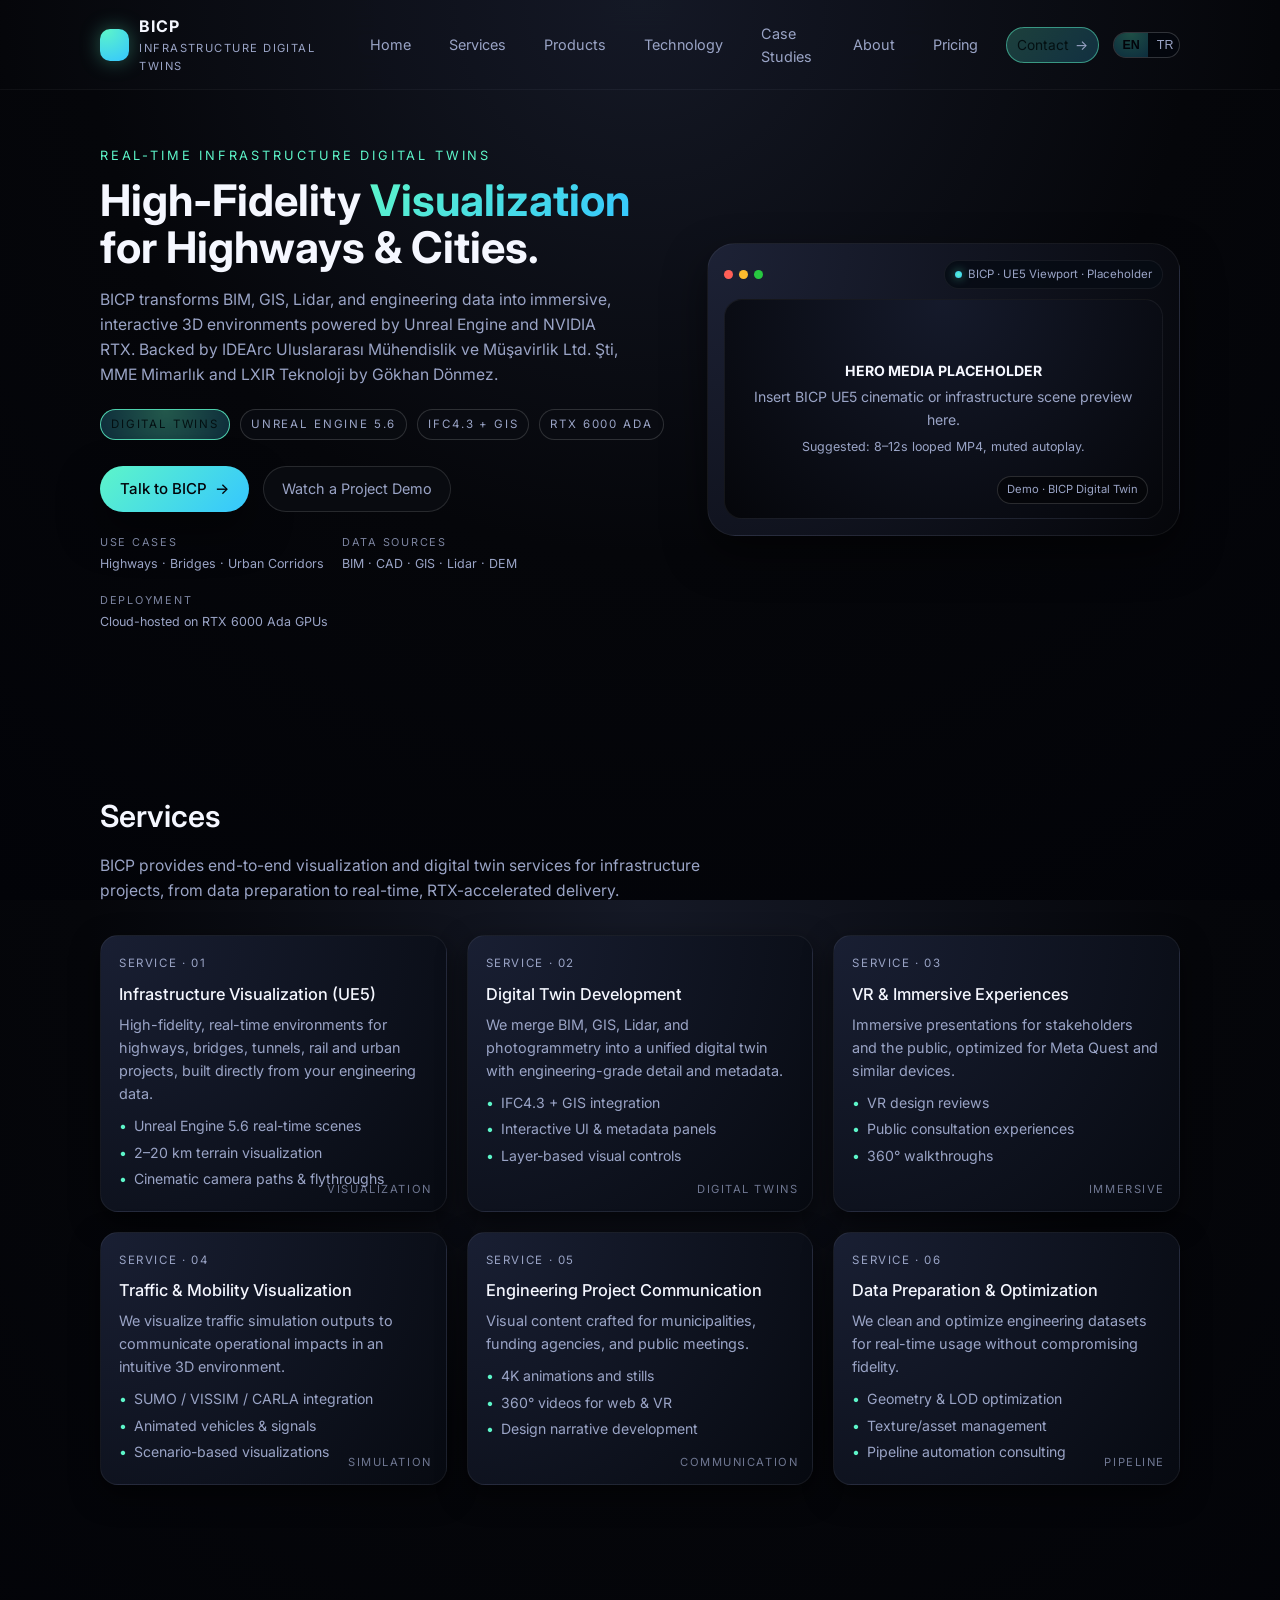
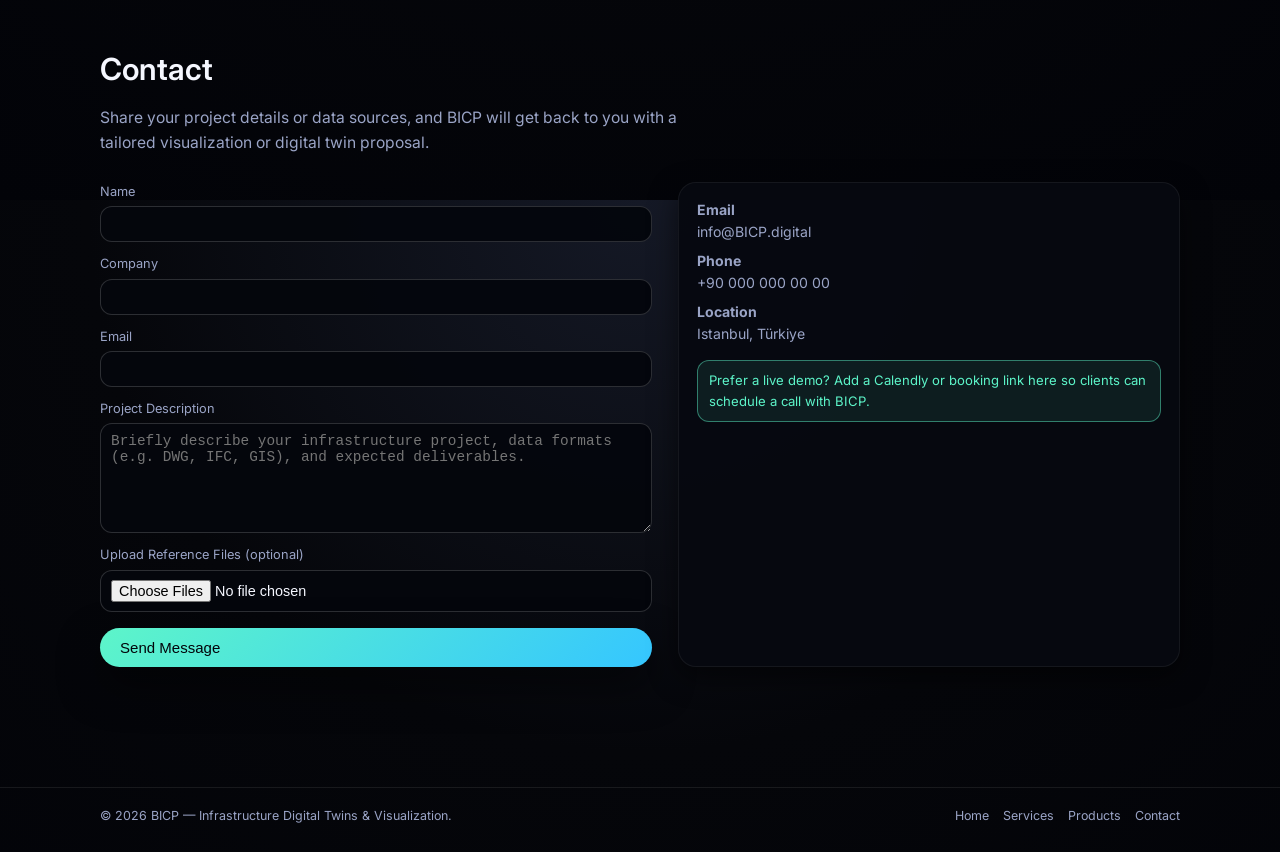
==== index.html @ 0d870f8d "first commit" ====
<!DOCTYPE html>
<html lang="en">
<head>
  <meta charset="UTF-8" />
  <title>BICP – Infrastructure Digital Twins & Visualization</title>
  <meta name="viewport" content="width=device-width, initial-scale=1" />
  <meta
    name="description"
    content="BICP builds real-time digital twins and high-fidelity visualization for infrastructure projects, powered by Unreal Engine and NVIDIA RTX."
  />

  <!-- Fonts (optional) -->
  <link rel="preconnect" href="https://fonts.googleapis.com" />
  <link rel="preconnect" href="https://fonts.gstatic.com" crossorigin />
  <link
    href="https://fonts.googleapis.com/css2?family=Inter:wght@300;400;500;600;700&display=swap"
    rel="stylesheet"
  />

  <link rel="stylesheet" href="assets/css/style.css" />
</head>
<body>
  <!-- HEADER -->
  <header>
    <div class="container">
      <nav class="nav">
        <div class="logo">
          <div class="logo-mark"></div>
          <div>
            <div class="logo-text-main">BICP</div>
            <div class="logo-text-sub" data-i18n="logo-sub">
              Infrastructure Digital Twins
            </div>
          </div>
        </div>

        <button class="nav-toggle" aria-label="Toggle navigation">
          <span></span>
        </button>

        <div class="nav-right">
          <div class="nav-links">
            <a href="#home" data-i18n="nav-home">Home</a>
            <a href="#services" data-i18n="nav-services">Services</a>
            <a href="#products" data-i18n="nav-products">Products</a>
            <a href="#technology" data-i18n="nav-tech">Technology</a>
            <a href="#case-studies" data-i18n="nav-cases">Case Studies</a>
            <a href="#about" data-i18n="nav-about">About</a>
            <a href="pricing.html" data-i18n="nav-pricing">Pricing</a>
            <a href="#contact" class="nav-cta">
              <span data-i18n="nav-cta">Contact</span> →
            </a>
          </div>

          <div class="lang-switch">
            <button class="lang-btn active" data-lang="en">EN</button>
            <button class="lang-btn" data-lang="tr">TR</button>
          </div>
        </div>
      </nav>
    </div>
  </header>

  <main>
    <!-- HERO -->
    <section id="home" class="hero">
      <div class="container hero-grid">
        <div>
          <div class="hero-eyebrow" data-i18n="hero-eyebrow">
            Real-Time Infrastructure Digital Twins
          </div>
          <h1 class="hero-title" data-i18n="hero-title">
            High-Fidelity <span>Visualization</span> for Highways & Cities.
          </h1>
          <p class="hero-text" data-i18n="hero-text">
            BICP transforms BIM, GIS, Lidar, and engineering data into immersive,
            interactive 3D environments powered by Unreal Engine and NVIDIA RTX.
            Backed by IDEArc Uluslararası Mühendislik ve Müşavirlik Ltd. Şti,
            MME Mimarlık and LXIR Teknoloji by Gökhan Dönmez.
          </p>

          <div class="hero-badges">
            <div class="badge badge-accent" data-i18n="badge-dt">Digital Twins</div>
            <div class="badge">Unreal Engine 5.6</div>
            <div class="badge">IFC4.3 + GIS</div>
            <div class="badge">RTX 6000 Ada</div>
          </div>

          <div class="hero-cta-row">
            <a href="#contact" class="btn-primary" data-i18n="hero-cta-primary">
              Talk to BICP <span>→</span>
            </a>
            <a href="#case-studies" class="btn-secondary" data-i18n="hero-cta-secondary">
              Watch a Project Demo
            </a>
          </div>

          <div class="hero-meta">
            <div class="hero-meta-item">
              <span class="hero-meta-label" data-i18n="hero-usecases-label">Use Cases</span>
              <span class="hero-meta-value" data-i18n="hero-usecases-value">
                Highways · Bridges · Urban Corridors
              </span>
            </div>
            <div class="hero-meta-item">
              <span class="hero-meta-label" data-i18n="hero-datasources-label">Data Sources</span>
              <span class="hero-meta-value" data-i18n="hero-datasources-value">
                BIM · CAD · GIS · Lidar · DEM
              </span>
            </div>
            <div class="hero-meta-item">
              <span class="hero-meta-label" data-i18n="hero-deploy-label">Deployment</span>
              <span class="hero-meta-value" data-i18n="hero-deploy-value">
                Cloud-hosted on RTX 6000 Ada GPUs
              </span>
            </div>
          </div>
        </div>

        <div class="hero-media">
          <div class="hero-media-header">
            <div class="hero-media-dots">
              <span class="hero-media-dot"></span>
              <span class="hero-media-dot"></span>
              <span class="hero-media-dot"></span>
            </div>
            <div class="hero-media-chip">
              <span class="hero-media-chip-dot"></span>
              <span data-i18n="hero-chip-text">BICP · UE5 Viewport · Placeholder</span>
            </div>
          </div>
          <div class="hero-media-body">
            <div class="hero-media-placeholder">
              <div>
                <strong data-i18n="hero-media-ph-title">HERO MEDIA PLACEHOLDER</strong>
                <div data-i18n="hero-media-ph-body">
                  Insert BICP UE5 cinematic or infrastructure scene preview here.
                </div>
                <div style="margin-top: 6px; font-size: 0.78rem;" data-i18n="hero-media-ph-note">
                  Suggested: 8–12s looped MP4, muted autoplay.
                </div>
              </div>
            </div>
            <div class="hero-media-tag" data-i18n="hero-media-tag">Demo · BICP Digital Twin</div>
          </div>
        </div>
      </div>
    </section>

    <!-- SERVICES -->
    <section id="services">
      <div class="container">
        <h2 class="section-title" data-i18n="services-title">Services</h2>
        <p class="section-subtitle" data-i18n="services-subtitle">
          BICP provides end-to-end visualization and digital twin services for
          infrastructure projects, from data preparation to real-time, RTX-accelerated
          delivery.
        </p>

        <div class="card-grid">
          <!-- 6 service cards – same content as before -->
          <!-- Service 01 -->
          <article class="card">
            <div class="card-label">Service · 01</div>
            <h3 class="card-title" data-i18n="service1-title">
              Infrastructure Visualization (UE5)
            </h3>
            <p class="card-text" data-i18n="service1-text">
              High-fidelity, real-time environments for highways, bridges, tunnels,
              rail and urban projects, built directly from your engineering data.
            </p>
            <ul class="card-list">
              <li data-i18n="service1-li1">Unreal Engine 5.6 real-time scenes</li>
              <li data-i18n="service1-li2">2–20 km terrain visualization</li>
              <li data-i18n="service1-li3">Cinematic camera paths & flythroughs</li>
            </ul>
            <div class="card-tag" data-i18n="service1-tag">Visualization</div>
          </article>

          <!-- Service 02 -->
          <article class="card">
            <div class="card-label">Service · 02</div>
            <h3 class="card-title" data-i18n="service2-title">
              Digital Twin Development
            </h3>
            <p class="card-text" data-i18n="service2-text">
              We merge BIM, GIS, Lidar, and photogrammetry into a unified digital twin
              with engineering-grade detail and metadata.
            </p>
            <ul class="card-list">
              <li data-i18n="service2-li1">IFC4.3 + GIS integration</li>
              <li data-i18n="service2-li2">Interactive UI & metadata panels</li>
              <li data-i18n="service2-li3">Layer-based visual controls</li>
            </ul>
            <div class="card-tag" data-i18n="service2-tag">Digital Twins</div>
          </article>

          <!-- Service 03 -->
          <article class="card">
            <div class="card-label">Service · 03</div>
            <h3 class="card-title" data-i18n="service3-title">
              VR & Immersive Experiences
            </h3>
            <p class="card-text" data-i18n="service3-text">
              Immersive presentations for stakeholders and the public, optimized for
              Meta Quest and similar devices.
            </p>
            <ul class="card-list">
              <li data-i18n="service3-li1">VR design reviews</li>
              <li data-i18n="service3-li2">Public consultation experiences</li>
              <li data-i18n="service3-li3">360° walkthroughs</li>
            </ul>
            <div class="card-tag" data-i18n="service3-tag">Immersive</div>
          </article>

          <!-- Service 04 -->
          <article class="card">
            <div class="card-label">Service · 04</div>
            <h3 class="card-title" data-i18n="service4-title">
              Traffic & Mobility Visualization
            </h3>
            <p class="card-text" data-i18n="service4-text">
              We visualize traffic simulation outputs to communicate operational
              impacts in an intuitive 3D environment.
            </p>
            <ul class="card-list">
              <li data-i18n="service4-li1">SUMO / VISSIM / CARLA integration</li>
              <li data-i18n="service4-li2">Animated vehicles & signals</li>
              <li data-i18n="service4-li3">Scenario-based visualizations</li>
            </ul>
            <div class="card-tag" data-i18n="service4-tag">Simulation</div>
          </article>

          <!-- Service 05 -->
          <article class="card">
            <div class="card-label">Service · 05</div>
            <h3 class="card-title" data-i18n="service5-title">
              Engineering Project Communication
            </h3>
            <p class="card-text" data-i18n="service5-text">
              Visual content crafted for municipalities, funding agencies, and public
              meetings.
            </p>
            <ul class="card-list">
              <li data-i18n="service5-li1">4K animations and stills</li>
              <li data-i18n="service5-li2">360° videos for web & VR</li>
              <li data-i18n="service5-li3">Design narrative development</li>
            </ul>
            <div class="card-tag" data-i18n="service5-tag">Communication</div>
          </article>

          <!-- Service 06 -->
          <article class="card">
            <div class="card-label">Service · 06</div>
            <h3 class="card-title" data-i18n="service6-title">
              Data Preparation & Optimization
            </h3>
            <p class="card-text" data-i18n="service6-text">
              We clean and optimize engineering datasets for real-time usage without
              compromising fidelity.
            </p>
            <ul class="card-list">
              <li data-i18n="service6-li1">Geometry & LOD optimization</li>
              <li data-i18n="service6-li2">Texture/asset management</li>
              <li data-i18n="service6-li3">Pipeline automation consulting</li>
            </ul>
            <div class="card-tag" data-i18n="service6-tag">Pipeline</div>
          </article>
        </div>
      </div>
    </section>

    <!-- PRODUCTS, TECHNOLOGY, CASES, ABOUT, CONTACT -->
    <!-- (unchanged structure, just like previous version, using same data-i18n keys) -->

    <!-- CONTACT (shortened here for brevity) -->
    <section id="contact">
      <div class="container">
        <h2 class="section-title" data-i18n="contact-title">Contact</h2>
        <p class="section-subtitle" data-i18n="contact-subtitle">
          Share your project details or data sources, and BICP will get back to you with
          a tailored visualization or digital twin proposal.
        </p>

        <div class="contact-grid">
          <form onsubmit="handleContactSubmit(event)">
            <div class="field">
              <label for="name" data-i18n="contact-name-label">Name</label>
              <input id="name" name="name" type="text" required />
            </div>

            <div class="field">
              <label for="company" data-i18n="contact-company-label">Company</label>
              <input id="company" name="company" type="text" />
            </div>

            <div class="field">
              <label for="email" data-i18n="contact-email-label">Email</label>
              <input id="email" name="email" type="email" required />
            </div>

            <div class="field">
              <label for="project" data-i18n="contact-project-label">Project Description</label>
              <textarea
                id="project"
                name="project"
                data-i18n-placeholder="contact-project-ph"
                placeholder="Briefly describe your infrastructure project, data formats (e.g. DWG, IFC, GIS), and expected deliverables."
              ></textarea>
            </div>

            <div class="field">
              <label for="files" data-i18n="contact-files-label">
                Upload Reference Files (optional)
              </label>
              <input id="files" name="files" type="file" multiple />
            </div>

            <button type="submit" class="btn-primary" style="margin-top: 4px;" data-i18n="contact-submit">
              Send Message
            </button>
          </form>

          <div class="contact-info">
            <p>
              <strong data-i18n="contact-email-title">Email</strong><br />
              <a href="mailto:info@BICP.digital">info@BICP.digital</a>
            </p>

            <p>
              <strong data-i18n="contact-phone-title">Phone</strong><br />
              +90 000 000 00 00
            </p>

            <p>
              <strong data-i18n="contact-location-title">Location</strong><br />
              Istanbul, Türkiye
            </p>

            <div class="contact-highlight" data-i18n="contact-highlight">
              Prefer a live demo? Add a Calendly or booking link here so clients can
              schedule a call with BICP.
            </div>
          </div>
        </div>
      </div>
    </section>
  </main>

  <!-- FOOTER -->
  <footer>
    <div class="container footer-row">
      <div data-i18n="footer-text">
        © <span id="year"></span> BICP — Infrastructure Digital Twins & Visualization.
      </div>
      <div class="footer-links">
        <a href="#home" data-i18n="nav-home">Home</a>
        <a href="#services" data-i18n="nav-services">Services</a>
        <a href="#products" data-i18n="nav-products">Products</a>
        <a href="#contact" data-i18n="nav-contact-foot">Contact</a>
      </div>
    </div>
  </footer>

  <script src="assets/js/main.js"></script>
</body>
</html>
---- assets/css/style.css ----
:root {
  --bg-main: #05060a;
  --bg-elevated: #0e1118;
  --bg-soft: #151926;
  --accent: #35c6ff;
  --accent-soft: rgba(53, 198, 255, 0.16);
  --accent-strong: #5df5c9;
  --text-main: #f5f7ff;
  --text-muted: #9aa4c6;
  --border-subtle: rgba(255, 255, 255, 0.06);
  --shadow-soft: 0 18px 40px rgba(0, 0, 0, 0.5);
  --radius-lg: 18px;
  --radius-xl: 28px;
  --transition-fast: 0.18s ease-out;
  --container-width: 1120px;
}

* {
  box-sizing: border-box;
  margin: 0;
  padding: 0;
}

html,
body {
  height: 100%;
  scroll-behavior: smooth;
}

body {
  font-family: "Inter", system-ui, -apple-system, BlinkMacSystemFont,
    "Segoe UI", sans-serif;
  background: radial-gradient(circle at top, #151926 0, #05060a 50%, #020308 100%);
  color: var(--text-main);
  line-height: 1.6;
}

a {
  color: inherit;
  text-decoration: none;
}

img,
video {
  max-width: 100%;
  display: block;
}

.container {
  width: 100%;
  max-width: var(--container-width);
  margin: 0 auto;
  padding: 0 20px;
}

section {
  padding: 80px 0;
}

@media (max-width: 768px) {
  section {
    padding: 56px 0;
  }
}

.section-title {
  font-size: clamp(1.9rem, 2.3vw, 2.4rem);
  font-weight: 600;
  margin-bottom: 12px;
}

.section-subtitle {
  color: var(--text-muted);
  max-width: 620px;
  font-size: 0.98rem;
}

/* HEADER / NAV */

header {
  position: sticky;
  top: 0;
  z-index: 40;
  backdrop-filter: blur(18px);
  background: radial-gradient(circle at top, rgba(21, 25, 38, 0.96), rgba(5, 6, 10, 0.96));
  border-bottom: 1px solid rgba(255, 255, 255, 0.04);
}

.nav {
  display: flex;
  align-items: center;
  justify-content: space-between;
  padding: 14px 0;
  gap: 16px;
}

.logo {
  display: flex;
  align-items: center;
  gap: 10px;
}

.logo-mark {
  width: 32px;
  height: 32px;
  border-radius: 10px;
  background: radial-gradient(circle at 20% 0%, var(--accent-strong), var(--accent));
  box-shadow: 0 0 20px rgba(93, 245, 201, 0.35);
}

.logo-text-main {
  font-weight: 700;
  letter-spacing: 0.06em;
  font-size: 1rem;
  text-transform: uppercase;
}

.logo-text-sub {
  font-size: 0.7rem;
  color: var(--text-muted);
  text-transform: uppercase;
  letter-spacing: 0.13em;
}

.nav-right {
  display: flex;
  align-items: center;
  gap: 14px;
}

.nav-links {
  display: flex;
  gap: 18px;
  align-items: center;
  font-size: 0.9rem;
}

.nav-links a {
  color: var(--text-muted);
  padding: 6px 10px;
  border-radius: 999px;
  transition: color var(--transition-fast), background var(--transition-fast);
}

.nav-links a:hover {
  color: var(--text-main);
  background: rgba(255, 255, 255, 0.04);
}

.nav-cta {
  padding: 7px 16px;
  border-radius: 999px;
  border: 1px solid rgba(93, 245, 201, 0.5);
  background: linear-gradient(135deg, rgba(93, 245, 201, 0.22), rgba(53, 198, 255, 0.2));
  font-size: 0.86rem;
  display: inline-flex;
  align-items: center;
  gap: 6px;
  color: #041012;
  white-space: nowrap;
}

.nav-cta span {
  color: #041012;
}

.nav-cta:hover {
  border-color: rgba(93, 245, 201, 0.85);
  transform: translateY(-1px);
  box-shadow: 0 8px 20px rgba(0, 0, 0, 0.6);
}

/* Language switch */

.lang-switch {
  display: flex;
  border-radius: 999px;
  border: 1px solid rgba(255, 255, 255, 0.18);
  overflow: hidden;
  background: rgba(4, 7, 14, 0.9);
}

.lang-btn {
  border: none;
  background: transparent;
  color: var(--text-muted);
  font-size: 0.78rem;
  padding: 5px 8px;
  cursor: pointer;
  min-width: 34px;
  text-align: center;
  transition: background var(--transition-fast), color var(--transition-fast);
}

.lang-btn.active {
  background: radial-gradient(circle at top, rgba(93, 245, 201, 0.3), rgba(53, 198, 255, 0.2));
  color: #02040a;
  font-weight: 600;
}

/* Mobile nav toggle */

.nav-toggle {
  display: none;
  width: 34px;
  height: 34px;
  border-radius: 999px;
  border: 1px solid rgba(255, 255, 255, 0.2);
  align-items: center;
  justify-content: center;
  background-color: rgba(4, 7, 14, 0.9);
  cursor: pointer;
}

.nav-toggle span,
.nav-toggle span::before,
.nav-toggle span::after {
  display: block;
  width: 18px;
  height: 2px;
  border-radius: 999px;
  background-color: var(--text-main);
  position: relative;
  transition: all var(--transition-fast);
}

.nav-toggle span::before,
.nav-toggle span::after {
  content: "";
  position: absolute;
  left: 0;
}

.nav-toggle span::before {
  top: -6px;
}

.nav-toggle span::after {
  top: 6px;
}

.nav-toggle.active span {
  background-color: transparent;
}

.nav-toggle.active span::before {
  top: 0;
  transform: rotate(45deg);
}

.nav-toggle.active span::after {
  top: 0;
  transform: rotate(-45deg);
}

@media (max-width: 900px) {
  .nav {
    padding: 10px 0;
  }

  .nav-right {
    gap: 10px;
  }

  .nav-links {
    position: absolute;
    inset: 54px 16px auto 16px;
    background: rgba(6, 8, 14, 0.98);
    border-radius: 16px;
    padding: 12px;
    flex-direction: column;
    align-items: stretch;
    border: 1px solid rgba(255, 255, 255, 0.06);
    transform-origin: top;
    transform: scaleY(0.8);
    opacity: 0;
    visibility: hidden;
    pointer-events: none;
    transition: opacity var(--transition-fast),
      transform var(--transition-fast),
      visibility var(--transition-fast);
  }

  .nav-links.open {
    opacity: 1;
    transform: scaleY(1);
    visibility: visible;
    pointer-events: auto;
  }

  .nav-links a {
    padding: 8px 12px;
  }

  .nav-links .nav-cta {
    justify-content: center;
    margin-top: 4px;
  }

  .nav-toggle {
    display: inline-flex;
  }
}

/* HERO */

.hero {
  padding: 56px 0 80px 0;
}

.hero-grid {
  display: grid;
  grid-template-columns: minmax(0, 1.2fr) minmax(0, 1fr);
  gap: 40px;
  align-items: center;
}

@media (max-width: 900px) {
  .hero-grid {
    grid-template-columns: minmax(0, 1fr);
    gap: 28px;
  }
}

.hero-eyebrow {
  font-size: 0.8rem;
  text-transform: uppercase;
  letter-spacing: 0.22em;
  color: var(--accent-strong);
  margin-bottom: 10px;
}

.hero-title {
  font-size: clamp(2.3rem, 3.4vw, 3.4rem);
  font-weight: 700;
  line-height: 1.08;
  margin-bottom: 16px;
}

.hero-title span {
  background: linear-gradient(135deg, var(--accent-strong), var(--accent));
  -webkit-background-clip: text;
  background-clip: text;
  color: transparent;
}

.hero-text {
  color: var(--text-muted);
  font-size: 0.98rem;
  max-width: 520px;
  margin-bottom: 22px;
}

.hero-badges {
  display: flex;
  flex-wrap: wrap;
  gap: 10px;
  margin-bottom: 26px;
}

.badge {
  font-size: 0.72rem;
  text-transform: uppercase;
  letter-spacing: 0.16em;
  padding: 5px 10px;
  border-radius: 999px;
  border: 1px solid rgba(255, 255, 255, 0.15);
  color: var(--text-muted);
  background: rgba(10, 12, 18, 0.85);
}

.badge-accent {
  border-color: rgba(93, 245, 201, 0.8);
  background: radial-gradient(circle at top, rgba(93, 245, 201, 0.35), rgba(53, 198, 255, 0.2));
  color: #041012;
}

.hero-cta-row {
  display: flex;
  flex-wrap: wrap;
  gap: 14px;
  margin-bottom: 22px;
}

.btn-primary {
  padding: 11px 20px;
  border-radius: 999px;
  border: none;
  outline: none;
  cursor: pointer;
  font-size: 0.94rem;
  font-weight: 500;
  background: linear-gradient(135deg, var(--accent-strong), var(--accent));
  color: #02040a;
  display: inline-flex;
  align-items: center;
  gap: 8px;
  box-shadow: var(--shadow-soft);
  transition: transform var(--transition-fast),
    box-shadow var(--transition-fast),
    filter var(--transition-fast);
}

.btn-primary:hover {
  transform: translateY(-1px);
  filter: brightness(1.05);
  box-shadow: 0 18px 40px rgba(0, 0, 0, 0.8);
}

.btn-secondary {
  padding: 10px 18px;
  border-radius: 999px;
  border: 1px solid rgba(255, 255, 255, 0.12);
  background: rgba(10, 12, 18, 0.92);
  color: var(--text-muted);
  font-size: 0.9rem;
  display: inline-flex;
  align-items: center;
  gap: 8px;
  cursor: pointer;
  transition: background var(--transition-fast), border-color var(--transition-fast),
    color var(--transition-fast), transform var(--transition-fast);
}

.btn-secondary:hover {
  background: rgba(255, 255, 255, 0.04);
  border-color: rgba(255, 255, 255, 0.2);
  color: var(--text-main);
  transform: translateY(-1px);
}

.hero-meta {
  display: flex;
  flex-wrap: wrap;
  gap: 18px;
  font-size: 0.78rem;
  color: var(--text-muted);
}

.hero-meta-item span {
  display: block;
}

.hero-meta-label {
  text-transform: uppercase;
  letter-spacing: 0.16em;
  font-size: 0.68rem;
  color: rgba(154, 164, 198, 0.8);
}

.hero-meta-value {
  margin-top: 3px;
}

/* Hero Media */

.hero-media {
  position: relative;
  border-radius: var(--radius-xl);
  background: radial-gradient(circle at top left, #1d2236, #05060a);
  padding: 16px;
  border: 1px solid var(--border-subtle);
  box-shadow: var(--shadow-soft);
  overflow: hidden;
}

.hero-media-header {
  display: flex;
  justify-content: space-between;
  align-items: center;
  margin-bottom: 10px;
  font-size: 0.78rem;
  color: var(--text-muted);
}

.hero-media-dots {
  display: flex;
  gap: 6px;
}

.hero-media-dot {
  width: 9px;
  height: 9px;
  border-radius: 999px;
  background-color: rgba(255, 255, 255, 0.16);
}

.hero-media-dot:nth-child(1) {
  background-color: #ff5f57;
}

.hero-media-dot:nth-child(2) {
  background-color: #febc2e;
}

.hero-media-dot:nth-child(3) {
  background-color: #27c840;
}

.hero-media-chip {
  padding: 4px 10px;
  border-radius: 999px;
  background: rgba(7, 11, 20, 0.82);
  border: 1px solid rgba(255, 255, 255, 0.06);
  display: inline-flex;
  align-items: center;
  gap: 6px;
  font-size: 0.72rem;
}

.hero-media-chip-dot {
  width: 7px;
  height: 7px;
  border-radius: 999px;
  background: radial-gradient(circle, var(--accent-strong), var(--accent));
  box-shadow: 0 0 10px rgba(93, 245, 201, 0.6);
}

.hero-media-body {
  border-radius: 18px;
  overflow: hidden;
  position: relative;
  background: radial-gradient(circle at top, #151a2b, #05060a);
  border: 1px solid rgba(255, 255, 255, 0.06);
  min-height: 220px;
}

.hero-media-placeholder {
  display: flex;
  align-items: center;
  justify-content: center;
  padding: 60px 14px;
  font-size: 0.88rem;
  color: var(--text-muted);
  text-align: center;
}

.hero-media-placeholder strong {
  display: block;
  margin-bottom: 4px;
  color: var(--text-main);
}

.hero-media-tag {
  position: absolute;
  bottom: 14px;
  right: 14px;
  font-size: 0.7rem;
  padding: 4px 9px;
  border-radius: 999px;
  background: rgba(5, 6, 10, 0.86);
  border: 1px solid rgba(255, 255, 255, 0.15);
  color: var(--text-muted);
}

/* CARDS / GRID */

.card-grid {
  margin-top: 32px;
  display: grid;
  grid-template-columns: repeat(3, minmax(0, 1fr));
  gap: 20px;
}

@media (max-width: 1000px) {
  .card-grid {
    grid-template-columns: repeat(2, minmax(0, 1fr));
  }
}

@media (max-width: 700px) {
  .card-grid {
    grid-template-columns: minmax(0, 1fr);
  }
}

.card {
  border-radius: var(--radius-lg);
  background: radial-gradient(circle at top left, #191f33, #070a11);
  border: 1px solid var(--border-subtle);
  padding: 18px 18px 16px 18px;
  box-shadow: 0 10px 28px rgba(0, 0, 0, 0.55);
  position: relative;
  overflow: hidden;
  transition: transform var(--transition-fast), box-shadow var(--transition-fast),
    border-color var(--transition-fast), background var(--transition-fast);
}

.card::before {
  content: "";
  position: absolute;
  inset: 0;
  background: radial-gradient(
    circle at top left,
    rgba(93, 245, 201, 0.16),
    transparent 60%
  );
  opacity: 0;
  transition: opacity var(--transition-fast);
  pointer-events: none;
}

.card:hover {
  transform: translateY(-3px);
  border-color: rgba(93, 245, 201, 0.6);
  box-shadow: 0 16px 36px rgba(0, 0, 0, 0.8);
}

.card:hover::before {
  opacity: 1;
}

.card-label {
  font-size: 0.72rem;
  text-transform: uppercase;
  letter-spacing: 0.14em;
  color: var(--text-muted);
  margin-bottom: 8px;
}

.card-title {
  font-size: 1.02rem;
  font-weight: 500;
  margin-bottom: 6px;
}

.card-text {
  font-size: 0.9rem;
  color: var(--text-muted);
}

.card-list {
  margin-top: 10px;
  list-style: none;
  padding-left: 0;
  font-size: 0.88rem;
  color: var(--text-muted);
}

.card-list li {
  padding-left: 15px;
  position: relative;
  margin-bottom: 4px;
}

.card-list li::before {
  content: "•";
  position: absolute;
  left: 0;
  top: 0;
  color: var(--accent-strong);
}

.card-tag {
  position: absolute;
  right: 14px;
  bottom: 12px;
  font-size: 0.7rem;
  text-transform: uppercase;
  letter-spacing: 0.14em;
  color: rgba(154, 164, 198, 0.7);
}

/* Shared layouts */

.two-col {
  margin-top: 30px;
  display: grid;
  grid-template-columns: minmax(0, 1.2fr) minmax(0, 1fr);
  gap: 22px;
}

@media (max-width: 900px) {
  .two-col {
    grid-template-columns: minmax(0, 1fr);
  }
}

.pill-list {
  display: flex;
  flex-wrap: wrap;
  gap: 10px;
  margin-top: 14px;
}

.pill {
  font-size: 0.78rem;
  padding: 5px 10px;
  border-radius: 999px;
  border: 1px solid rgba(255, 255, 255, 0.14);
  color: var(--text-muted);
  background: rgba(7, 10, 18, 0.92);
}

.media-block {
  border-radius: var(--radius-lg);
  border: 1px dashed rgba(255, 255, 255, 0.18);
  padding: 18px;
  min-height: 160px;
  display: flex;
  align-items: center;
  justify-content: center;
  text-align: center;
  font-size: 0.86rem;
  color: var(--text-muted);
  background: rgba(6, 8, 14, 0.9);
}

.media-block strong {
  display: block;
  margin-bottom: 4px;
  color: var(--text-main);
}

/* Case studies */

.case-grid {
  margin-top: 26px;
  display: grid;
  grid-template-columns: repeat(2, minmax(0, 1fr));
  gap: 20px;
}

@media (max-width: 800px) {
  .case-grid {
    grid-template-columns: minmax(0, 1fr);
}

}

.case-card {
  border-radius: var(--radius-lg);
  border: 1px solid var(--border-subtle);
  background: radial-gradient(circle at top left, #191f33, #070a11);
  padding: 16px;
  box-shadow: 0 10px 28px rgba(0, 0, 0, 0.55);
}

.case-header {
  display: flex;
  justify-content: space-between;
  align-items: baseline;
  margin-bottom: 10px;
}

.case-title {
  font-size: 1rem;
  font-weight: 500;
}

.case-tag {
  font-size: 0.72rem;
  text-transform: uppercase;
  letter-spacing: 0.16em;
  color: var(--text-muted);
}

.case-meta {
  font-size: 0.8rem;
  color: var(--text-muted);
  margin-bottom: 8px;
}

.case-media-placeholder {
  margin-top: 10px;
  border-radius: 12px;
  border: 1px dashed rgba(255, 255, 255, 0.18);
  padding: 12px;
  text-align: center;
  font-size: 0.8rem;
  color: var(--text-muted);
  background: rgba(3, 5, 10, 0.9);
}

/* About */

.about-grid {
  margin-top: 30px;
  display: grid;
  grid-template-columns: minmax(0, 1.1fr) minmax(0, 1fr);
  gap: 30px;
}

@media (max-width: 900px) {
  .about-grid {
    grid-template-columns: minmax(0, 1fr);
  }
}

.about-card {
  border-radius: var(--radius-lg);
  border: 1px solid var(--border-subtle);
  padding: 18px 18px 16px 18px;
  background: rgba(7, 9, 16, 0.96);
  box-shadow: 0 10px 28px rgba(0, 0, 0, 0.55);
}

.value-list {
  list-style: none;
  margin-top: 10px;
  padding-left: 0;
  font-size: 0.88rem;
  color: var(--text-muted);
}

.value-list li {
  margin-bottom: 4px;
  padding-left: 15px;
  position: relative;
}

.value-list li::before {
  content: "◆";
  position: absolute;
  left: 0;
  top: 0;
  color: var(--accent-strong);
  font-size: 0.7rem;
}

/* Contact */

.contact-grid {
  margin-top: 26px;
  display: grid;
  grid-template-columns: minmax(0, 1.1fr) minmax(0, 1fr);
  gap: 26px;
}

@media (max-width: 900px) {
  .contact-grid {
    grid-template-columns: minmax(0, 1fr);
  }
}

form {
  display: grid;
  gap: 12px;
}

.field {
  display: flex;
  flex-direction: column;
  gap: 4px;
}

.field label {
  font-size: 0.8rem;
  color: var(--text-muted);
}

.field input,
.field textarea {
  border-radius: 12px;
  border: 1px solid rgba(255, 255, 255, 0.16);
  background-color: rgba(5, 7, 13, 0.96);
  padding: 9px 10px;
  color: var(--text-main);
  font-size: 0.9rem;
  outline: none;
  transition: border-color var(--transition-fast),
    box-shadow var(--transition-fast),
    background-color var(--transition-fast);
}

.field textarea {
  min-height: 110px;
  resize: vertical;
}

.field input:focus,
.field textarea:focus {
  border-color: rgba(93, 245, 201, 0.7);
  box-shadow: 0 0 0 1px rgba(93, 245, 201, 0.4);
  background-color: rgba(4, 7, 12, 1);
}

.contact-info {
  border-radius: var(--radius-lg);
  border: 1px solid var(--border-subtle);
  padding: 16px 18px;
  background: rgba(7, 9, 16, 0.96);
  box-shadow: 0 10px 28px rgba(0, 0, 0, 0.55);
  font-size: 0.88rem;
  color: var(--text-muted);
}

.contact-info p + p {
  margin-top: 6px;
}

.contact-highlight {
  margin-top: 14px;
  padding: 9px 11px;
  border-radius: 12px;
  background: rgba(93, 245, 201, 0.09);
  border: 1px solid rgba(93, 245, 201, 0.45);
  font-size: 0.82rem;
  color: var(--accent-strong);
}

/* Footer */

footer {
  border-top: 1px solid rgba(255, 255, 255, 0.08);
  margin-top: 40px;
  padding: 18px 0 26px 0;
  font-size: 0.78rem;
  color: var(--text-muted);
}

.footer-row {
  display: flex;
  flex-wrap: wrap;
  align-items: center;
  justify-content: space-between;
  gap: 10px;
}

.footer-links {
  display: flex;
  gap: 14px;
  flex-wrap: wrap;
}

.footer-links a {
  color: var(--text-muted);
}

.footer-links a:hover {
  color: var(--text-main);
}

/* PRICING PAGE EXTRA STYLES */

#pricing-page section {
  padding: 64px 0;
}

.page-header {
  text-align: left;
  margin-bottom: 26px;
}

.page-eyebrow {
  font-size: 0.76rem;
  text-transform: uppercase;
  letter-spacing: 0.2em;
  color: var(--accent-strong);
  margin-bottom: 8px;
}

.page-title {
  font-size: 1.9rem;
  font-weight: 600;
  margin-bottom: 6px;
}

.page-subtitle {
  font-size: 0.96rem;
  color: var(--text-muted);
}

#pricing-page .card {
  margin-top: 18px;
}

.form-grid {
  display: grid;
  grid-template-columns: minmax(0, 1.2fr) minmax(0, 1fr);
  gap: 22px;
}

@media (max-width: 780px) {
  .form-grid {
    grid-template-columns: minmax(0, 1fr);
  }
}

.field small {
  display: block;
  font-size: 0.75rem;
  color: #6f789d;
  margin-top: 2px;
}

.field-row {
  display: flex;
  gap: 10px;
}

input[type="number"],
select {
  width: 100%;
  border-radius: 12px;
  border: 1px solid rgba(255, 255, 255, 0.18);
  background-color: rgba(5, 7, 13, 0.96);
  padding: 8px 10px;
  color: var(--text-main);
  font-size: 0.9rem;
  outline: none;
  transition: border-color var(--transition-fast),
    box-shadow var(--transition-fast),
    background-color var(--transition-fast);
  -moz-appearance: textfield;
}

input[type="number"]::-webkit-outer-spin-button,
input[type="number"]::-webkit-inner-spin-button {
  -webkit-appearance: none;
  margin: 0;
}

input[type="number"]:focus,
select:focus {
  border-color: rgba(93, 245, 201, 0.7);
  box-shadow: 0 0 0 1px rgba(93, 245, 201, 0.4);
  background-color: #050712;
}

.radio-group {
  display: flex;
  flex-wrap: wrap;
  gap: 8px;
}

.radio-pill {
  position: relative;
}

.radio-pill input {
  position: absolute;
  opacity: 0;
  pointer-events: none;
}

.radio-pill span {
  display: inline-flex;
  align-items: center;
  justify-content: center;
  padding: 6px 12px;
  font-size: 0.82rem;
  border-radius: 999px;
  border: 1px solid rgba(255, 255, 255, 0.18);
  color: var(--text-muted);
  background: rgba(4, 6, 13, 0.9);
  cursor: pointer;
  transition: background var(--transition-fast), border-color var(--transition-fast),
    color var(--transition-fast), transform var(--transition-fast);
}

.radio-pill input:checked + span {
  border-color: rgba(93, 245, 201, 0.8);
  background: radial-gradient(circle at top, rgba(93, 245, 201, 0.25), rgba(53, 198, 255, 0.2));
  color: #020408;
  transform: translateY(-1px);
}

.toggle-row {
  display: flex;
  justify-content: space-between;
  align-items: center;
  padding: 6px 0;
  font-size: 0.9rem;
}

.toggle-label {
  color: var(--text-main);
}

.toggle-description {
  font-size: 0.8rem;
  color: var(--text-muted);
}

.toggle {
  position: relative;
  width: 44px;
  height: 22px;
}

.toggle input {
  opacity: 0;
  width: 0;
  height: 0;
}

.slider {
  position: absolute;
  cursor: pointer;
  inset: 0;
  background-color: rgba(255, 255, 255, 0.12);
  transition: 0.2s;
  border-radius: 999px;
}

.slider:before {
  position: absolute;
  content: "";
  height: 18px;
  width: 18px;
  left: 2px;
  top: 2px;
  background-color: #05060a;
  transition: 0.2s;
  border-radius: 50%;
  box-shadow: 0 0 0 1px rgba(0, 0, 0, 0.3);
}

.toggle input:checked + .slider {
  background: radial-gradient(circle at top, var(--accent-strong), var(--accent));
  box-shadow: 0 0 12px rgba(93, 245, 201, 0.5);
}

.toggle input:checked + .slider:before {
  transform: translateX(22px);
}

.pricing-divider {
  border: none;
  border-top: 1px solid rgba(255, 255, 255, 0.08);
  margin: 14px 0;
}

.estimate-panel {
  border-radius: var(--radius-lg);
  background: rgba(6, 8, 15, 0.98);
  border: 1px solid rgba(255, 255, 255, 0.12);
  padding: 14px 14px 12px 14px;
  font-size: 0.9rem;
}

.estimate-label {
  font-size: 0.78rem;
  text-transform: uppercase;
  letter-spacing: 0.16em;
  color: var(--text-muted);
  margin-bottom: 4px;
}

.estimate-value {
  font-size: 1.2rem;
  font-weight: 600;
}

.estimate-note {
  font-size: 0.78rem;
  color: var(--text-muted);
  margin-top: 4px;
}

.contact-sales {
  display: inline-flex;
  align-items: center;
  gap: 6px;
  font-size: 0.86rem;
  margin-top: 12px;
  padding: 8px 12px;
  border-radius: 999px;
  border: 1px solid rgba(255, 255, 255, 0.16);
  background: rgba(5, 7, 13, 0.96);
  color: var(--text-muted);
  cursor: pointer;
  transition: background var(--transition-fast), border-color var(--transition-fast),
    color var(--transition-fast), transform var(--transition-fast);
  text-decoration: none;
}

.contact-sales:hover {
  background: rgba(255, 255, 255, 0.05);
  border-color: rgba(93, 245, 201, 0.7);
  color: var(--text-main);
  transform: translateY(-1px);
}

.summary-list {
  margin-top: 8px;
  font-size: 0.8rem;
  color: var(--text-muted);
  list-style: none;
  padding-left: 0;
}

.summary-list li::before {
  content: "• ";
  color: var(--accent-strong);
}

.pricing-disclaimer {
  font-size: 0.78rem;
  color: #6f789d;
  margin-top: 10px;
}
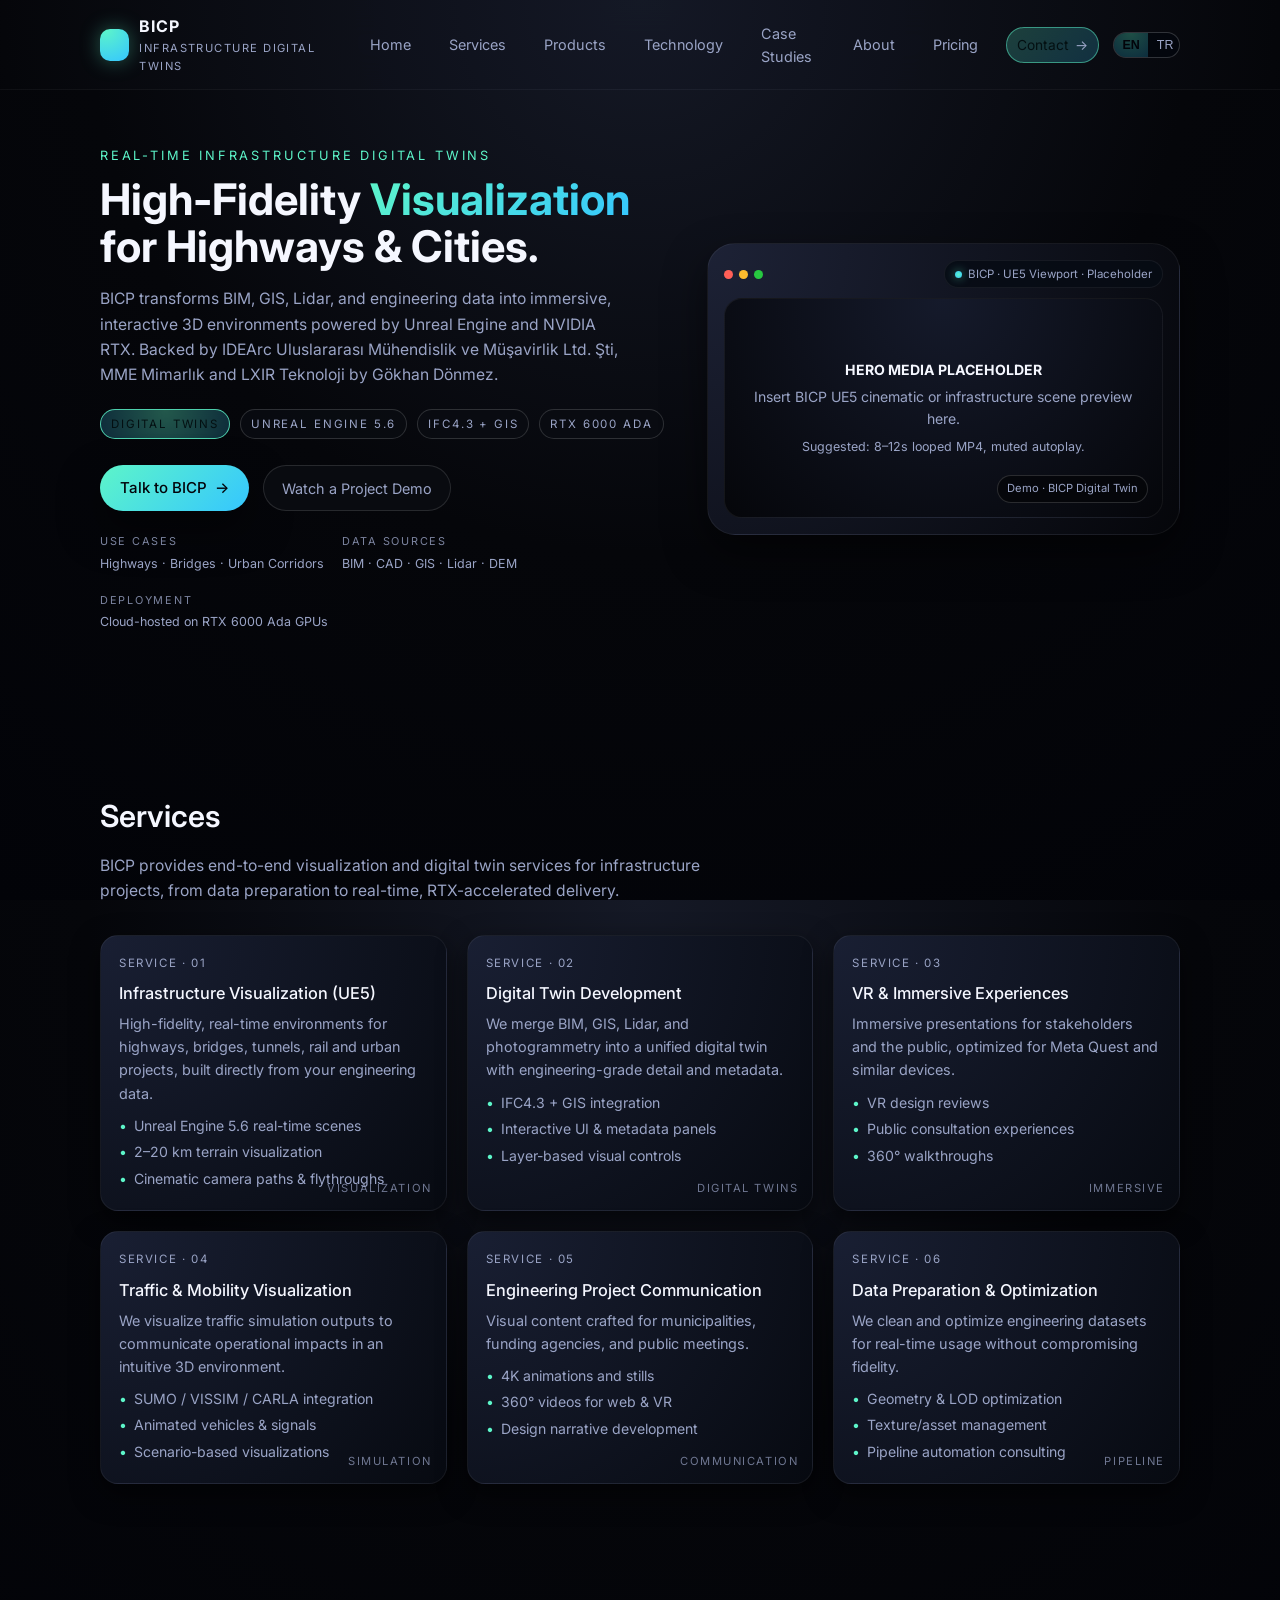
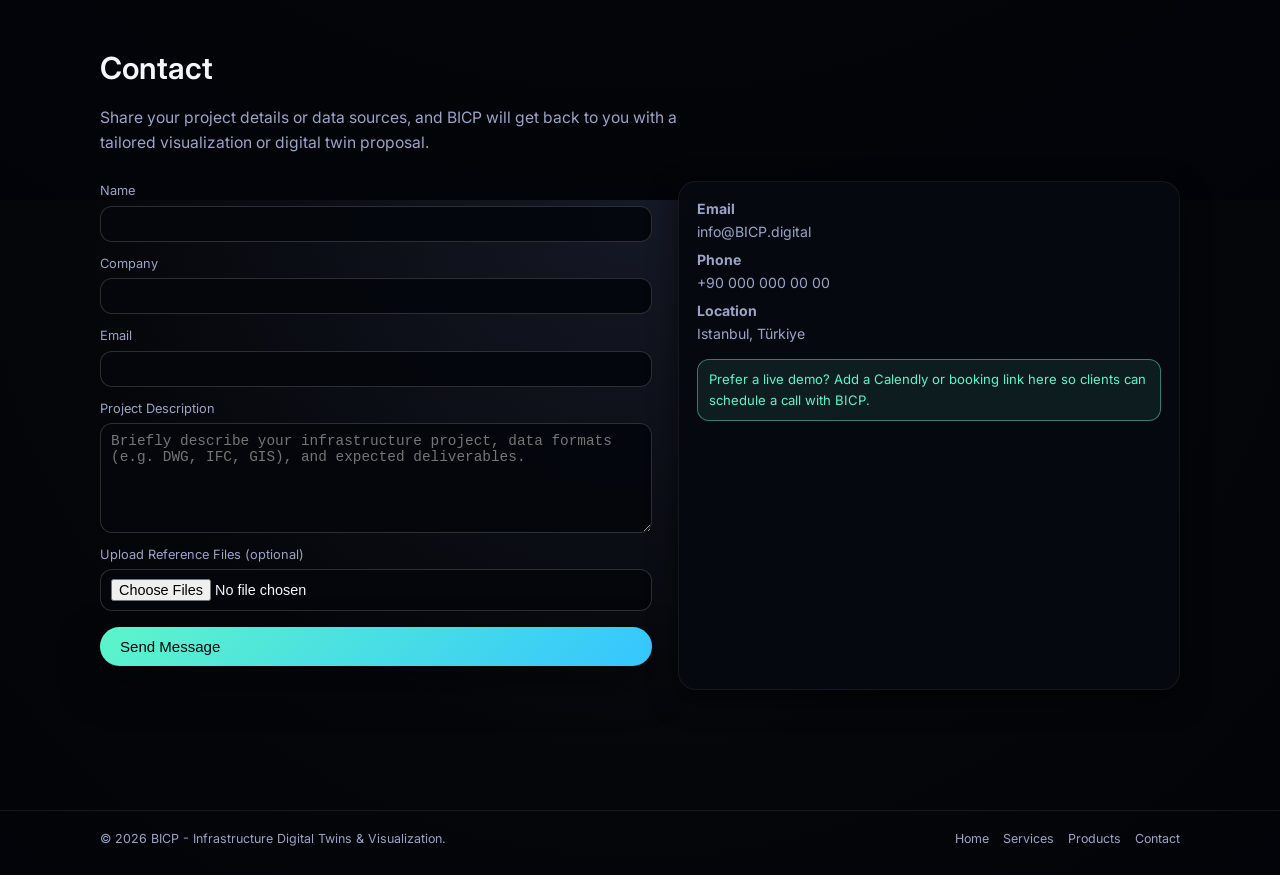
==== commit b7c13c02: "251115" ====
--- a/index.html
+++ b/index.html
@@ -42,10 +42,10 @@
           <div class="nav-links">
             <a href="#home" data-i18n="nav-home">Home</a>
             <a href="#services" data-i18n="nav-services">Services</a>
-            <a href="#products" data-i18n="nav-products">Products</a>
-            <a href="#technology" data-i18n="nav-tech">Technology</a>
-            <a href="#case-studies" data-i18n="nav-cases">Case Studies</a>
-            <a href="#about" data-i18n="nav-about">About</a>
+            <a href="products.html" data-i18n="nav-products">Products</a>
+            <a href="technology.html" data-i18n="nav-tech">Technology</a>
+            <a href="case-studies.html" data-i18n="nav-cases">Case Studies</a>
+            <a href="about.html" data-i18n="nav-about">About</a>
             <a href="pricing.html" data-i18n="nav-pricing">Pricing</a>
             <a href="#contact" class="nav-cta">
               <span data-i18n="nav-cta">Contact</span> →
@@ -90,7 +90,7 @@
             <a href="#contact" class="btn-primary" data-i18n="hero-cta-primary">
               Talk to BICP <span>→</span>
             </a>
-            <a href="#case-studies" class="btn-secondary" data-i18n="hero-cta-secondary">
+            <a href="case-studies.html" class="btn-secondary" data-i18n="hero-cta-secondary">
               Watch a Project Demo
             </a>
           </div>
@@ -319,6 +319,7 @@
             <button type="submit" class="btn-primary" style="margin-top: 4px;" data-i18n="contact-submit">
               Send Message
             </button>
+            <p class="form-status" id="contactStatus" aria-live="polite"></p>
           </form>
 
           <div class="contact-info">
@@ -356,7 +357,7 @@
       <div class="footer-links">
         <a href="#home" data-i18n="nav-home">Home</a>
         <a href="#services" data-i18n="nav-services">Services</a>
-        <a href="#products" data-i18n="nav-products">Products</a>
+        <a href="products.html" data-i18n="nav-products">Products</a>
         <a href="#contact" data-i18n="nav-contact-foot">Contact</a>
       </div>
     </div>
--- a/assets/css/style.css
+++ b/assets/css/style.css
@@ -33,6 +33,7 @@
   background: radial-gradient(circle at top, #151926 0, #05060a 50%, #020308 100%);
   color: var(--text-main);
   line-height: 1.6;
+  padding-top: 90px;
 }
 
 a {
@@ -78,8 +79,10 @@
 /* HEADER / NAV */
 
 header {
-  position: sticky;
+  position: fixed;
   top: 0;
+  left: 0;
+  width: 100%;
   z-index: 40;
   backdrop-filter: blur(18px);
   background: radial-gradient(circle at top, rgba(21, 25, 38, 0.96), rgba(5, 6, 10, 0.96));
@@ -868,6 +871,17 @@
   resize: vertical;
 }
 
+.form-status {
+  font-size: 0.85rem;
+  color: var(--accent-strong);
+  min-height: 1em;
+  margin-top: -2px;
+}
+
+.form-status.error {
+  color: #ff9b9b;
+}
+
 .field input:focus,
 .field textarea:focus {
   border-color: rgba(93, 245, 201, 0.7);
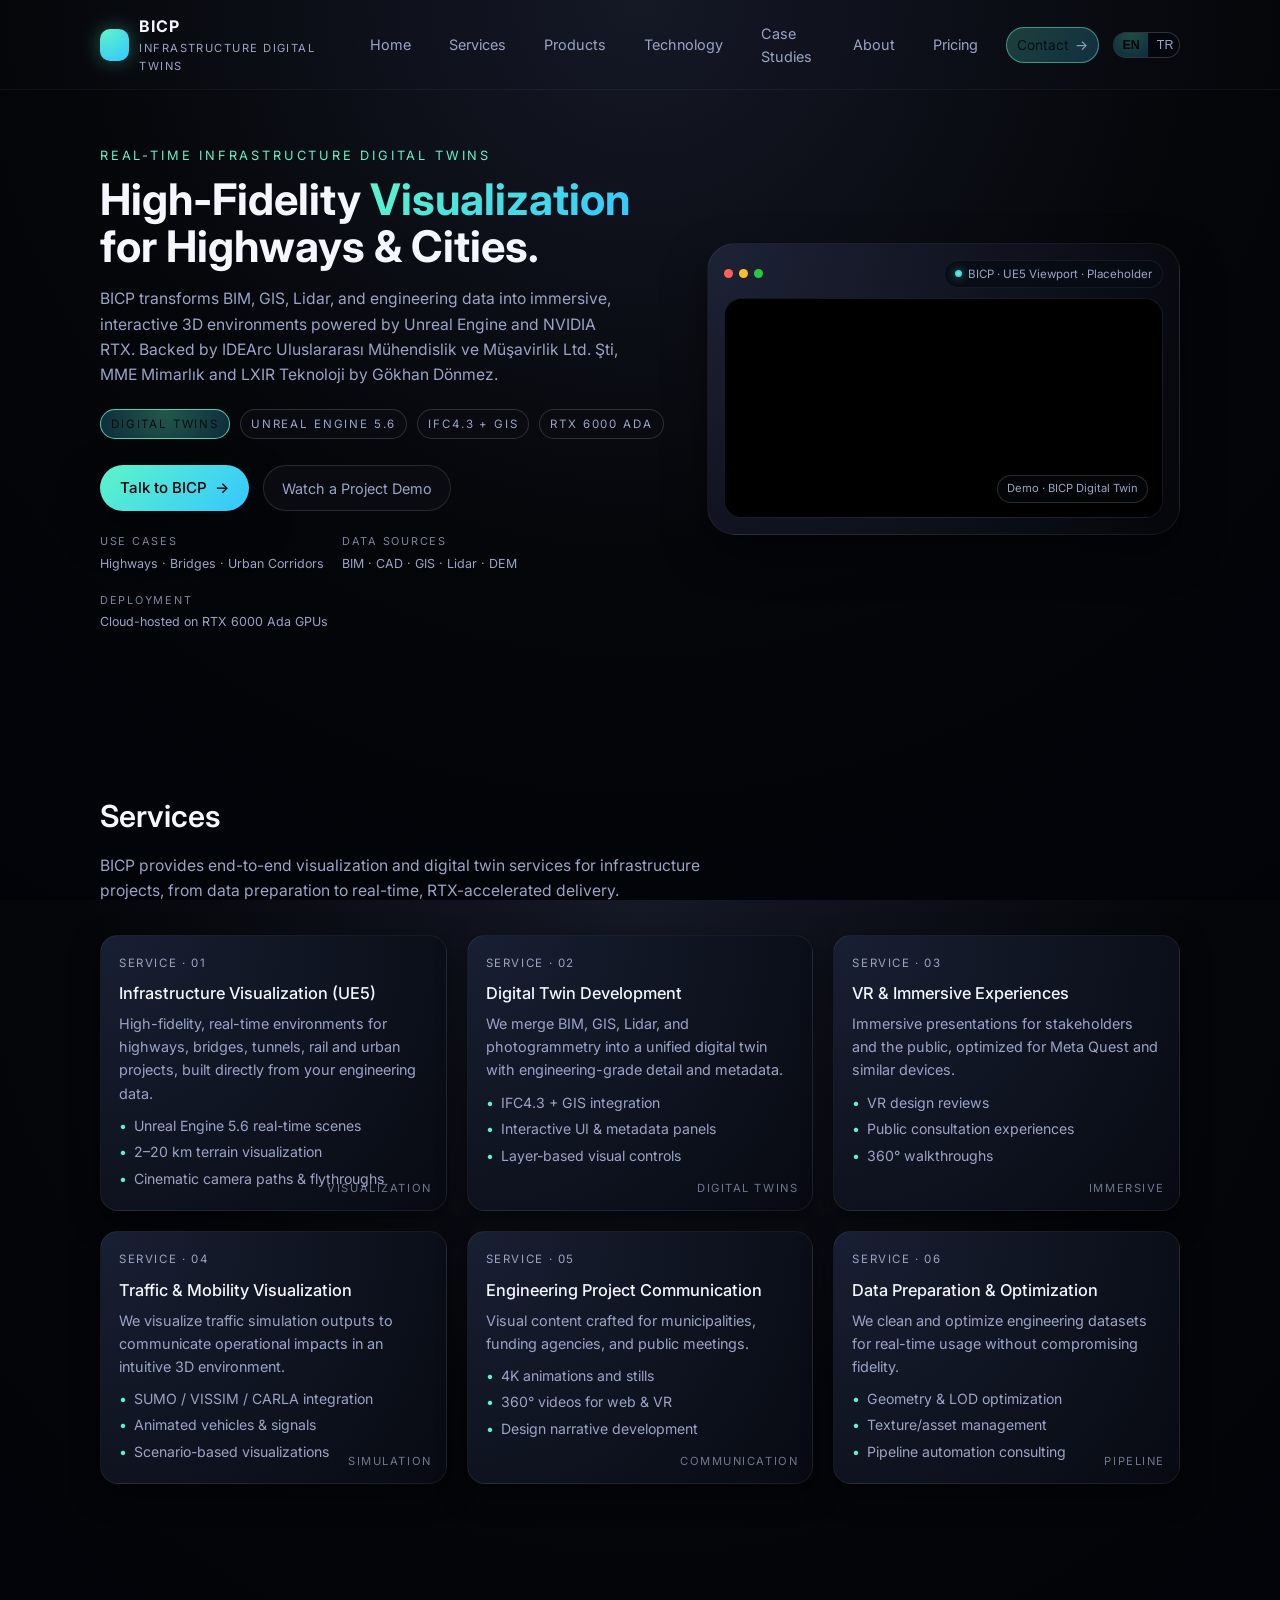
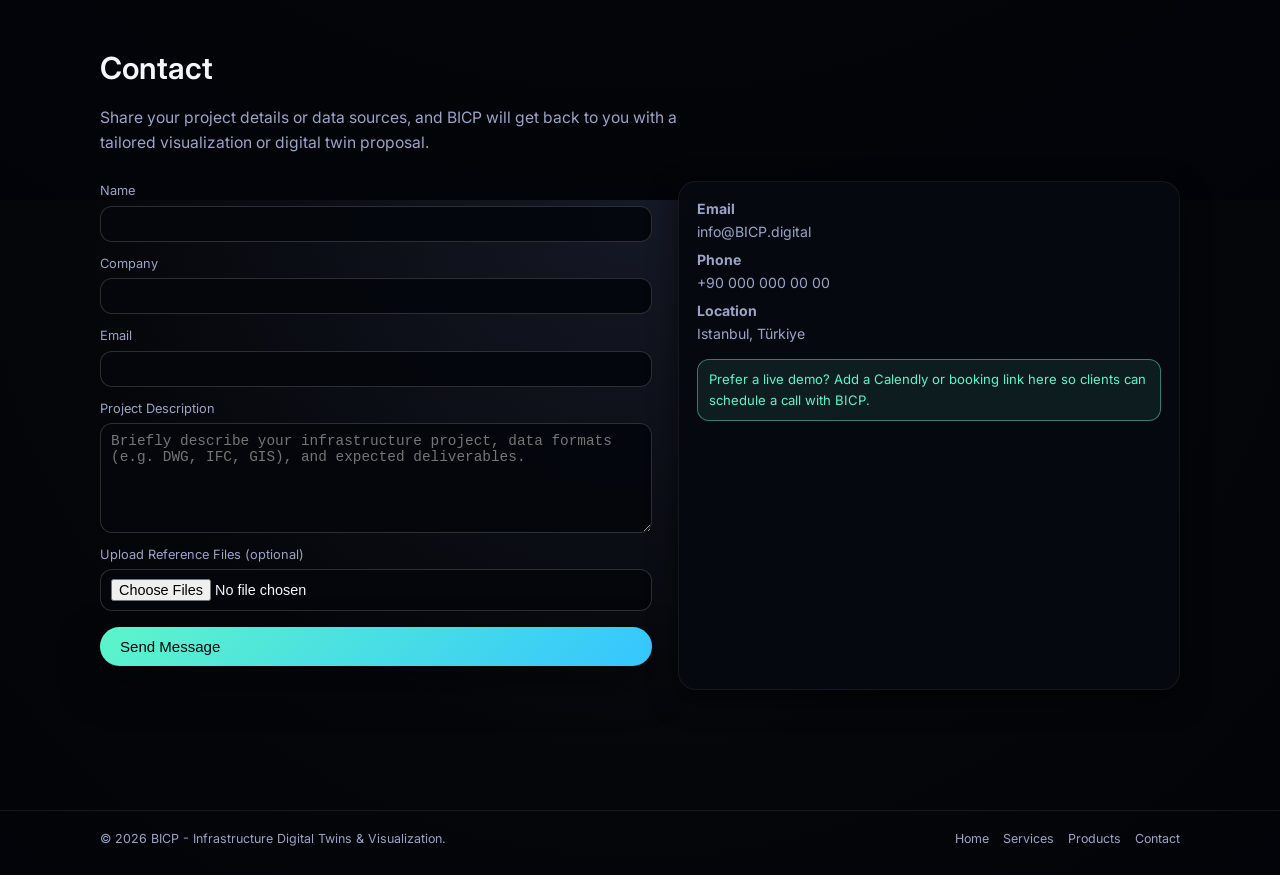
==== commit 8a4d43ca: "Uploaded hero video" ====
--- a/index.html
+++ b/index.html
@@ -129,19 +129,19 @@
               <span data-i18n="hero-chip-text">BICP · UE5 Viewport · Placeholder</span>
             </div>
           </div>
-          <div class="hero-media-body">
-            <div class="hero-media-placeholder">
-              <div>
-                <strong data-i18n="hero-media-ph-title">HERO MEDIA PLACEHOLDER</strong>
-                <div data-i18n="hero-media-ph-body">
-                  Insert BICP UE5 cinematic or infrastructure scene preview here.
-                </div>
-                <div style="margin-top: 6px; font-size: 0.78rem;" data-i18n="hero-media-ph-note">
-                  Suggested: 8–12s looped MP4, muted autoplay.
-                </div>
-              </div>
-            </div>
-            <div class="hero-media-tag" data-i18n="hero-media-tag">Demo · BICP Digital Twin</div>
+                    <div class="hero-media-body">
+            <video
+              class="hero-media-video"
+              src="media/bicpDemo.mp4"
+              autoplay
+              loop
+              muted
+              playsinline
+              aria-label="BICP digital twin hero demo"
+            >
+              Your browser does not support the video tag.
+            </video>
+            <div class="hero-media-tag" data-i18n="hero-media-tag">Demo � BICP Digital Twin</div>
           </div>
         </div>
       </div>
@@ -366,3 +366,4 @@
   <script src="assets/js/main.js"></script>
 </body>
 </html>
+
--- a/assets/css/style.css
+++ b/assets/css/style.css
@@ -544,6 +544,14 @@
   color: var(--text-main);
 }
 
+.hero-media-video {
+  width: 100%;
+  height: 100%;
+  display: block;
+  object-fit: cover;
+  background: #000;
+}
+
 .hero-media-tag {
   position: absolute;
   bottom: 14px;
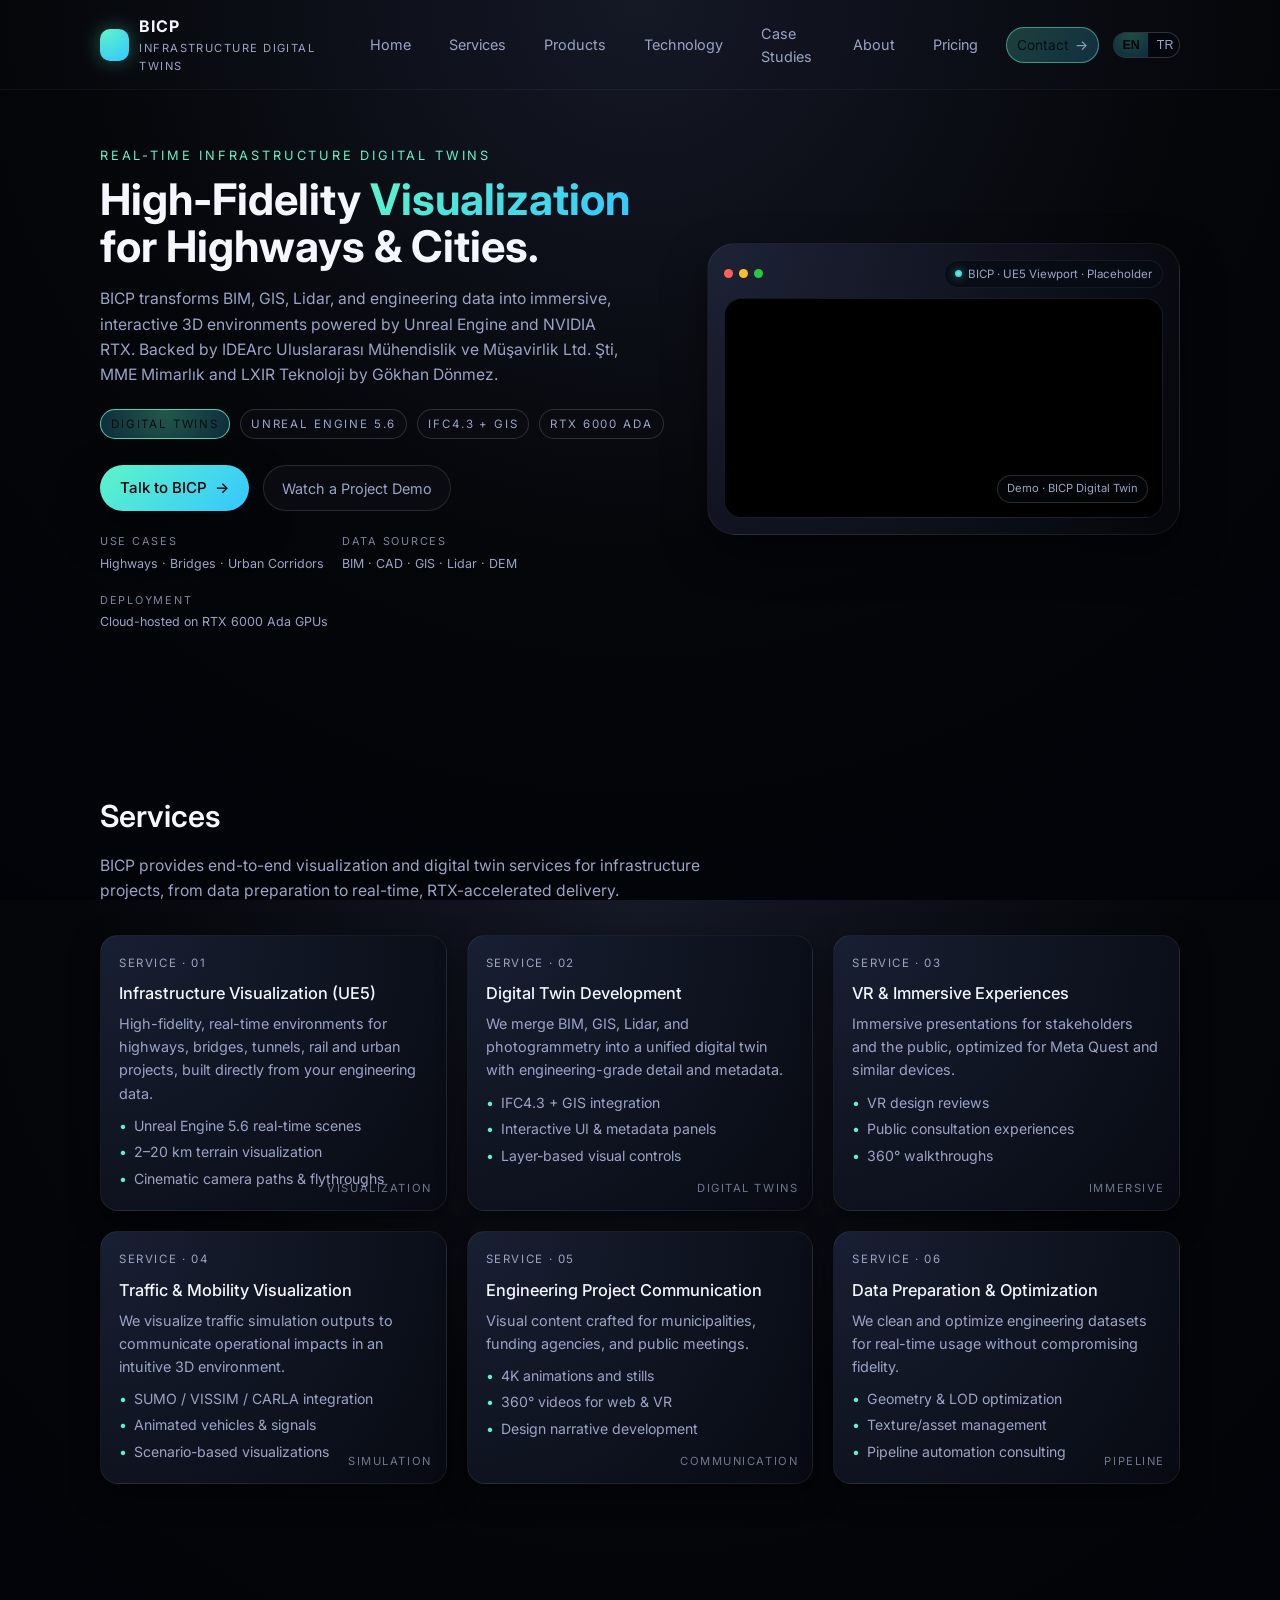
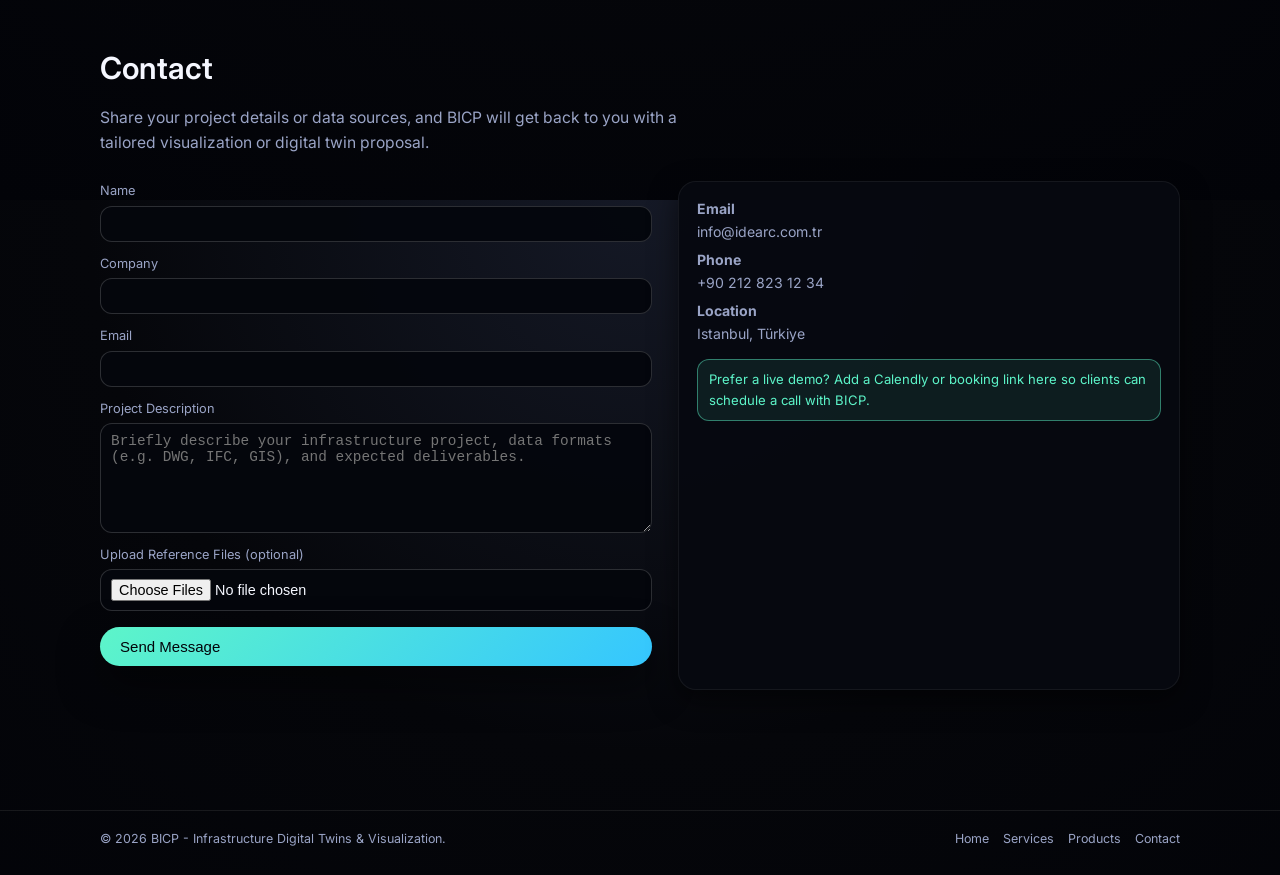
==== commit 0fc31b72: "Added calendar and PDF buttons" ====
--- a/index.html
+++ b/index.html
@@ -325,12 +325,12 @@
           <div class="contact-info">
             <p>
               <strong data-i18n="contact-email-title">Email</strong><br />
-              <a href="mailto:info@BICP.digital">info@BICP.digital</a>
+              <a href="mailto:info@idearc.com.tr">info@idearc.com.tr</a>
             </p>
 
             <p>
               <strong data-i18n="contact-phone-title">Phone</strong><br />
-              +90 000 000 00 00
+              +90 212 823 12 34
             </p>
 
             <p>
@@ -342,6 +342,12 @@
               Prefer a live demo? Add a Calendly or booking link here so clients can
               schedule a call with BICP.
             </div>
+
+            <!-- Google Calendar Appointment Scheduling begin -->
+            <div class="calendar-button-wrapper">
+              <span id="calendarBookingButton" aria-live="polite"></span>
+            </div>
+            <!-- end Google Calendar Appointment Scheduling -->
           </div>
         </div>
       </div>
@@ -363,7 +369,13 @@
     </div>
   </footer>
 
+  <link
+    rel="stylesheet"
+    href="https://calendar.google.com/calendar/scheduling-button-script.css"
+  />
+  <script src="https://calendar.google.com/calendar/scheduling-button-script.js" async></script>
   <script src="assets/js/main.js"></script>
 </body>
 </html>
 
+
--- a/assets/css/style.css
+++ b/assets/css/style.css
@@ -921,6 +921,38 @@
   color: var(--accent-strong);
 }
 
+.calendar-button-wrapper {
+  margin-top: 16px;
+}
+
+.calendar-button-wrapper .qxCTlb {
+  display: inline-flex;
+  align-items: center;
+  gap: 8px;
+  border-radius: 999px;
+  border: none;
+  background: linear-gradient(135deg, var(--accent-strong), var(--accent));
+  color: #000 !important;
+  padding: 11px 20px;
+  font-size: 0.94rem;
+  font-weight: 500;
+  cursor: pointer;
+  transition: transform var(--transition-fast), box-shadow var(--transition-fast),
+    filter var(--transition-fast);
+  box-shadow: var(--shadow-soft);
+}
+
+.calendar-button-wrapper .qxCTlb:hover {
+  transform: translateY(-1px);
+  filter: brightness(1.05);
+  box-shadow: 0 18px 40px rgba(0, 0, 0, 0.8);
+}
+
+.calendar-button-wrapper .qxCTlb:focus-visible {
+  outline: 2px solid rgba(93, 245, 201, 0.8);
+  outline-offset: 2px;
+}
+
 /* Footer */
 
 footer {
@@ -1176,7 +1208,6 @@
   align-items: center;
   gap: 6px;
   font-size: 0.86rem;
-  margin-top: 12px;
   padding: 8px 12px;
   border-radius: 999px;
   border: 1px solid rgba(255, 255, 255, 0.16);
@@ -1195,6 +1226,20 @@
   transform: translateY(-1px);
 }
 
+.estimate-actions {
+  display: flex;
+  flex-wrap: wrap;
+  gap: 12px;
+  margin-top: 16px;
+  align-items: center;
+}
+
+.estimate-actions .btn-primary,
+.estimate-actions .contact-sales,
+.estimate-actions .pdf-btn {
+  margin-top: 0;
+}
+
 .summary-list {
   margin-top: 8px;
   font-size: 0.8rem;
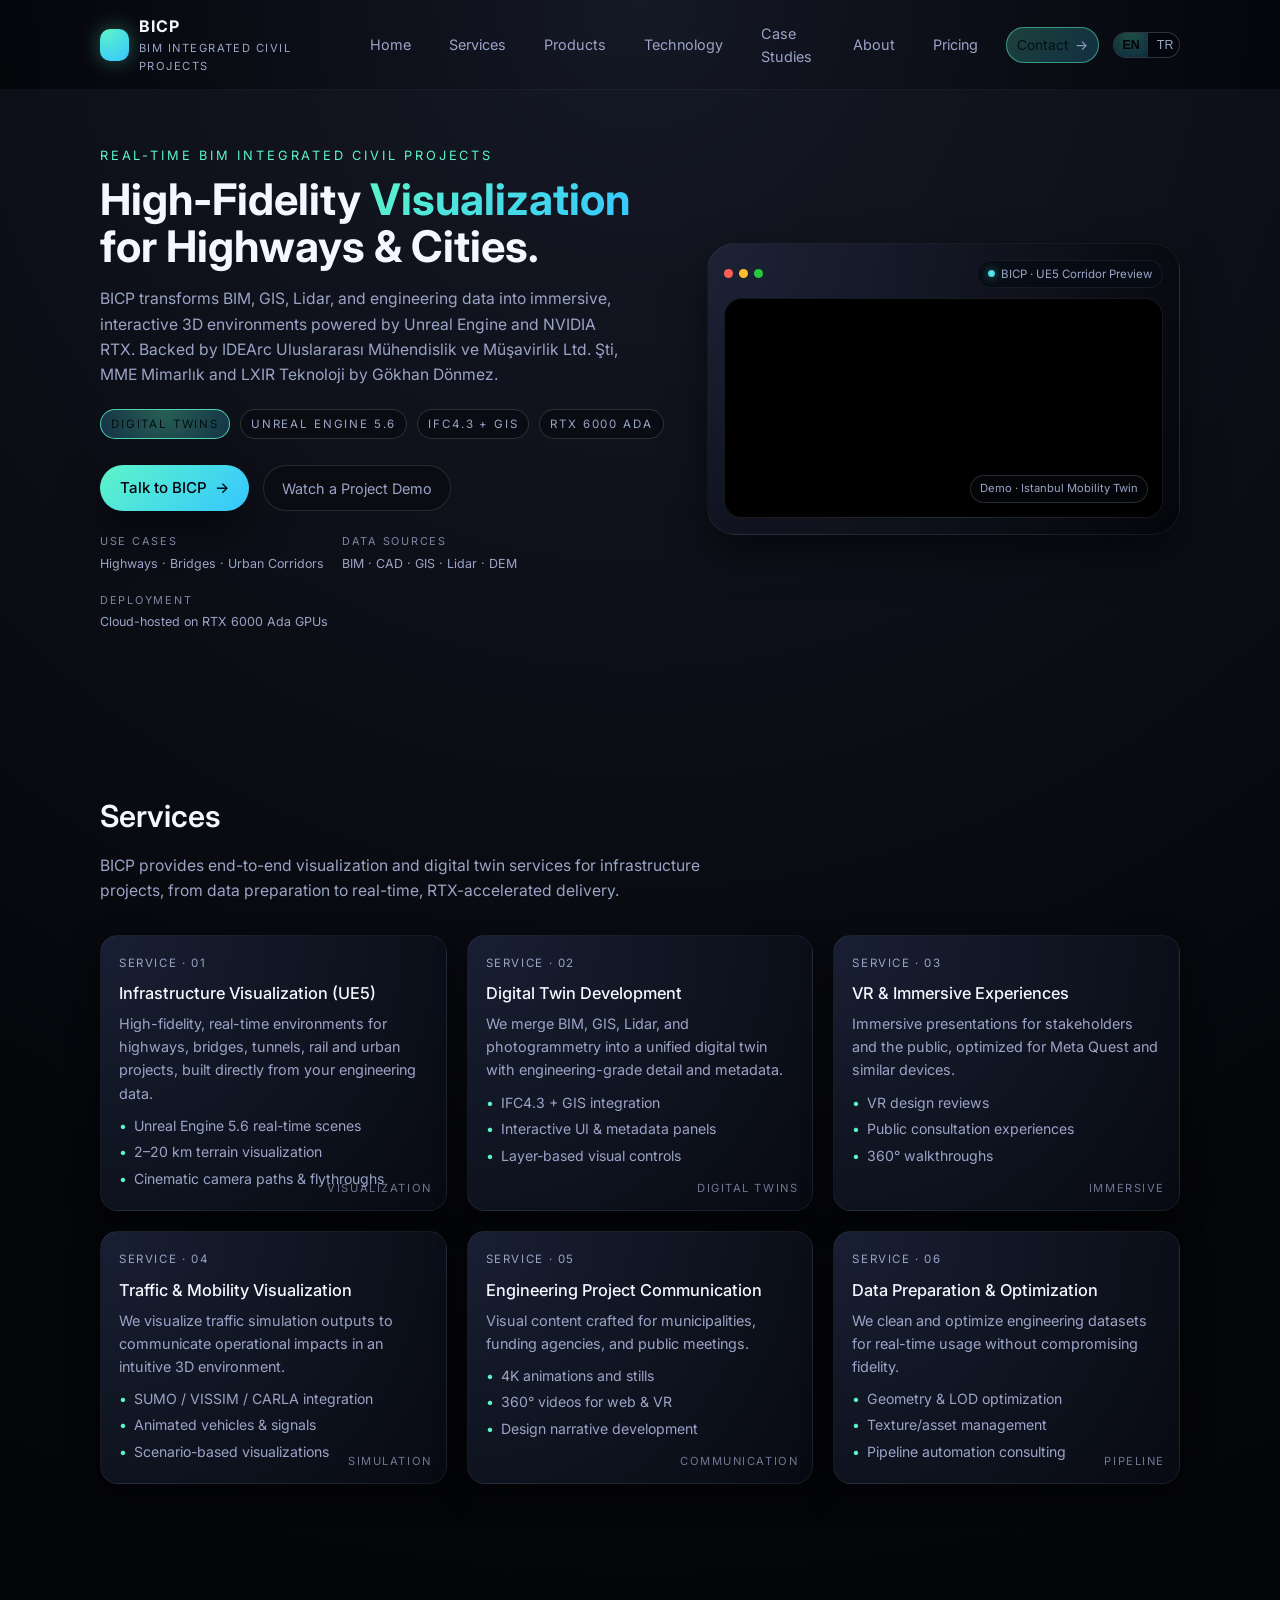
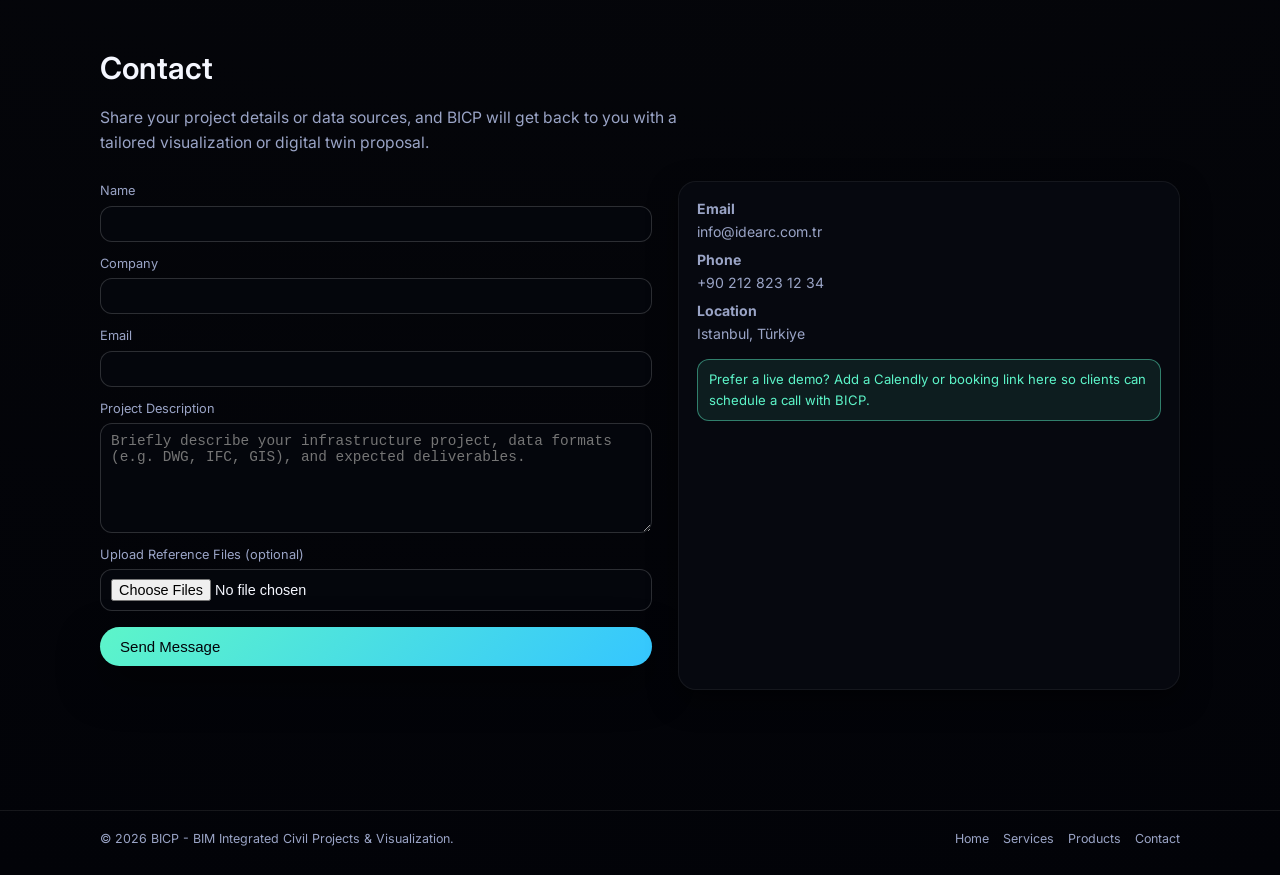
==== commit b4a5fecc: "251115_V02" ====
--- a/index.html
+++ b/index.html
@@ -2,7 +2,7 @@
 <html lang="en">
 <head>
   <meta charset="UTF-8" />
-  <title>BICP – Infrastructure Digital Twins & Visualization</title>
+  <title>BICP – BIM Integrated Civil Projects & Visualization</title>
   <meta name="viewport" content="width=device-width, initial-scale=1" />
   <meta
     name="description"
@@ -29,7 +29,7 @@
           <div>
             <div class="logo-text-main">BICP</div>
             <div class="logo-text-sub" data-i18n="logo-sub">
-              Infrastructure Digital Twins
+              BIM Integrated Civil Projects
             </div>
           </div>
         </div>
@@ -67,7 +67,7 @@
       <div class="container hero-grid">
         <div>
           <div class="hero-eyebrow" data-i18n="hero-eyebrow">
-            Real-Time Infrastructure Digital Twins
+            Real-Time BIM Integrated Civil Projects
           </div>
           <h1 class="hero-title" data-i18n="hero-title">
             High-Fidelity <span>Visualization</span> for Highways & Cities.
@@ -126,7 +126,7 @@
             </div>
             <div class="hero-media-chip">
               <span class="hero-media-chip-dot"></span>
-              <span data-i18n="hero-chip-text">BICP · UE5 Viewport · Placeholder</span>
+              <span data-i18n="hero-chip-text">BICP · UE5 Corridor Preview</span>
             </div>
           </div>
                     <div class="hero-media-body">
@@ -141,7 +141,7 @@
             >
               Your browser does not support the video tag.
             </video>
-            <div class="hero-media-tag" data-i18n="hero-media-tag">Demo � BICP Digital Twin</div>
+            <div class="hero-media-tag" data-i18n="hero-media-tag">Demo · Istanbul Mobility Twin</div>
           </div>
         </div>
       </div>
@@ -358,7 +358,7 @@
   <footer>
     <div class="container footer-row">
       <div data-i18n="footer-text">
-        © <span id="year"></span> BICP — Infrastructure Digital Twins & Visualization.
+        © <span id="year"></span> BICP — BIM Integrated Civil Projects & Visualization.
       </div>
       <div class="footer-links">
         <a href="#home" data-i18n="nav-home">Home</a>
@@ -374,8 +374,13 @@
     href="https://calendar.google.com/calendar/scheduling-button-script.css"
   />
   <script src="https://calendar.google.com/calendar/scheduling-button-script.js" async></script>
+  <script src="assets/js/config.js"></script>
+  <script src="assets/js/translations.js"></script>
+  <script src="assets/js/i18n.js"></script>
+  <script src="assets/js/calendar.js"></script>
+  <script src="assets/js/contact.js"></script>
+  <script src="assets/js/pricing.js"></script>
   <script src="assets/js/main.js"></script>
 </body>
 </html>
 
-
--- a/assets/css/style.css
+++ b/assets/css/style.css
@@ -1,83 +1,85 @@
-:root {
-  --bg-main: #05060a;
-  --bg-elevated: #0e1118;
-  --bg-soft: #151926;
-  --accent: #35c6ff;
-  --accent-soft: rgba(53, 198, 255, 0.16);
-  --accent-strong: #5df5c9;
-  --text-main: #f5f7ff;
-  --text-muted: #9aa4c6;
-  --border-subtle: rgba(255, 255, 255, 0.06);
-  --shadow-soft: 0 18px 40px rgba(0, 0, 0, 0.5);
-  --radius-lg: 18px;
-  --radius-xl: 28px;
-  --transition-fast: 0.18s ease-out;
-  --container-width: 1120px;
-}
-
-* {
-  box-sizing: border-box;
-  margin: 0;
-  padding: 0;
-}
-
-html,
-body {
-  height: 100%;
+:root {
+  --bg-main: #05060a;
+  --bg-elevated: #0e1118;
+  --bg-soft: #151926;
+  --accent: #35c6ff;
+  --accent-soft: rgba(53, 198, 255, 0.16);
+  --accent-strong: #5df5c9;
+  --text-main: #f5f7ff;
+  --text-muted: #9aa4c6;
+  --border-subtle: rgba(255, 255, 255, 0.06);
+  --shadow-soft: 0 18px 40px rgba(0, 0, 0, 0.5);
+  --radius-lg: 18px;
+  --radius-xl: 28px;
+  --transition-fast: 0.18s ease-out;
+  --container-width: 1120px;
+}
+
+* {
+  box-sizing: border-box;
+  margin: 0;
+  padding: 0;
+}
+
+html {
+  min-height: 100%;
   scroll-behavior: smooth;
 }
 
 body {
+  min-height: 100%;
   font-family: "Inter", system-ui, -apple-system, BlinkMacSystemFont,
     "Segoe UI", sans-serif;
   background: radial-gradient(circle at top, #151926 0, #05060a 50%, #020308 100%);
+  background-repeat: no-repeat;
+  background-color: #020308;
   color: var(--text-main);
   line-height: 1.6;
   padding-top: 90px;
 }
-
-a {
-  color: inherit;
-  text-decoration: none;
-}
-
-img,
-video {
-  max-width: 100%;
-  display: block;
-}
-
-.container {
-  width: 100%;
-  max-width: var(--container-width);
-  margin: 0 auto;
-  padding: 0 20px;
-}
-
-section {
-  padding: 80px 0;
-}
-
-@media (max-width: 768px) {
-  section {
-    padding: 56px 0;
-  }
-}
-
-.section-title {
-  font-size: clamp(1.9rem, 2.3vw, 2.4rem);
-  font-weight: 600;
-  margin-bottom: 12px;
-}
-
-.section-subtitle {
-  color: var(--text-muted);
-  max-width: 620px;
-  font-size: 0.98rem;
-}
-
-/* HEADER / NAV */
-
+
+a {
+  color: inherit;
+  text-decoration: none;
+}
+
+img,
+video {
+  max-width: 100%;
+  display: block;
+}
+
+.container {
+  width: 100%;
+  max-width: var(--container-width);
+  margin: 0 auto;
+  padding: 0 20px;
+}
+
+section {
+  padding: 80px 0;
+}
+
+@media (max-width: 768px) {
+  section {
+    padding: 56px 0;
+  }
+}
+
+.section-title {
+  font-size: clamp(1.9rem, 2.3vw, 2.4rem);
+  font-weight: 600;
+  margin-bottom: 12px;
+}
+
+.section-subtitle {
+  color: var(--text-muted);
+  max-width: 620px;
+  font-size: 0.98rem;
+}
+
+/* HEADER / NAV */
+
 header {
   position: fixed;
   top: 0;
@@ -88,456 +90,456 @@
   background: radial-gradient(circle at top, rgba(21, 25, 38, 0.96), rgba(5, 6, 10, 0.96));
   border-bottom: 1px solid rgba(255, 255, 255, 0.04);
 }
-
-.nav {
-  display: flex;
-  align-items: center;
-  justify-content: space-between;
-  padding: 14px 0;
-  gap: 16px;
-}
-
-.logo {
-  display: flex;
-  align-items: center;
-  gap: 10px;
-}
-
-.logo-mark {
-  width: 32px;
-  height: 32px;
-  border-radius: 10px;
-  background: radial-gradient(circle at 20% 0%, var(--accent-strong), var(--accent));
-  box-shadow: 0 0 20px rgba(93, 245, 201, 0.35);
-}
-
-.logo-text-main {
-  font-weight: 700;
-  letter-spacing: 0.06em;
-  font-size: 1rem;
-  text-transform: uppercase;
-}
-
-.logo-text-sub {
-  font-size: 0.7rem;
-  color: var(--text-muted);
-  text-transform: uppercase;
-  letter-spacing: 0.13em;
-}
-
-.nav-right {
-  display: flex;
-  align-items: center;
-  gap: 14px;
-}
-
-.nav-links {
-  display: flex;
-  gap: 18px;
-  align-items: center;
-  font-size: 0.9rem;
-}
-
-.nav-links a {
-  color: var(--text-muted);
-  padding: 6px 10px;
-  border-radius: 999px;
-  transition: color var(--transition-fast), background var(--transition-fast);
-}
-
-.nav-links a:hover {
-  color: var(--text-main);
-  background: rgba(255, 255, 255, 0.04);
-}
-
-.nav-cta {
-  padding: 7px 16px;
-  border-radius: 999px;
-  border: 1px solid rgba(93, 245, 201, 0.5);
-  background: linear-gradient(135deg, rgba(93, 245, 201, 0.22), rgba(53, 198, 255, 0.2));
-  font-size: 0.86rem;
-  display: inline-flex;
-  align-items: center;
-  gap: 6px;
-  color: #041012;
-  white-space: nowrap;
-}
-
-.nav-cta span {
-  color: #041012;
-}
-
-.nav-cta:hover {
-  border-color: rgba(93, 245, 201, 0.85);
-  transform: translateY(-1px);
-  box-shadow: 0 8px 20px rgba(0, 0, 0, 0.6);
-}
-
-/* Language switch */
-
-.lang-switch {
-  display: flex;
-  border-radius: 999px;
-  border: 1px solid rgba(255, 255, 255, 0.18);
-  overflow: hidden;
-  background: rgba(4, 7, 14, 0.9);
-}
-
-.lang-btn {
-  border: none;
-  background: transparent;
-  color: var(--text-muted);
-  font-size: 0.78rem;
-  padding: 5px 8px;
-  cursor: pointer;
-  min-width: 34px;
-  text-align: center;
-  transition: background var(--transition-fast), color var(--transition-fast);
-}
-
-.lang-btn.active {
-  background: radial-gradient(circle at top, rgba(93, 245, 201, 0.3), rgba(53, 198, 255, 0.2));
-  color: #02040a;
-  font-weight: 600;
-}
-
-/* Mobile nav toggle */
-
-.nav-toggle {
-  display: none;
-  width: 34px;
-  height: 34px;
-  border-radius: 999px;
-  border: 1px solid rgba(255, 255, 255, 0.2);
-  align-items: center;
-  justify-content: center;
-  background-color: rgba(4, 7, 14, 0.9);
-  cursor: pointer;
-}
-
-.nav-toggle span,
-.nav-toggle span::before,
-.nav-toggle span::after {
-  display: block;
-  width: 18px;
-  height: 2px;
-  border-radius: 999px;
-  background-color: var(--text-main);
-  position: relative;
-  transition: all var(--transition-fast);
-}
-
-.nav-toggle span::before,
-.nav-toggle span::after {
-  content: "";
-  position: absolute;
-  left: 0;
-}
-
-.nav-toggle span::before {
-  top: -6px;
-}
-
-.nav-toggle span::after {
-  top: 6px;
-}
-
-.nav-toggle.active span {
-  background-color: transparent;
-}
-
-.nav-toggle.active span::before {
-  top: 0;
-  transform: rotate(45deg);
-}
-
-.nav-toggle.active span::after {
-  top: 0;
-  transform: rotate(-45deg);
-}
-
-@media (max-width: 900px) {
-  .nav {
-    padding: 10px 0;
-  }
-
-  .nav-right {
-    gap: 10px;
-  }
-
-  .nav-links {
-    position: absolute;
-    inset: 54px 16px auto 16px;
-    background: rgba(6, 8, 14, 0.98);
-    border-radius: 16px;
-    padding: 12px;
-    flex-direction: column;
-    align-items: stretch;
-    border: 1px solid rgba(255, 255, 255, 0.06);
-    transform-origin: top;
-    transform: scaleY(0.8);
-    opacity: 0;
-    visibility: hidden;
-    pointer-events: none;
-    transition: opacity var(--transition-fast),
-      transform var(--transition-fast),
-      visibility var(--transition-fast);
-  }
-
-  .nav-links.open {
-    opacity: 1;
-    transform: scaleY(1);
-    visibility: visible;
-    pointer-events: auto;
-  }
-
-  .nav-links a {
-    padding: 8px 12px;
-  }
-
-  .nav-links .nav-cta {
-    justify-content: center;
-    margin-top: 4px;
-  }
-
-  .nav-toggle {
-    display: inline-flex;
-  }
-}
-
-/* HERO */
-
-.hero {
-  padding: 56px 0 80px 0;
-}
-
-.hero-grid {
-  display: grid;
-  grid-template-columns: minmax(0, 1.2fr) minmax(0, 1fr);
-  gap: 40px;
-  align-items: center;
-}
-
-@media (max-width: 900px) {
-  .hero-grid {
-    grid-template-columns: minmax(0, 1fr);
-    gap: 28px;
-  }
-}
-
-.hero-eyebrow {
-  font-size: 0.8rem;
-  text-transform: uppercase;
-  letter-spacing: 0.22em;
-  color: var(--accent-strong);
-  margin-bottom: 10px;
-}
-
-.hero-title {
-  font-size: clamp(2.3rem, 3.4vw, 3.4rem);
-  font-weight: 700;
-  line-height: 1.08;
-  margin-bottom: 16px;
-}
-
-.hero-title span {
-  background: linear-gradient(135deg, var(--accent-strong), var(--accent));
-  -webkit-background-clip: text;
-  background-clip: text;
-  color: transparent;
-}
-
-.hero-text {
-  color: var(--text-muted);
-  font-size: 0.98rem;
-  max-width: 520px;
-  margin-bottom: 22px;
-}
-
-.hero-badges {
-  display: flex;
-  flex-wrap: wrap;
-  gap: 10px;
-  margin-bottom: 26px;
-}
-
-.badge {
-  font-size: 0.72rem;
-  text-transform: uppercase;
-  letter-spacing: 0.16em;
-  padding: 5px 10px;
-  border-radius: 999px;
-  border: 1px solid rgba(255, 255, 255, 0.15);
-  color: var(--text-muted);
-  background: rgba(10, 12, 18, 0.85);
-}
-
-.badge-accent {
-  border-color: rgba(93, 245, 201, 0.8);
-  background: radial-gradient(circle at top, rgba(93, 245, 201, 0.35), rgba(53, 198, 255, 0.2));
-  color: #041012;
-}
-
-.hero-cta-row {
-  display: flex;
-  flex-wrap: wrap;
-  gap: 14px;
-  margin-bottom: 22px;
-}
-
-.btn-primary {
-  padding: 11px 20px;
-  border-radius: 999px;
-  border: none;
-  outline: none;
-  cursor: pointer;
-  font-size: 0.94rem;
-  font-weight: 500;
-  background: linear-gradient(135deg, var(--accent-strong), var(--accent));
-  color: #02040a;
-  display: inline-flex;
-  align-items: center;
-  gap: 8px;
-  box-shadow: var(--shadow-soft);
-  transition: transform var(--transition-fast),
-    box-shadow var(--transition-fast),
-    filter var(--transition-fast);
-}
-
-.btn-primary:hover {
-  transform: translateY(-1px);
-  filter: brightness(1.05);
-  box-shadow: 0 18px 40px rgba(0, 0, 0, 0.8);
-}
-
-.btn-secondary {
-  padding: 10px 18px;
-  border-radius: 999px;
-  border: 1px solid rgba(255, 255, 255, 0.12);
-  background: rgba(10, 12, 18, 0.92);
-  color: var(--text-muted);
-  font-size: 0.9rem;
-  display: inline-flex;
-  align-items: center;
-  gap: 8px;
-  cursor: pointer;
-  transition: background var(--transition-fast), border-color var(--transition-fast),
-    color var(--transition-fast), transform var(--transition-fast);
-}
-
-.btn-secondary:hover {
-  background: rgba(255, 255, 255, 0.04);
-  border-color: rgba(255, 255, 255, 0.2);
-  color: var(--text-main);
-  transform: translateY(-1px);
-}
-
-.hero-meta {
-  display: flex;
-  flex-wrap: wrap;
-  gap: 18px;
-  font-size: 0.78rem;
-  color: var(--text-muted);
-}
-
-.hero-meta-item span {
-  display: block;
-}
-
-.hero-meta-label {
-  text-transform: uppercase;
-  letter-spacing: 0.16em;
-  font-size: 0.68rem;
-  color: rgba(154, 164, 198, 0.8);
-}
-
-.hero-meta-value {
-  margin-top: 3px;
-}
-
-/* Hero Media */
-
-.hero-media {
-  position: relative;
-  border-radius: var(--radius-xl);
-  background: radial-gradient(circle at top left, #1d2236, #05060a);
-  padding: 16px;
-  border: 1px solid var(--border-subtle);
-  box-shadow: var(--shadow-soft);
-  overflow: hidden;
-}
-
-.hero-media-header {
-  display: flex;
-  justify-content: space-between;
-  align-items: center;
-  margin-bottom: 10px;
-  font-size: 0.78rem;
-  color: var(--text-muted);
-}
-
-.hero-media-dots {
-  display: flex;
-  gap: 6px;
-}
-
-.hero-media-dot {
-  width: 9px;
-  height: 9px;
-  border-radius: 999px;
-  background-color: rgba(255, 255, 255, 0.16);
-}
-
-.hero-media-dot:nth-child(1) {
-  background-color: #ff5f57;
-}
-
-.hero-media-dot:nth-child(2) {
-  background-color: #febc2e;
-}
-
-.hero-media-dot:nth-child(3) {
-  background-color: #27c840;
-}
-
-.hero-media-chip {
-  padding: 4px 10px;
-  border-radius: 999px;
-  background: rgba(7, 11, 20, 0.82);
-  border: 1px solid rgba(255, 255, 255, 0.06);
-  display: inline-flex;
-  align-items: center;
-  gap: 6px;
-  font-size: 0.72rem;
-}
-
-.hero-media-chip-dot {
-  width: 7px;
-  height: 7px;
-  border-radius: 999px;
-  background: radial-gradient(circle, var(--accent-strong), var(--accent));
-  box-shadow: 0 0 10px rgba(93, 245, 201, 0.6);
-}
-
-.hero-media-body {
-  border-radius: 18px;
-  overflow: hidden;
-  position: relative;
-  background: radial-gradient(circle at top, #151a2b, #05060a);
-  border: 1px solid rgba(255, 255, 255, 0.06);
-  min-height: 220px;
-}
-
-.hero-media-placeholder {
-  display: flex;
-  align-items: center;
-  justify-content: center;
-  padding: 60px 14px;
-  font-size: 0.88rem;
-  color: var(--text-muted);
-  text-align: center;
-}
-
+
+.nav {
+  display: flex;
+  align-items: center;
+  justify-content: space-between;
+  padding: 14px 0;
+  gap: 16px;
+}
+
+.logo {
+  display: flex;
+  align-items: center;
+  gap: 10px;
+}
+
+.logo-mark {
+  width: 32px;
+  height: 32px;
+  border-radius: 10px;
+  background: radial-gradient(circle at 20% 0%, var(--accent-strong), var(--accent));
+  box-shadow: 0 0 20px rgba(93, 245, 201, 0.35);
+}
+
+.logo-text-main {
+  font-weight: 700;
+  letter-spacing: 0.06em;
+  font-size: 1rem;
+  text-transform: uppercase;
+}
+
+.logo-text-sub {
+  font-size: 0.7rem;
+  color: var(--text-muted);
+  text-transform: uppercase;
+  letter-spacing: 0.13em;
+}
+
+.nav-right {
+  display: flex;
+  align-items: center;
+  gap: 14px;
+}
+
+.nav-links {
+  display: flex;
+  gap: 18px;
+  align-items: center;
+  font-size: 0.9rem;
+}
+
+.nav-links a {
+  color: var(--text-muted);
+  padding: 6px 10px;
+  border-radius: 999px;
+  transition: color var(--transition-fast), background var(--transition-fast);
+}
+
+.nav-links a:hover {
+  color: var(--text-main);
+  background: rgba(255, 255, 255, 0.04);
+}
+
+.nav-cta {
+  padding: 7px 16px;
+  border-radius: 999px;
+  border: 1px solid rgba(93, 245, 201, 0.5);
+  background: linear-gradient(135deg, rgba(93, 245, 201, 0.22), rgba(53, 198, 255, 0.2));
+  font-size: 0.86rem;
+  display: inline-flex;
+  align-items: center;
+  gap: 6px;
+  color: #041012;
+  white-space: nowrap;
+}
+
+.nav-cta span {
+  color: #041012;
+}
+
+.nav-cta:hover {
+  border-color: rgba(93, 245, 201, 0.85);
+  transform: translateY(-1px);
+  box-shadow: 0 8px 20px rgba(0, 0, 0, 0.6);
+}
+
+/* Language switch */
+
+.lang-switch {
+  display: flex;
+  border-radius: 999px;
+  border: 1px solid rgba(255, 255, 255, 0.18);
+  overflow: hidden;
+  background: rgba(4, 7, 14, 0.9);
+}
+
+.lang-btn {
+  border: none;
+  background: transparent;
+  color: var(--text-muted);
+  font-size: 0.78rem;
+  padding: 5px 8px;
+  cursor: pointer;
+  min-width: 34px;
+  text-align: center;
+  transition: background var(--transition-fast), color var(--transition-fast);
+}
+
+.lang-btn.active {
+  background: radial-gradient(circle at top, rgba(93, 245, 201, 0.3), rgba(53, 198, 255, 0.2));
+  color: #02040a;
+  font-weight: 600;
+}
+
+/* Mobile nav toggle */
+
+.nav-toggle {
+  display: none;
+  width: 34px;
+  height: 34px;
+  border-radius: 999px;
+  border: 1px solid rgba(255, 255, 255, 0.2);
+  align-items: center;
+  justify-content: center;
+  background-color: rgba(4, 7, 14, 0.9);
+  cursor: pointer;
+}
+
+.nav-toggle span,
+.nav-toggle span::before,
+.nav-toggle span::after {
+  display: block;
+  width: 18px;
+  height: 2px;
+  border-radius: 999px;
+  background-color: var(--text-main);
+  position: relative;
+  transition: all var(--transition-fast);
+}
+
+.nav-toggle span::before,
+.nav-toggle span::after {
+  content: "";
+  position: absolute;
+  left: 0;
+}
+
+.nav-toggle span::before {
+  top: -6px;
+}
+
+.nav-toggle span::after {
+  top: 6px;
+}
+
+.nav-toggle.active span {
+  background-color: transparent;
+}
+
+.nav-toggle.active span::before {
+  top: 0;
+  transform: rotate(45deg);
+}
+
+.nav-toggle.active span::after {
+  top: 0;
+  transform: rotate(-45deg);
+}
+
+@media (max-width: 900px) {
+  .nav {
+    padding: 10px 0;
+  }
+
+  .nav-right {
+    gap: 10px;
+  }
+
+  .nav-links {
+    position: absolute;
+    inset: 54px 16px auto 16px;
+    background: rgba(6, 8, 14, 0.98);
+    border-radius: 16px;
+    padding: 12px;
+    flex-direction: column;
+    align-items: stretch;
+    border: 1px solid rgba(255, 255, 255, 0.06);
+    transform-origin: top;
+    transform: scaleY(0.8);
+    opacity: 0;
+    visibility: hidden;
+    pointer-events: none;
+    transition: opacity var(--transition-fast),
+      transform var(--transition-fast),
+      visibility var(--transition-fast);
+  }
+
+  .nav-links.open {
+    opacity: 1;
+    transform: scaleY(1);
+    visibility: visible;
+    pointer-events: auto;
+  }
+
+  .nav-links a {
+    padding: 8px 12px;
+  }
+
+  .nav-links .nav-cta {
+    justify-content: center;
+    margin-top: 4px;
+  }
+
+  .nav-toggle {
+    display: inline-flex;
+  }
+}
+
+/* HERO */
+
+.hero {
+  padding: 56px 0 80px 0;
+}
+
+.hero-grid {
+  display: grid;
+  grid-template-columns: minmax(0, 1.2fr) minmax(0, 1fr);
+  gap: 40px;
+  align-items: center;
+}
+
+@media (max-width: 900px) {
+  .hero-grid {
+    grid-template-columns: minmax(0, 1fr);
+    gap: 28px;
+  }
+}
+
+.hero-eyebrow {
+  font-size: 0.8rem;
+  text-transform: uppercase;
+  letter-spacing: 0.22em;
+  color: var(--accent-strong);
+  margin-bottom: 10px;
+}
+
+.hero-title {
+  font-size: clamp(2.3rem, 3.4vw, 3.4rem);
+  font-weight: 700;
+  line-height: 1.08;
+  margin-bottom: 16px;
+}
+
+.hero-title span {
+  background: linear-gradient(135deg, var(--accent-strong), var(--accent));
+  -webkit-background-clip: text;
+  background-clip: text;
+  color: transparent;
+}
+
+.hero-text {
+  color: var(--text-muted);
+  font-size: 0.98rem;
+  max-width: 520px;
+  margin-bottom: 22px;
+}
+
+.hero-badges {
+  display: flex;
+  flex-wrap: wrap;
+  gap: 10px;
+  margin-bottom: 26px;
+}
+
+.badge {
+  font-size: 0.72rem;
+  text-transform: uppercase;
+  letter-spacing: 0.16em;
+  padding: 5px 10px;
+  border-radius: 999px;
+  border: 1px solid rgba(255, 255, 255, 0.15);
+  color: var(--text-muted);
+  background: rgba(10, 12, 18, 0.85);
+}
+
+.badge-accent {
+  border-color: rgba(93, 245, 201, 0.8);
+  background: radial-gradient(circle at top, rgba(93, 245, 201, 0.35), rgba(53, 198, 255, 0.2));
+  color: #041012;
+}
+
+.hero-cta-row {
+  display: flex;
+  flex-wrap: wrap;
+  gap: 14px;
+  margin-bottom: 22px;
+}
+
+.btn-primary {
+  padding: 11px 20px;
+  border-radius: 999px;
+  border: none;
+  outline: none;
+  cursor: pointer;
+  font-size: 0.94rem;
+  font-weight: 500;
+  background: linear-gradient(135deg, var(--accent-strong), var(--accent));
+  color: #02040a;
+  display: inline-flex;
+  align-items: center;
+  gap: 8px;
+  box-shadow: var(--shadow-soft);
+  transition: transform var(--transition-fast),
+    box-shadow var(--transition-fast),
+    filter var(--transition-fast);
+}
+
+.btn-primary:hover {
+  transform: translateY(-1px);
+  filter: brightness(1.05);
+  box-shadow: 0 18px 40px rgba(0, 0, 0, 0.8);
+}
+
+.btn-secondary {
+  padding: 10px 18px;
+  border-radius: 999px;
+  border: 1px solid rgba(255, 255, 255, 0.12);
+  background: rgba(10, 12, 18, 0.92);
+  color: var(--text-muted);
+  font-size: 0.9rem;
+  display: inline-flex;
+  align-items: center;
+  gap: 8px;
+  cursor: pointer;
+  transition: background var(--transition-fast), border-color var(--transition-fast),
+    color var(--transition-fast), transform var(--transition-fast);
+}
+
+.btn-secondary:hover {
+  background: rgba(255, 255, 255, 0.04);
+  border-color: rgba(255, 255, 255, 0.2);
+  color: var(--text-main);
+  transform: translateY(-1px);
+}
+
+.hero-meta {
+  display: flex;
+  flex-wrap: wrap;
+  gap: 18px;
+  font-size: 0.78rem;
+  color: var(--text-muted);
+}
+
+.hero-meta-item span {
+  display: block;
+}
+
+.hero-meta-label {
+  text-transform: uppercase;
+  letter-spacing: 0.16em;
+  font-size: 0.68rem;
+  color: rgba(154, 164, 198, 0.8);
+}
+
+.hero-meta-value {
+  margin-top: 3px;
+}
+
+/* Hero Media */
+
+.hero-media {
+  position: relative;
+  border-radius: var(--radius-xl);
+  background: radial-gradient(circle at top left, #1d2236, #05060a);
+  padding: 16px;
+  border: 1px solid var(--border-subtle);
+  box-shadow: var(--shadow-soft);
+  overflow: hidden;
+}
+
+.hero-media-header {
+  display: flex;
+  justify-content: space-between;
+  align-items: center;
+  margin-bottom: 10px;
+  font-size: 0.78rem;
+  color: var(--text-muted);
+}
+
+.hero-media-dots {
+  display: flex;
+  gap: 6px;
+}
+
+.hero-media-dot {
+  width: 9px;
+  height: 9px;
+  border-radius: 999px;
+  background-color: rgba(255, 255, 255, 0.16);
+}
+
+.hero-media-dot:nth-child(1) {
+  background-color: #ff5f57;
+}
+
+.hero-media-dot:nth-child(2) {
+  background-color: #febc2e;
+}
+
+.hero-media-dot:nth-child(3) {
+  background-color: #27c840;
+}
+
+.hero-media-chip {
+  padding: 4px 10px;
+  border-radius: 999px;
+  background: rgba(7, 11, 20, 0.82);
+  border: 1px solid rgba(255, 255, 255, 0.06);
+  display: inline-flex;
+  align-items: center;
+  gap: 6px;
+  font-size: 0.72rem;
+}
+
+.hero-media-chip-dot {
+  width: 7px;
+  height: 7px;
+  border-radius: 999px;
+  background: radial-gradient(circle, var(--accent-strong), var(--accent));
+  box-shadow: 0 0 10px rgba(93, 245, 201, 0.6);
+}
+
+.hero-media-body {
+  border-radius: 18px;
+  overflow: hidden;
+  position: relative;
+  background: radial-gradient(circle at top, #151a2b, #05060a);
+  border: 1px solid rgba(255, 255, 255, 0.06);
+  min-height: 220px;
+}
+
+.hero-media-placeholder {
+  display: flex;
+  align-items: center;
+  justify-content: center;
+  padding: 60px 14px;
+  font-size: 0.88rem;
+  color: var(--text-muted);
+  text-align: center;
+}
+
 .hero-media-placeholder strong {
   display: block;
   margin-bottom: 4px;
@@ -557,323 +559,323 @@
   bottom: 14px;
   right: 14px;
   font-size: 0.7rem;
-  padding: 4px 9px;
-  border-radius: 999px;
-  background: rgba(5, 6, 10, 0.86);
-  border: 1px solid rgba(255, 255, 255, 0.15);
-  color: var(--text-muted);
-}
-
-/* CARDS / GRID */
-
-.card-grid {
-  margin-top: 32px;
-  display: grid;
-  grid-template-columns: repeat(3, minmax(0, 1fr));
-  gap: 20px;
-}
-
-@media (max-width: 1000px) {
-  .card-grid {
-    grid-template-columns: repeat(2, minmax(0, 1fr));
-  }
-}
-
-@media (max-width: 700px) {
-  .card-grid {
-    grid-template-columns: minmax(0, 1fr);
-  }
-}
-
-.card {
-  border-radius: var(--radius-lg);
-  background: radial-gradient(circle at top left, #191f33, #070a11);
-  border: 1px solid var(--border-subtle);
-  padding: 18px 18px 16px 18px;
-  box-shadow: 0 10px 28px rgba(0, 0, 0, 0.55);
-  position: relative;
-  overflow: hidden;
-  transition: transform var(--transition-fast), box-shadow var(--transition-fast),
-    border-color var(--transition-fast), background var(--transition-fast);
-}
-
-.card::before {
-  content: "";
-  position: absolute;
-  inset: 0;
-  background: radial-gradient(
-    circle at top left,
-    rgba(93, 245, 201, 0.16),
-    transparent 60%
-  );
-  opacity: 0;
-  transition: opacity var(--transition-fast);
-  pointer-events: none;
-}
-
-.card:hover {
-  transform: translateY(-3px);
-  border-color: rgba(93, 245, 201, 0.6);
-  box-shadow: 0 16px 36px rgba(0, 0, 0, 0.8);
-}
-
-.card:hover::before {
-  opacity: 1;
-}
-
-.card-label {
-  font-size: 0.72rem;
-  text-transform: uppercase;
-  letter-spacing: 0.14em;
-  color: var(--text-muted);
-  margin-bottom: 8px;
-}
-
-.card-title {
-  font-size: 1.02rem;
-  font-weight: 500;
-  margin-bottom: 6px;
-}
-
-.card-text {
-  font-size: 0.9rem;
-  color: var(--text-muted);
-}
-
-.card-list {
-  margin-top: 10px;
-  list-style: none;
-  padding-left: 0;
-  font-size: 0.88rem;
-  color: var(--text-muted);
-}
-
-.card-list li {
-  padding-left: 15px;
-  position: relative;
-  margin-bottom: 4px;
-}
-
-.card-list li::before {
-  content: "•";
-  position: absolute;
-  left: 0;
-  top: 0;
-  color: var(--accent-strong);
-}
-
-.card-tag {
-  position: absolute;
-  right: 14px;
-  bottom: 12px;
-  font-size: 0.7rem;
-  text-transform: uppercase;
-  letter-spacing: 0.14em;
-  color: rgba(154, 164, 198, 0.7);
-}
-
-/* Shared layouts */
-
-.two-col {
-  margin-top: 30px;
-  display: grid;
-  grid-template-columns: minmax(0, 1.2fr) minmax(0, 1fr);
-  gap: 22px;
-}
-
-@media (max-width: 900px) {
-  .two-col {
-    grid-template-columns: minmax(0, 1fr);
-  }
-}
-
-.pill-list {
-  display: flex;
-  flex-wrap: wrap;
-  gap: 10px;
-  margin-top: 14px;
-}
-
-.pill {
-  font-size: 0.78rem;
-  padding: 5px 10px;
-  border-radius: 999px;
-  border: 1px solid rgba(255, 255, 255, 0.14);
-  color: var(--text-muted);
-  background: rgba(7, 10, 18, 0.92);
-}
-
-.media-block {
-  border-radius: var(--radius-lg);
-  border: 1px dashed rgba(255, 255, 255, 0.18);
-  padding: 18px;
-  min-height: 160px;
-  display: flex;
-  align-items: center;
-  justify-content: center;
-  text-align: center;
-  font-size: 0.86rem;
-  color: var(--text-muted);
-  background: rgba(6, 8, 14, 0.9);
-}
-
-.media-block strong {
-  display: block;
-  margin-bottom: 4px;
-  color: var(--text-main);
-}
-
-/* Case studies */
-
-.case-grid {
-  margin-top: 26px;
-  display: grid;
-  grid-template-columns: repeat(2, minmax(0, 1fr));
-  gap: 20px;
-}
-
-@media (max-width: 800px) {
-  .case-grid {
-    grid-template-columns: minmax(0, 1fr);
-}
-
-}
-
-.case-card {
-  border-radius: var(--radius-lg);
-  border: 1px solid var(--border-subtle);
-  background: radial-gradient(circle at top left, #191f33, #070a11);
-  padding: 16px;
-  box-shadow: 0 10px 28px rgba(0, 0, 0, 0.55);
-}
-
-.case-header {
-  display: flex;
-  justify-content: space-between;
-  align-items: baseline;
-  margin-bottom: 10px;
-}
-
-.case-title {
-  font-size: 1rem;
-  font-weight: 500;
-}
-
-.case-tag {
-  font-size: 0.72rem;
-  text-transform: uppercase;
-  letter-spacing: 0.16em;
-  color: var(--text-muted);
-}
-
-.case-meta {
-  font-size: 0.8rem;
-  color: var(--text-muted);
-  margin-bottom: 8px;
-}
-
-.case-media-placeholder {
-  margin-top: 10px;
-  border-radius: 12px;
-  border: 1px dashed rgba(255, 255, 255, 0.18);
-  padding: 12px;
-  text-align: center;
-  font-size: 0.8rem;
-  color: var(--text-muted);
-  background: rgba(3, 5, 10, 0.9);
-}
-
-/* About */
-
-.about-grid {
-  margin-top: 30px;
-  display: grid;
-  grid-template-columns: minmax(0, 1.1fr) minmax(0, 1fr);
-  gap: 30px;
-}
-
-@media (max-width: 900px) {
-  .about-grid {
-    grid-template-columns: minmax(0, 1fr);
-  }
-}
-
-.about-card {
-  border-radius: var(--radius-lg);
-  border: 1px solid var(--border-subtle);
-  padding: 18px 18px 16px 18px;
-  background: rgba(7, 9, 16, 0.96);
-  box-shadow: 0 10px 28px rgba(0, 0, 0, 0.55);
-}
-
-.value-list {
-  list-style: none;
-  margin-top: 10px;
-  padding-left: 0;
-  font-size: 0.88rem;
-  color: var(--text-muted);
-}
-
-.value-list li {
-  margin-bottom: 4px;
-  padding-left: 15px;
-  position: relative;
-}
-
-.value-list li::before {
-  content: "◆";
-  position: absolute;
-  left: 0;
-  top: 0;
-  color: var(--accent-strong);
-  font-size: 0.7rem;
-}
-
-/* Contact */
-
-.contact-grid {
-  margin-top: 26px;
-  display: grid;
-  grid-template-columns: minmax(0, 1.1fr) minmax(0, 1fr);
-  gap: 26px;
-}
-
-@media (max-width: 900px) {
-  .contact-grid {
-    grid-template-columns: minmax(0, 1fr);
-  }
-}
-
-form {
-  display: grid;
-  gap: 12px;
-}
-
-.field {
-  display: flex;
-  flex-direction: column;
-  gap: 4px;
-}
-
-.field label {
-  font-size: 0.8rem;
-  color: var(--text-muted);
-}
-
-.field input,
-.field textarea {
-  border-radius: 12px;
-  border: 1px solid rgba(255, 255, 255, 0.16);
-  background-color: rgba(5, 7, 13, 0.96);
-  padding: 9px 10px;
-  color: var(--text-main);
-  font-size: 0.9rem;
-  outline: none;
-  transition: border-color var(--transition-fast),
-    box-shadow var(--transition-fast),
-    background-color var(--transition-fast);
-}
-
+  padding: 4px 9px;
+  border-radius: 999px;
+  background: rgba(5, 6, 10, 0.86);
+  border: 1px solid rgba(255, 255, 255, 0.15);
+  color: var(--text-muted);
+}
+
+/* CARDS / GRID */
+
+.card-grid {
+  margin-top: 32px;
+  display: grid;
+  grid-template-columns: repeat(3, minmax(0, 1fr));
+  gap: 20px;
+}
+
+@media (max-width: 1000px) {
+  .card-grid {
+    grid-template-columns: repeat(2, minmax(0, 1fr));
+  }
+}
+
+@media (max-width: 700px) {
+  .card-grid {
+    grid-template-columns: minmax(0, 1fr);
+  }
+}
+
+.card {
+  border-radius: var(--radius-lg);
+  background: radial-gradient(circle at top left, #191f33, #070a11);
+  border: 1px solid var(--border-subtle);
+  padding: 18px 18px 16px 18px;
+  box-shadow: 0 10px 28px rgba(0, 0, 0, 0.55);
+  position: relative;
+  overflow: hidden;
+  transition: transform var(--transition-fast), box-shadow var(--transition-fast),
+    border-color var(--transition-fast), background var(--transition-fast);
+}
+
+.card::before {
+  content: "";
+  position: absolute;
+  inset: 0;
+  background: radial-gradient(
+    circle at top left,
+    rgba(93, 245, 201, 0.16),
+    transparent 60%
+  );
+  opacity: 0;
+  transition: opacity var(--transition-fast);
+  pointer-events: none;
+}
+
+.card:hover {
+  transform: translateY(-3px);
+  border-color: rgba(93, 245, 201, 0.6);
+  box-shadow: 0 16px 36px rgba(0, 0, 0, 0.8);
+}
+
+.card:hover::before {
+  opacity: 1;
+}
+
+.card-label {
+  font-size: 0.72rem;
+  text-transform: uppercase;
+  letter-spacing: 0.14em;
+  color: var(--text-muted);
+  margin-bottom: 8px;
+}
+
+.card-title {
+  font-size: 1.02rem;
+  font-weight: 500;
+  margin-bottom: 6px;
+}
+
+.card-text {
+  font-size: 0.9rem;
+  color: var(--text-muted);
+}
+
+.card-list {
+  margin-top: 10px;
+  list-style: none;
+  padding-left: 0;
+  font-size: 0.88rem;
+  color: var(--text-muted);
+}
+
+.card-list li {
+  padding-left: 15px;
+  position: relative;
+  margin-bottom: 4px;
+}
+
+.card-list li::before {
+  content: "•";
+  position: absolute;
+  left: 0;
+  top: 0;
+  color: var(--accent-strong);
+}
+
+.card-tag {
+  position: absolute;
+  right: 14px;
+  bottom: 12px;
+  font-size: 0.7rem;
+  text-transform: uppercase;
+  letter-spacing: 0.14em;
+  color: rgba(154, 164, 198, 0.7);
+}
+
+/* Shared layouts */
+
+.two-col {
+  margin-top: 30px;
+  display: grid;
+  grid-template-columns: minmax(0, 1.2fr) minmax(0, 1fr);
+  gap: 22px;
+}
+
+@media (max-width: 900px) {
+  .two-col {
+    grid-template-columns: minmax(0, 1fr);
+  }
+}
+
+.pill-list {
+  display: flex;
+  flex-wrap: wrap;
+  gap: 10px;
+  margin-top: 14px;
+}
+
+.pill {
+  font-size: 0.78rem;
+  padding: 5px 10px;
+  border-radius: 999px;
+  border: 1px solid rgba(255, 255, 255, 0.14);
+  color: var(--text-muted);
+  background: rgba(7, 10, 18, 0.92);
+}
+
+.media-block {
+  border-radius: var(--radius-lg);
+  border: 1px dashed rgba(255, 255, 255, 0.18);
+  padding: 18px;
+  min-height: 160px;
+  display: flex;
+  align-items: center;
+  justify-content: center;
+  text-align: center;
+  font-size: 0.86rem;
+  color: var(--text-muted);
+  background: rgba(6, 8, 14, 0.9);
+}
+
+.media-block strong {
+  display: block;
+  margin-bottom: 4px;
+  color: var(--text-main);
+}
+
+/* Case studies */
+
+.case-grid {
+  margin-top: 26px;
+  display: grid;
+  grid-template-columns: repeat(2, minmax(0, 1fr));
+  gap: 20px;
+}
+
+@media (max-width: 800px) {
+  .case-grid {
+    grid-template-columns: minmax(0, 1fr);
+}
+
+}
+
+.case-card {
+  border-radius: var(--radius-lg);
+  border: 1px solid var(--border-subtle);
+  background: radial-gradient(circle at top left, #191f33, #070a11);
+  padding: 16px;
+  box-shadow: 0 10px 28px rgba(0, 0, 0, 0.55);
+}
+
+.case-header {
+  display: flex;
+  justify-content: space-between;
+  align-items: baseline;
+  margin-bottom: 10px;
+}
+
+.case-title {
+  font-size: 1rem;
+  font-weight: 500;
+}
+
+.case-tag {
+  font-size: 0.72rem;
+  text-transform: uppercase;
+  letter-spacing: 0.16em;
+  color: var(--text-muted);
+}
+
+.case-meta {
+  font-size: 0.8rem;
+  color: var(--text-muted);
+  margin-bottom: 8px;
+}
+
+.case-media-placeholder {
+  margin-top: 10px;
+  border-radius: 12px;
+  border: 1px dashed rgba(255, 255, 255, 0.18);
+  padding: 12px;
+  text-align: center;
+  font-size: 0.8rem;
+  color: var(--text-muted);
+  background: rgba(3, 5, 10, 0.9);
+}
+
+/* About */
+
+.about-grid {
+  margin-top: 30px;
+  display: grid;
+  grid-template-columns: minmax(0, 1.1fr) minmax(0, 1fr);
+  gap: 30px;
+}
+
+@media (max-width: 900px) {
+  .about-grid {
+    grid-template-columns: minmax(0, 1fr);
+  }
+}
+
+.about-card {
+  border-radius: var(--radius-lg);
+  border: 1px solid var(--border-subtle);
+  padding: 18px 18px 16px 18px;
+  background: rgba(7, 9, 16, 0.96);
+  box-shadow: 0 10px 28px rgba(0, 0, 0, 0.55);
+}
+
+.value-list {
+  list-style: none;
+  margin-top: 10px;
+  padding-left: 0;
+  font-size: 0.88rem;
+  color: var(--text-muted);
+}
+
+.value-list li {
+  margin-bottom: 4px;
+  padding-left: 15px;
+  position: relative;
+}
+
+.value-list li::before {
+  content: "◆";
+  position: absolute;
+  left: 0;
+  top: 0;
+  color: var(--accent-strong);
+  font-size: 0.7rem;
+}
+
+/* Contact */
+
+.contact-grid {
+  margin-top: 26px;
+  display: grid;
+  grid-template-columns: minmax(0, 1.1fr) minmax(0, 1fr);
+  gap: 26px;
+}
+
+@media (max-width: 900px) {
+  .contact-grid {
+    grid-template-columns: minmax(0, 1fr);
+  }
+}
+
+form {
+  display: grid;
+  gap: 12px;
+}
+
+.field {
+  display: flex;
+  flex-direction: column;
+  gap: 4px;
+}
+
+.field label {
+  font-size: 0.8rem;
+  color: var(--text-muted);
+}
+
+.field input,
+.field textarea {
+  border-radius: 12px;
+  border: 1px solid rgba(255, 255, 255, 0.16);
+  background-color: rgba(5, 7, 13, 0.96);
+  padding: 9px 10px;
+  color: var(--text-main);
+  font-size: 0.9rem;
+  outline: none;
+  transition: border-color var(--transition-fast),
+    box-shadow var(--transition-fast),
+    background-color var(--transition-fast);
+}
+
 .field textarea {
   min-height: 110px;
   resize: vertical;
@@ -895,22 +897,22 @@
   border-color: rgba(93, 245, 201, 0.7);
   box-shadow: 0 0 0 1px rgba(93, 245, 201, 0.4);
   background-color: rgba(4, 7, 12, 1);
-}
-
-.contact-info {
-  border-radius: var(--radius-lg);
-  border: 1px solid var(--border-subtle);
-  padding: 16px 18px;
-  background: rgba(7, 9, 16, 0.96);
-  box-shadow: 0 10px 28px rgba(0, 0, 0, 0.55);
-  font-size: 0.88rem;
-  color: var(--text-muted);
-}
-
-.contact-info p + p {
-  margin-top: 6px;
-}
-
+}
+
+.contact-info {
+  border-radius: var(--radius-lg);
+  border: 1px solid var(--border-subtle);
+  padding: 16px 18px;
+  background: rgba(7, 9, 16, 0.96);
+  box-shadow: 0 10px 28px rgba(0, 0, 0, 0.55);
+  font-size: 0.88rem;
+  color: var(--text-muted);
+}
+
+.contact-info p + p {
+  margin-top: 6px;
+}
+
 .contact-highlight {
   margin-top: 14px;
   padding: 9px 11px;
@@ -953,256 +955,256 @@
   outline-offset: 2px;
 }
 
-/* Footer */
-
-footer {
-  border-top: 1px solid rgba(255, 255, 255, 0.08);
-  margin-top: 40px;
-  padding: 18px 0 26px 0;
-  font-size: 0.78rem;
-  color: var(--text-muted);
-}
-
-.footer-row {
-  display: flex;
-  flex-wrap: wrap;
-  align-items: center;
-  justify-content: space-between;
-  gap: 10px;
-}
-
-.footer-links {
-  display: flex;
-  gap: 14px;
-  flex-wrap: wrap;
-}
-
-.footer-links a {
-  color: var(--text-muted);
-}
-
-.footer-links a:hover {
-  color: var(--text-main);
-}
-
-/* PRICING PAGE EXTRA STYLES */
-
-#pricing-page section {
-  padding: 64px 0;
-}
-
-.page-header {
-  text-align: left;
-  margin-bottom: 26px;
-}
-
-.page-eyebrow {
-  font-size: 0.76rem;
-  text-transform: uppercase;
-  letter-spacing: 0.2em;
-  color: var(--accent-strong);
-  margin-bottom: 8px;
-}
-
-.page-title {
-  font-size: 1.9rem;
-  font-weight: 600;
-  margin-bottom: 6px;
-}
-
-.page-subtitle {
-  font-size: 0.96rem;
-  color: var(--text-muted);
-}
-
-#pricing-page .card {
-  margin-top: 18px;
-}
-
-.form-grid {
-  display: grid;
-  grid-template-columns: minmax(0, 1.2fr) minmax(0, 1fr);
-  gap: 22px;
-}
-
-@media (max-width: 780px) {
-  .form-grid {
-    grid-template-columns: minmax(0, 1fr);
-  }
-}
-
-.field small {
-  display: block;
-  font-size: 0.75rem;
-  color: #6f789d;
-  margin-top: 2px;
-}
-
-.field-row {
-  display: flex;
-  gap: 10px;
-}
-
-input[type="number"],
-select {
-  width: 100%;
-  border-radius: 12px;
-  border: 1px solid rgba(255, 255, 255, 0.18);
-  background-color: rgba(5, 7, 13, 0.96);
-  padding: 8px 10px;
-  color: var(--text-main);
-  font-size: 0.9rem;
-  outline: none;
-  transition: border-color var(--transition-fast),
-    box-shadow var(--transition-fast),
-    background-color var(--transition-fast);
-  -moz-appearance: textfield;
-}
-
-input[type="number"]::-webkit-outer-spin-button,
-input[type="number"]::-webkit-inner-spin-button {
-  -webkit-appearance: none;
-  margin: 0;
-}
-
-input[type="number"]:focus,
-select:focus {
-  border-color: rgba(93, 245, 201, 0.7);
-  box-shadow: 0 0 0 1px rgba(93, 245, 201, 0.4);
-  background-color: #050712;
-}
-
-.radio-group {
-  display: flex;
-  flex-wrap: wrap;
-  gap: 8px;
-}
-
-.radio-pill {
-  position: relative;
-}
-
-.radio-pill input {
-  position: absolute;
-  opacity: 0;
-  pointer-events: none;
-}
-
-.radio-pill span {
-  display: inline-flex;
-  align-items: center;
-  justify-content: center;
-  padding: 6px 12px;
-  font-size: 0.82rem;
-  border-radius: 999px;
-  border: 1px solid rgba(255, 255, 255, 0.18);
-  color: var(--text-muted);
-  background: rgba(4, 6, 13, 0.9);
-  cursor: pointer;
-  transition: background var(--transition-fast), border-color var(--transition-fast),
-    color var(--transition-fast), transform var(--transition-fast);
-}
-
-.radio-pill input:checked + span {
-  border-color: rgba(93, 245, 201, 0.8);
-  background: radial-gradient(circle at top, rgba(93, 245, 201, 0.25), rgba(53, 198, 255, 0.2));
-  color: #020408;
-  transform: translateY(-1px);
-}
-
-.toggle-row {
-  display: flex;
-  justify-content: space-between;
-  align-items: center;
-  padding: 6px 0;
-  font-size: 0.9rem;
-}
-
-.toggle-label {
-  color: var(--text-main);
-}
-
-.toggle-description {
-  font-size: 0.8rem;
-  color: var(--text-muted);
-}
-
-.toggle {
-  position: relative;
-  width: 44px;
-  height: 22px;
-}
-
-.toggle input {
-  opacity: 0;
-  width: 0;
-  height: 0;
-}
-
-.slider {
-  position: absolute;
-  cursor: pointer;
-  inset: 0;
-  background-color: rgba(255, 255, 255, 0.12);
-  transition: 0.2s;
-  border-radius: 999px;
-}
-
-.slider:before {
-  position: absolute;
-  content: "";
-  height: 18px;
-  width: 18px;
-  left: 2px;
-  top: 2px;
-  background-color: #05060a;
-  transition: 0.2s;
-  border-radius: 50%;
-  box-shadow: 0 0 0 1px rgba(0, 0, 0, 0.3);
-}
-
-.toggle input:checked + .slider {
-  background: radial-gradient(circle at top, var(--accent-strong), var(--accent));
-  box-shadow: 0 0 12px rgba(93, 245, 201, 0.5);
-}
-
-.toggle input:checked + .slider:before {
-  transform: translateX(22px);
-}
-
-.pricing-divider {
-  border: none;
-  border-top: 1px solid rgba(255, 255, 255, 0.08);
-  margin: 14px 0;
-}
-
-.estimate-panel {
-  border-radius: var(--radius-lg);
-  background: rgba(6, 8, 15, 0.98);
-  border: 1px solid rgba(255, 255, 255, 0.12);
-  padding: 14px 14px 12px 14px;
-  font-size: 0.9rem;
-}
-
-.estimate-label {
-  font-size: 0.78rem;
-  text-transform: uppercase;
-  letter-spacing: 0.16em;
-  color: var(--text-muted);
-  margin-bottom: 4px;
-}
-
-.estimate-value {
-  font-size: 1.2rem;
-  font-weight: 600;
-}
-
-.estimate-note {
-  font-size: 0.78rem;
-  color: var(--text-muted);
-  margin-top: 4px;
-}
-
+/* Footer */
+
+footer {
+  border-top: 1px solid rgba(255, 255, 255, 0.08);
+  margin-top: 40px;
+  padding: 18px 0 26px 0;
+  font-size: 0.78rem;
+  color: var(--text-muted);
+}
+
+.footer-row {
+  display: flex;
+  flex-wrap: wrap;
+  align-items: center;
+  justify-content: space-between;
+  gap: 10px;
+}
+
+.footer-links {
+  display: flex;
+  gap: 14px;
+  flex-wrap: wrap;
+}
+
+.footer-links a {
+  color: var(--text-muted);
+}
+
+.footer-links a:hover {
+  color: var(--text-main);
+}
+
+/* PRICING PAGE EXTRA STYLES */
+
+#pricing-page section {
+  padding: 64px 0;
+}
+
+.page-header {
+  text-align: left;
+  margin-bottom: 26px;
+}
+
+.page-eyebrow {
+  font-size: 0.76rem;
+  text-transform: uppercase;
+  letter-spacing: 0.2em;
+  color: var(--accent-strong);
+  margin-bottom: 8px;
+}
+
+.page-title {
+  font-size: 1.9rem;
+  font-weight: 600;
+  margin-bottom: 6px;
+}
+
+.page-subtitle {
+  font-size: 0.96rem;
+  color: var(--text-muted);
+}
+
+#pricing-page .card {
+  margin-top: 18px;
+}
+
+.form-grid {
+  display: grid;
+  grid-template-columns: minmax(0, 1.2fr) minmax(0, 1fr);
+  gap: 22px;
+}
+
+@media (max-width: 780px) {
+  .form-grid {
+    grid-template-columns: minmax(0, 1fr);
+  }
+}
+
+.field small {
+  display: block;
+  font-size: 0.75rem;
+  color: #6f789d;
+  margin-top: 2px;
+}
+
+.field-row {
+  display: flex;
+  gap: 10px;
+}
+
+input[type="number"],
+select {
+  width: 100%;
+  border-radius: 12px;
+  border: 1px solid rgba(255, 255, 255, 0.18);
+  background-color: rgba(5, 7, 13, 0.96);
+  padding: 8px 10px;
+  color: var(--text-main);
+  font-size: 0.9rem;
+  outline: none;
+  transition: border-color var(--transition-fast),
+    box-shadow var(--transition-fast),
+    background-color var(--transition-fast);
+  -moz-appearance: textfield;
+}
+
+input[type="number"]::-webkit-outer-spin-button,
+input[type="number"]::-webkit-inner-spin-button {
+  -webkit-appearance: none;
+  margin: 0;
+}
+
+input[type="number"]:focus,
+select:focus {
+  border-color: rgba(93, 245, 201, 0.7);
+  box-shadow: 0 0 0 1px rgba(93, 245, 201, 0.4);
+  background-color: #050712;
+}
+
+.radio-group {
+  display: flex;
+  flex-wrap: wrap;
+  gap: 8px;
+}
+
+.radio-pill {
+  position: relative;
+}
+
+.radio-pill input {
+  position: absolute;
+  opacity: 0;
+  pointer-events: none;
+}
+
+.radio-pill span {
+  display: inline-flex;
+  align-items: center;
+  justify-content: center;
+  padding: 6px 12px;
+  font-size: 0.82rem;
+  border-radius: 999px;
+  border: 1px solid rgba(255, 255, 255, 0.18);
+  color: var(--text-muted);
+  background: rgba(4, 6, 13, 0.9);
+  cursor: pointer;
+  transition: background var(--transition-fast), border-color var(--transition-fast),
+    color var(--transition-fast), transform var(--transition-fast);
+}
+
+.radio-pill input:checked + span {
+  border-color: rgba(93, 245, 201, 0.8);
+  background: radial-gradient(circle at top, rgba(93, 245, 201, 0.25), rgba(53, 198, 255, 0.2));
+  color: #020408;
+  transform: translateY(-1px);
+}
+
+.toggle-row {
+  display: flex;
+  justify-content: space-between;
+  align-items: center;
+  padding: 6px 0;
+  font-size: 0.9rem;
+}
+
+.toggle-label {
+  color: var(--text-main);
+}
+
+.toggle-description {
+  font-size: 0.8rem;
+  color: var(--text-muted);
+}
+
+.toggle {
+  position: relative;
+  width: 44px;
+  height: 22px;
+}
+
+.toggle input {
+  opacity: 0;
+  width: 0;
+  height: 0;
+}
+
+.slider {
+  position: absolute;
+  cursor: pointer;
+  inset: 0;
+  background-color: rgba(255, 255, 255, 0.12);
+  transition: 0.2s;
+  border-radius: 999px;
+}
+
+.slider:before {
+  position: absolute;
+  content: "";
+  height: 18px;
+  width: 18px;
+  left: 2px;
+  top: 2px;
+  background-color: #05060a;
+  transition: 0.2s;
+  border-radius: 50%;
+  box-shadow: 0 0 0 1px rgba(0, 0, 0, 0.3);
+}
+
+.toggle input:checked + .slider {
+  background: radial-gradient(circle at top, var(--accent-strong), var(--accent));
+  box-shadow: 0 0 12px rgba(93, 245, 201, 0.5);
+}
+
+.toggle input:checked + .slider:before {
+  transform: translateX(22px);
+}
+
+.pricing-divider {
+  border: none;
+  border-top: 1px solid rgba(255, 255, 255, 0.08);
+  margin: 14px 0;
+}
+
+.estimate-panel {
+  border-radius: var(--radius-lg);
+  background: rgba(6, 8, 15, 0.98);
+  border: 1px solid rgba(255, 255, 255, 0.12);
+  padding: 14px 14px 12px 14px;
+  font-size: 0.9rem;
+}
+
+.estimate-label {
+  font-size: 0.78rem;
+  text-transform: uppercase;
+  letter-spacing: 0.16em;
+  color: var(--text-muted);
+  margin-bottom: 4px;
+}
+
+.estimate-value {
+  font-size: 1.2rem;
+  font-weight: 600;
+}
+
+.estimate-note {
+  font-size: 0.78rem;
+  color: var(--text-muted);
+  margin-top: 4px;
+}
+
 .contact-sales {
   display: inline-flex;
   align-items: center;
@@ -1213,12 +1215,12 @@
   border: 1px solid rgba(255, 255, 255, 0.16);
   background: rgba(5, 7, 13, 0.96);
   color: var(--text-muted);
-  cursor: pointer;
-  transition: background var(--transition-fast), border-color var(--transition-fast),
-    color var(--transition-fast), transform var(--transition-fast);
-  text-decoration: none;
-}
-
+  cursor: pointer;
+  transition: background var(--transition-fast), border-color var(--transition-fast),
+    color var(--transition-fast), transform var(--transition-fast);
+  text-decoration: none;
+}
+
 .contact-sales:hover {
   background: rgba(255, 255, 255, 0.05);
   border-color: rgba(93, 245, 201, 0.7);
@@ -1239,22 +1241,22 @@
 .estimate-actions .pdf-btn {
   margin-top: 0;
 }
-
-.summary-list {
-  margin-top: 8px;
-  font-size: 0.8rem;
-  color: var(--text-muted);
-  list-style: none;
-  padding-left: 0;
-}
-
-.summary-list li::before {
-  content: "• ";
-  color: var(--accent-strong);
-}
-
-.pricing-disclaimer {
-  font-size: 0.78rem;
-  color: #6f789d;
-  margin-top: 10px;
-}
+
+.summary-list {
+  margin-top: 8px;
+  font-size: 0.8rem;
+  color: var(--text-muted);
+  list-style: none;
+  padding-left: 0;
+}
+
+.summary-list li::before {
+  content: "• ";
+  color: var(--accent-strong);
+}
+
+.pricing-disclaimer {
+  font-size: 0.78rem;
+  color: #6f789d;
+  margin-top: 10px;
+}
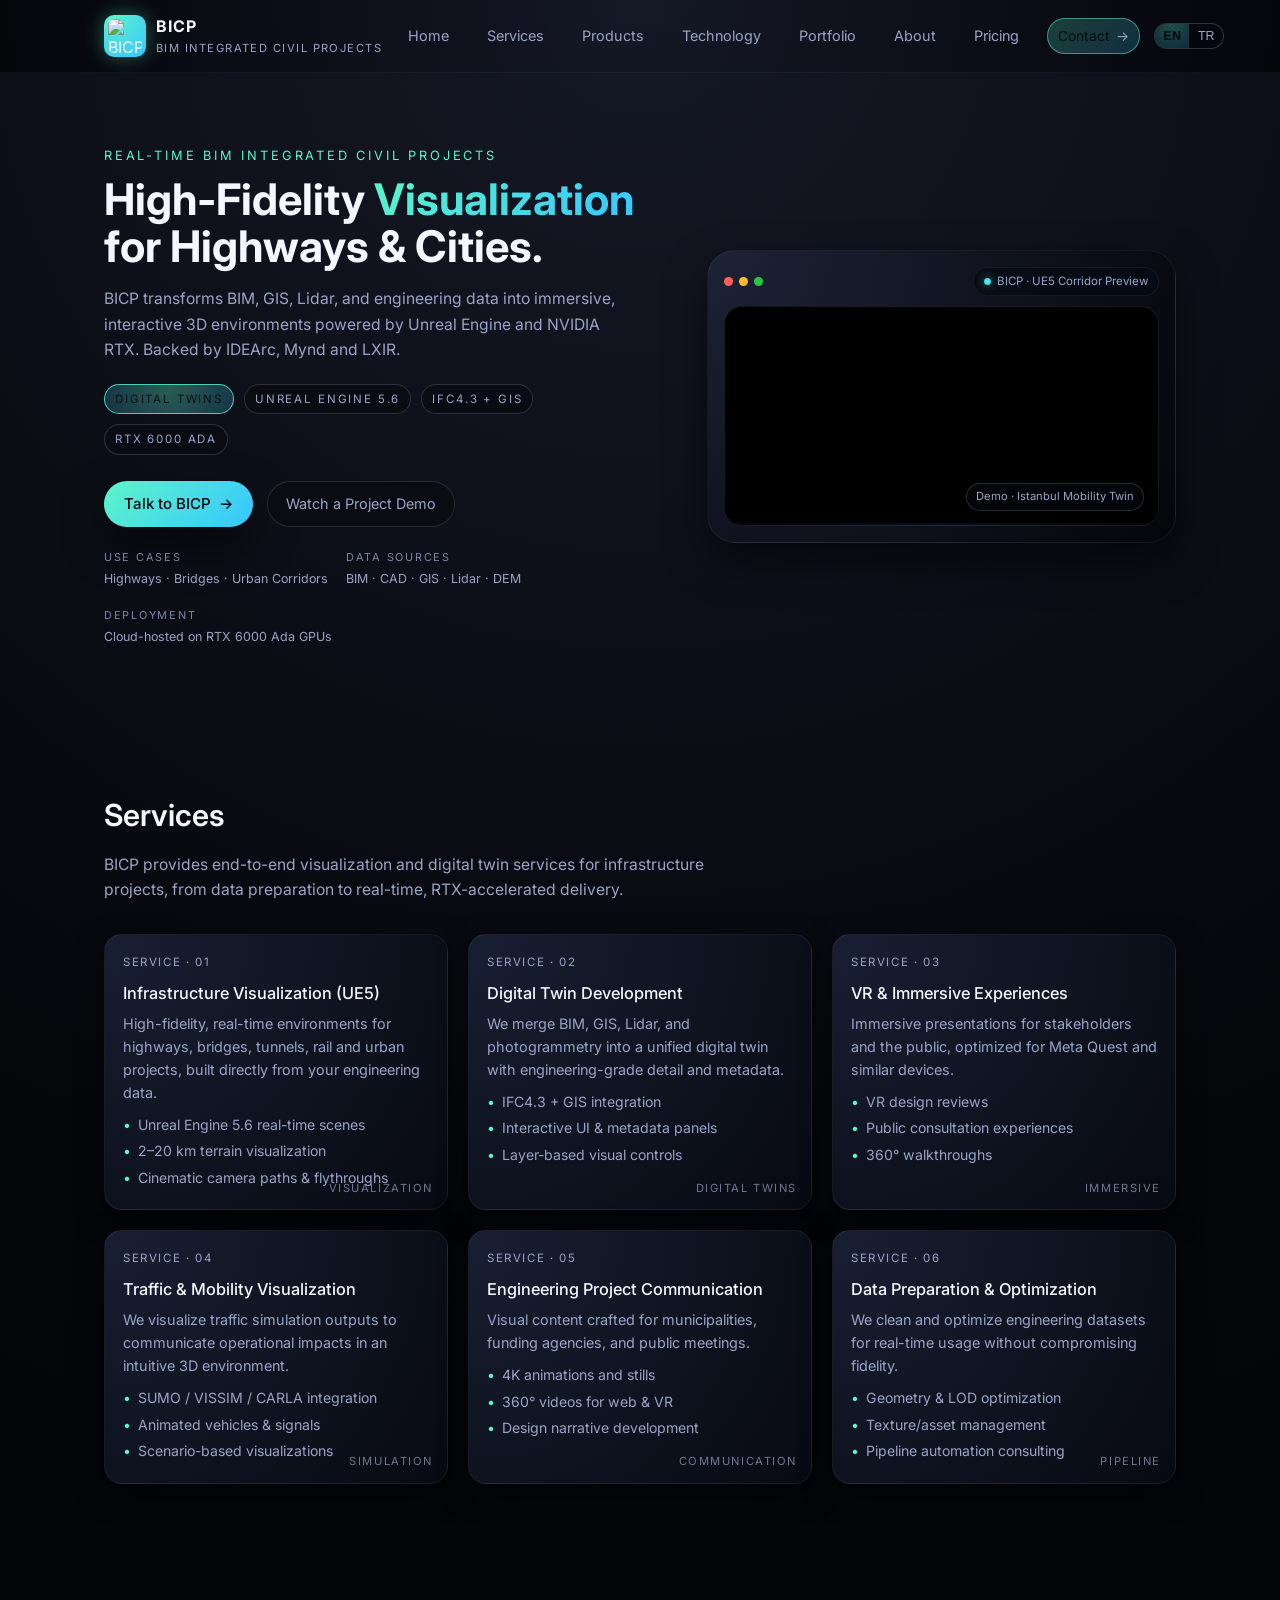
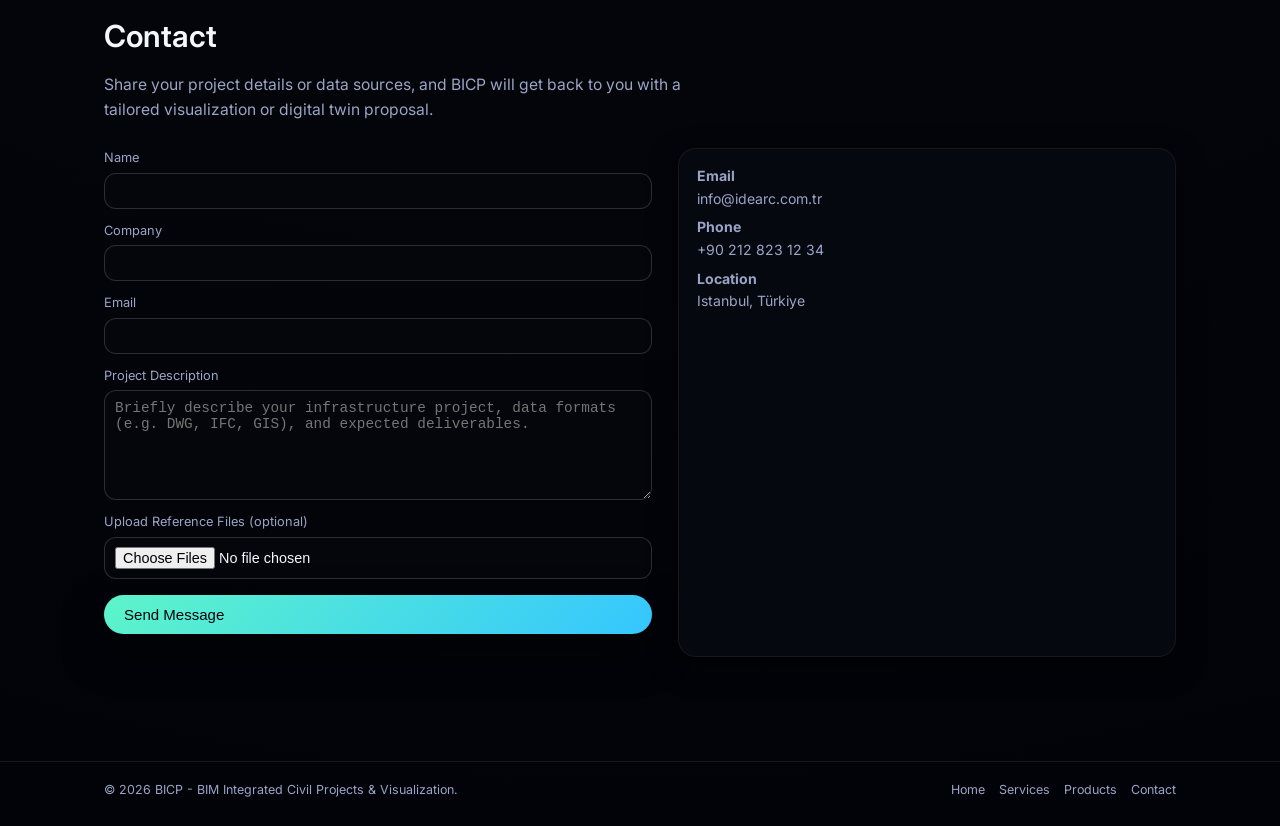
==== commit 11ec939b: "Added 251106 versions of case study images for better quality on high-resolution displays" ====
--- a/index.html
+++ b/index.html
@@ -25,7 +25,7 @@
     <div class="container">
       <nav class="nav">
         <div class="logo">
-          <div class="logo-mark"></div>
+          <div class="logo-mark"><img src="media/logo_bicp.png" alt="BICP logo" class="logo-img" /></div>
           <div>
             <div class="logo-text-main">BICP</div>
             <div class="logo-text-sub" data-i18n="logo-sub">
@@ -44,7 +44,7 @@
             <a href="#services" data-i18n="nav-services">Services</a>
             <a href="products.html" data-i18n="nav-products">Products</a>
             <a href="technology.html" data-i18n="nav-tech">Technology</a>
-            <a href="case-studies.html" data-i18n="nav-cases">Case Studies</a>
+            <a href="case-studies.html" data-i18n="nav-cases">Portfolio</a>
             <a href="about.html" data-i18n="nav-about">About</a>
             <a href="pricing.html" data-i18n="nav-pricing">Pricing</a>
             <a href="#contact" class="nav-cta">
@@ -75,8 +75,7 @@
           <p class="hero-text" data-i18n="hero-text">
             BICP transforms BIM, GIS, Lidar, and engineering data into immersive,
             interactive 3D environments powered by Unreal Engine and NVIDIA RTX.
-            Backed by IDEArc Uluslararası Mühendislik ve Müşavirlik Ltd. Şti,
-            MME Mimarlık and LXIR Teknoloji by Gökhan Dönmez.
+            Backed by IDEArc, Mynd and LXIR.
           </p>
 
           <div class="hero-badges">
@@ -337,11 +336,6 @@
               <strong data-i18n="contact-location-title">Location</strong><br />
               Istanbul, Türkiye
             </p>
-
-            <div class="contact-highlight" data-i18n="contact-highlight">
-              Prefer a live demo? Add a Calendly or booking link here so clients can
-              schedule a call with BICP.
-            </div>
 
             <!-- Google Calendar Appointment Scheduling begin -->
             <div class="calendar-button-wrapper">
@@ -383,4 +377,3 @@
   <script src="assets/js/main.js"></script>
 </body>
 </html>
-
--- a/assets/css/style.css
+++ b/assets/css/style.css
@@ -1,1262 +1,1481 @@
-:root {
-  --bg-main: #05060a;
-  --bg-elevated: #0e1118;
-  --bg-soft: #151926;
-  --accent: #35c6ff;
-  --accent-soft: rgba(53, 198, 255, 0.16);
-  --accent-strong: #5df5c9;
-  --text-main: #f5f7ff;
-  --text-muted: #9aa4c6;
-  --border-subtle: rgba(255, 255, 255, 0.06);
-  --shadow-soft: 0 18px 40px rgba(0, 0, 0, 0.5);
-  --radius-lg: 18px;
-  --radius-xl: 28px;
-  --transition-fast: 0.18s ease-out;
-  --container-width: 1120px;
-}
-
-* {
-  box-sizing: border-box;
-  margin: 0;
-  padding: 0;
-}
-
-html {
-  min-height: 100%;
-  scroll-behavior: smooth;
+@layer tokens {
+  :root {
+    --bg-main: #05060a;
+    --bg-elevated: #0e1118;
+    --bg-soft: #151926;
+    --accent: #35c6ff;
+    --accent-soft: rgba(53, 198, 255, 0.16);
+    --accent-strong: #5df5c9;
+    --text-main: #f5f7ff;
+    --text-muted: #9aa4c6;
+    --text-contrast: #020308;
+    --border-subtle: rgba(255, 255, 255, 0.06);
+    --shadow-soft: 0 18px 40px rgba(0, 0, 0, 0.5);
+    --radius-md: 12px;
+    --radius-lg: 18px;
+    --radius-xl: 28px;
+    --focus-ring: rgba(93, 245, 201, 0.85);
+    --transition-fast: 0.18s ease-out;
+    --transition-normal: 0.28s ease;
+    --container-width: 1120px;
+    --font-sans: "Inter", system-ui, -apple-system, BlinkMacSystemFont, "Segoe UI", sans-serif;
+    --font-size-sm: 0.875rem;
+    --font-size-base: 1rem;
+    --font-size-lg: 1.125rem;
+    --line-tight: 1.2;
+    --line-normal: 1.6;
+    --space-3xs: 0.25rem;
+    --space-2xs: 0.5rem;
+    --space-xs: 0.75rem;
+    --space-sm: 1rem;
+    --space-md: 1.5rem;
+    --space-lg: 2rem;
+    --space-xl: 2.5rem;
+    --space-2xl: 3rem;
+    --space-3xl: 4rem;
+    --space-4xl: 5rem;
+  }
 }
 
-body {
-  min-height: 100%;
-  font-family: "Inter", system-ui, -apple-system, BlinkMacSystemFont,
-    "Segoe UI", sans-serif;
-  background: radial-gradient(circle at top, #151926 0, #05060a 50%, #020308 100%);
-  background-repeat: no-repeat;
-  background-color: #020308;
-  color: var(--text-main);
-  line-height: 1.6;
-  padding-top: 90px;
+@layer base {
+  *, *::before, *::after {
+    box-sizing: border-box;
+    margin: 0;
+    padding: 0;
+  }
+
+  html {
+    min-height: 100%;
+    scroll-behavior: smooth;
+  }
+
+  body {
+    min-height: 100%;
+    font-family: var(--font-sans);
+    font-size: var(--font-size-base);
+    background: radial-gradient(circle at top, #151926 0, #05060a 50%, #020308 100%);
+    background-repeat: no-repeat;
+    background-color: #020308;
+    color: var(--text-main);
+    line-height: var(--line-normal);
+    padding-top: 90px;
+  }
+
+  a {
+    color: inherit;
+    text-decoration: none;
+  }
+
+  img,
+  video {
+    max-width: 100%;
+    display: block;
+  }
+
+  .container {
+    width: 100%;
+    max-width: var(--container-width);
+    margin: 0 auto;
+    padding: 0 var(--space-md);
+  }
+
+  section {
+    padding: var(--space-3xl) 0;
+  }
+
+  @media (max-width: 768px) {
+    section {
+      padding: var(--space-2xl) 0;
+    }
+  }
+
+  :focus-visible {
+    outline: 2px solid var(--focus-ring);
+    outline-offset: 3px;
+  }
+
+  a:focus-visible,
+  button:focus-visible,
+  input:focus-visible,
+  textarea:focus-visible {
+    box-shadow: 0 0 0 2px rgba(3, 13, 18, 0.4), 0 0 0 4px rgba(93, 245, 201, 0.35);
+  }
+
+  ::selection {
+    background: rgba(93, 245, 201, 0.4);
+    color: #000;
+  }
+
+  @media (prefers-reduced-motion: reduce) {
+    *, *::before, *::after {
+      animation-duration: 0.01ms !important;
+      animation-iteration-count: 1 !important;
+      transition-duration: 0.01ms !important;
+      scroll-behavior: auto !important;
+    }
+  }
 }
-
-a {
-  color: inherit;
-  text-decoration: none;
-}
-
-img,
-video {
-  max-width: 100%;
-  display: block;
-}
-
-.container {
-  width: 100%;
-  max-width: var(--container-width);
-  margin: 0 auto;
-  padding: 0 20px;
-}
-
-section {
-  padding: 80px 0;
-}
-
-@media (max-width: 768px) {
-  section {
-    padding: 56px 0;
-  }
-}
-
-.section-title {
-  font-size: clamp(1.9rem, 2.3vw, 2.4rem);
-  font-weight: 600;
-  margin-bottom: 12px;
-}
-
-.section-subtitle {
-  color: var(--text-muted);
-  max-width: 620px;
-  font-size: 0.98rem;
-}
-
-/* HEADER / NAV */
-
-header {
-  position: fixed;
-  top: 0;
-  left: 0;
-  width: 100%;
-  z-index: 40;
-  backdrop-filter: blur(18px);
-  background: radial-gradient(circle at top, rgba(21, 25, 38, 0.96), rgba(5, 6, 10, 0.96));
-  border-bottom: 1px solid rgba(255, 255, 255, 0.04);
+
+@layer utilities {
+  .u-flex {
+    display: flex;
+    gap: var(--space-md);
+  }
+
+  .u-grid {
+    display: grid;
+    gap: var(--space-md);
+  }
+
+  .u-center {
+    display: flex;
+    align-items: center;
+    justify-content: center;
+  }
+
+  .u-text-muted {
+    color: var(--text-muted);
+  }
+
+  .u-pill {
+    border-radius: 999px;
+    padding: var(--space-3xs) var(--space-sm);
+    border: 1px solid rgba(255, 255, 255, 0.15);
+  }
+
+  .sr-only {
+    position: absolute;
+    width: 1px;
+    height: 1px;
+    padding: 0;
+    margin: -1px;
+    overflow: hidden;
+    clip: rect(0, 0, 0, 0);
+    border: 0;
+  }
 }
-
-.nav {
-  display: flex;
-  align-items: center;
-  justify-content: space-between;
-  padding: 14px 0;
-  gap: 16px;
-}
-
-.logo {
-  display: flex;
-  align-items: center;
-  gap: 10px;
-}
-
-.logo-mark {
-  width: 32px;
-  height: 32px;
-  border-radius: 10px;
-  background: radial-gradient(circle at 20% 0%, var(--accent-strong), var(--accent));
-  box-shadow: 0 0 20px rgba(93, 245, 201, 0.35);
-}
-
-.logo-text-main {
-  font-weight: 700;
-  letter-spacing: 0.06em;
-  font-size: 1rem;
-  text-transform: uppercase;
-}
-
-.logo-text-sub {
-  font-size: 0.7rem;
-  color: var(--text-muted);
-  text-transform: uppercase;
-  letter-spacing: 0.13em;
-}
-
-.nav-right {
-  display: flex;
-  align-items: center;
-  gap: 14px;
-}
-
-.nav-links {
-  display: flex;
-  gap: 18px;
-  align-items: center;
-  font-size: 0.9rem;
-}
-
-.nav-links a {
-  color: var(--text-muted);
-  padding: 6px 10px;
-  border-radius: 999px;
-  transition: color var(--transition-fast), background var(--transition-fast);
-}
-
-.nav-links a:hover {
-  color: var(--text-main);
-  background: rgba(255, 255, 255, 0.04);
-}
-
-.nav-cta {
-  padding: 7px 16px;
-  border-radius: 999px;
-  border: 1px solid rgba(93, 245, 201, 0.5);
-  background: linear-gradient(135deg, rgba(93, 245, 201, 0.22), rgba(53, 198, 255, 0.2));
-  font-size: 0.86rem;
-  display: inline-flex;
-  align-items: center;
-  gap: 6px;
-  color: #041012;
-  white-space: nowrap;
-}
-
-.nav-cta span {
-  color: #041012;
-}
-
-.nav-cta:hover {
-  border-color: rgba(93, 245, 201, 0.85);
-  transform: translateY(-1px);
-  box-shadow: 0 8px 20px rgba(0, 0, 0, 0.6);
-}
-
-/* Language switch */
-
-.lang-switch {
-  display: flex;
-  border-radius: 999px;
-  border: 1px solid rgba(255, 255, 255, 0.18);
-  overflow: hidden;
-  background: rgba(4, 7, 14, 0.9);
-}
-
-.lang-btn {
-  border: none;
-  background: transparent;
-  color: var(--text-muted);
-  font-size: 0.78rem;
-  padding: 5px 8px;
-  cursor: pointer;
-  min-width: 34px;
-  text-align: center;
-  transition: background var(--transition-fast), color var(--transition-fast);
-}
-
-.lang-btn.active {
-  background: radial-gradient(circle at top, rgba(93, 245, 201, 0.3), rgba(53, 198, 255, 0.2));
-  color: #02040a;
-  font-weight: 600;
-}
-
-/* Mobile nav toggle */
-
-.nav-toggle {
-  display: none;
-  width: 34px;
-  height: 34px;
-  border-radius: 999px;
-  border: 1px solid rgba(255, 255, 255, 0.2);
-  align-items: center;
-  justify-content: center;
-  background-color: rgba(4, 7, 14, 0.9);
-  cursor: pointer;
-}
-
-.nav-toggle span,
-.nav-toggle span::before,
-.nav-toggle span::after {
-  display: block;
-  width: 18px;
-  height: 2px;
-  border-radius: 999px;
-  background-color: var(--text-main);
-  position: relative;
-  transition: all var(--transition-fast);
-}
-
-.nav-toggle span::before,
-.nav-toggle span::after {
-  content: "";
-  position: absolute;
-  left: 0;
-}
-
-.nav-toggle span::before {
-  top: -6px;
-}
-
-.nav-toggle span::after {
-  top: 6px;
-}
-
-.nav-toggle.active span {
-  background-color: transparent;
-}
-
-.nav-toggle.active span::before {
-  top: 0;
-  transform: rotate(45deg);
-}
-
-.nav-toggle.active span::after {
-  top: 0;
-  transform: rotate(-45deg);
-}
-
-@media (max-width: 900px) {
-  .nav {
-    padding: 10px 0;
-  }
-
-  .nav-right {
-    gap: 10px;
-  }
-
-  .nav-links {
-    position: absolute;
-    inset: 54px 16px auto 16px;
-    background: rgba(6, 8, 14, 0.98);
-    border-radius: 16px;
-    padding: 12px;
-    flex-direction: column;
-    align-items: stretch;
-    border: 1px solid rgba(255, 255, 255, 0.06);
-    transform-origin: top;
-    transform: scaleY(0.8);
-    opacity: 0;
-    visibility: hidden;
-    pointer-events: none;
-    transition: opacity var(--transition-fast),
-      transform var(--transition-fast),
-      visibility var(--transition-fast);
-  }
-
-  .nav-links.open {
-    opacity: 1;
-    transform: scaleY(1);
-    visibility: visible;
-    pointer-events: auto;
-  }
-
-  .nav-links a {
-    padding: 8px 12px;
-  }
-
-  .nav-links .nav-cta {
-    justify-content: center;
-    margin-top: 4px;
-  }
-
-  .nav-toggle {
-    display: inline-flex;
-  }
-}
-
-/* HERO */
-
-.hero {
-  padding: 56px 0 80px 0;
-}
-
-.hero-grid {
-  display: grid;
-  grid-template-columns: minmax(0, 1.2fr) minmax(0, 1fr);
-  gap: 40px;
-  align-items: center;
-}
-
-@media (max-width: 900px) {
-  .hero-grid {
-    grid-template-columns: minmax(0, 1fr);
-    gap: 28px;
-  }
-}
-
-.hero-eyebrow {
-  font-size: 0.8rem;
-  text-transform: uppercase;
-  letter-spacing: 0.22em;
-  color: var(--accent-strong);
-  margin-bottom: 10px;
-}
-
-.hero-title {
-  font-size: clamp(2.3rem, 3.4vw, 3.4rem);
-  font-weight: 700;
-  line-height: 1.08;
-  margin-bottom: 16px;
-}
-
-.hero-title span {
-  background: linear-gradient(135deg, var(--accent-strong), var(--accent));
-  -webkit-background-clip: text;
-  background-clip: text;
-  color: transparent;
-}
-
-.hero-text {
-  color: var(--text-muted);
-  font-size: 0.98rem;
-  max-width: 520px;
-  margin-bottom: 22px;
-}
-
-.hero-badges {
-  display: flex;
-  flex-wrap: wrap;
-  gap: 10px;
-  margin-bottom: 26px;
-}
-
-.badge {
-  font-size: 0.72rem;
-  text-transform: uppercase;
-  letter-spacing: 0.16em;
-  padding: 5px 10px;
-  border-radius: 999px;
-  border: 1px solid rgba(255, 255, 255, 0.15);
-  color: var(--text-muted);
-  background: rgba(10, 12, 18, 0.85);
-}
-
-.badge-accent {
-  border-color: rgba(93, 245, 201, 0.8);
-  background: radial-gradient(circle at top, rgba(93, 245, 201, 0.35), rgba(53, 198, 255, 0.2));
-  color: #041012;
-}
-
-.hero-cta-row {
-  display: flex;
-  flex-wrap: wrap;
-  gap: 14px;
-  margin-bottom: 22px;
-}
-
-.btn-primary {
-  padding: 11px 20px;
-  border-radius: 999px;
-  border: none;
-  outline: none;
-  cursor: pointer;
-  font-size: 0.94rem;
-  font-weight: 500;
-  background: linear-gradient(135deg, var(--accent-strong), var(--accent));
-  color: #02040a;
-  display: inline-flex;
-  align-items: center;
-  gap: 8px;
-  box-shadow: var(--shadow-soft);
-  transition: transform var(--transition-fast),
-    box-shadow var(--transition-fast),
-    filter var(--transition-fast);
-}
-
-.btn-primary:hover {
-  transform: translateY(-1px);
-  filter: brightness(1.05);
-  box-shadow: 0 18px 40px rgba(0, 0, 0, 0.8);
-}
-
-.btn-secondary {
-  padding: 10px 18px;
-  border-radius: 999px;
-  border: 1px solid rgba(255, 255, 255, 0.12);
-  background: rgba(10, 12, 18, 0.92);
-  color: var(--text-muted);
-  font-size: 0.9rem;
-  display: inline-flex;
-  align-items: center;
-  gap: 8px;
-  cursor: pointer;
-  transition: background var(--transition-fast), border-color var(--transition-fast),
-    color var(--transition-fast), transform var(--transition-fast);
-}
-
-.btn-secondary:hover {
-  background: rgba(255, 255, 255, 0.04);
-  border-color: rgba(255, 255, 255, 0.2);
-  color: var(--text-main);
-  transform: translateY(-1px);
-}
-
-.hero-meta {
-  display: flex;
-  flex-wrap: wrap;
-  gap: 18px;
-  font-size: 0.78rem;
-  color: var(--text-muted);
-}
-
-.hero-meta-item span {
-  display: block;
-}
-
-.hero-meta-label {
-  text-transform: uppercase;
-  letter-spacing: 0.16em;
-  font-size: 0.68rem;
-  color: rgba(154, 164, 198, 0.8);
-}
-
-.hero-meta-value {
-  margin-top: 3px;
-}
-
-/* Hero Media */
-
-.hero-media {
-  position: relative;
-  border-radius: var(--radius-xl);
-  background: radial-gradient(circle at top left, #1d2236, #05060a);
-  padding: 16px;
-  border: 1px solid var(--border-subtle);
-  box-shadow: var(--shadow-soft);
-  overflow: hidden;
-}
-
-.hero-media-header {
-  display: flex;
-  justify-content: space-between;
-  align-items: center;
-  margin-bottom: 10px;
-  font-size: 0.78rem;
-  color: var(--text-muted);
-}
-
-.hero-media-dots {
-  display: flex;
-  gap: 6px;
-}
-
-.hero-media-dot {
-  width: 9px;
-  height: 9px;
-  border-radius: 999px;
-  background-color: rgba(255, 255, 255, 0.16);
-}
-
-.hero-media-dot:nth-child(1) {
-  background-color: #ff5f57;
-}
-
-.hero-media-dot:nth-child(2) {
-  background-color: #febc2e;
-}
-
-.hero-media-dot:nth-child(3) {
-  background-color: #27c840;
-}
-
-.hero-media-chip {
-  padding: 4px 10px;
-  border-radius: 999px;
-  background: rgba(7, 11, 20, 0.82);
-  border: 1px solid rgba(255, 255, 255, 0.06);
-  display: inline-flex;
-  align-items: center;
-  gap: 6px;
-  font-size: 0.72rem;
-}
-
-.hero-media-chip-dot {
-  width: 7px;
-  height: 7px;
-  border-radius: 999px;
-  background: radial-gradient(circle, var(--accent-strong), var(--accent));
-  box-shadow: 0 0 10px rgba(93, 245, 201, 0.6);
-}
-
-.hero-media-body {
-  border-radius: 18px;
-  overflow: hidden;
-  position: relative;
-  background: radial-gradient(circle at top, #151a2b, #05060a);
-  border: 1px solid rgba(255, 255, 255, 0.06);
-  min-height: 220px;
-}
-
-.hero-media-placeholder {
-  display: flex;
-  align-items: center;
-  justify-content: center;
-  padding: 60px 14px;
-  font-size: 0.88rem;
-  color: var(--text-muted);
-  text-align: center;
-}
-
-.hero-media-placeholder strong {
-  display: block;
-  margin-bottom: 4px;
-  color: var(--text-main);
+
+@layer components {
+  .section-title {
+    font-size: clamp(1.9rem, 2.3vw, 2.4rem);
+    font-weight: 600;
+    margin-bottom: 12px;
+  }
+
+  .section-subtitle {
+    color: var(--text-muted);
+    max-width: 620px;
+    font-size: 0.98rem;
+  }
+
+  /* HEADER / NAV */
+
+  header {
+    position: fixed;
+    top: 0;
+    left: 0;
+    width: 100%;
+    z-index: 40;
+    backdrop-filter: blur(18px);
+    background: radial-gradient(circle at top, rgba(21, 25, 38, 0.96), rgba(5, 6, 10, 0.96));
+    border-bottom: 1px solid rgba(255, 255, 255, 0.04);
+  }
+
+  .nav {
+    display: flex;
+    align-items: center;
+    justify-content: space-between;
+    padding: 14px 0;
+    gap: 16px;
+  }
+
+  .logo {
+    display: flex;
+    align-items: center;
+    gap: 10px;
+  }
+
+  .logo-mark {
+    width: 42px;
+    height: 42px;
+    border-radius: 10px;
+    background: radial-gradient(circle at 20% 0%, var(--accent-strong), var(--accent));
+    box-shadow: 0 0 20px rgba(93, 245, 201, 0.35);
+    display: flex;
+    align-items: center;
+    justify-content: center;
+    padding: 4px;
+  }
+
+  .logo-img {
+    width: 100%;
+    height: 100%;
+    object-fit: contain;
+    border-radius: 6px;
+  }
+
+  .logo-text-main {
+    font-weight: 700;
+    letter-spacing: 0.06em;
+    font-size: 1rem;
+    text-transform: uppercase;
+  }
+
+  .logo-text-sub {
+    font-size: 0.7rem;
+    color: var(--text-muted);
+    text-transform: uppercase;
+    letter-spacing: 0.13em;
+    white-space: nowrap;
+  }
+
+  .nav-right {
+    display: flex;
+    align-items: center;
+    gap: 14px;
+  }
+
+  .nav-links {
+    display: flex;
+    gap: 18px;
+    align-items: center;
+    font-size: 0.9rem;
+  }
+
+  .nav-links a {
+    color: var(--text-muted);
+    padding: 6px 10px;
+    border-radius: 999px;
+    transition: color var(--transition-fast), background var(--transition-fast);
+    white-space: nowrap;
+  }
+
+  .nav-links a:hover {
+    color: var(--text-main);
+    background: rgba(255, 255, 255, 0.04);
+  }
+
+  .nav-cta {
+    padding: 7px 16px;
+    border-radius: 999px;
+    border: 1px solid rgba(93, 245, 201, 0.5);
+    background: linear-gradient(135deg, rgba(93, 245, 201, 0.22), rgba(53, 198, 255, 0.2));
+    font-size: 0.86rem;
+    display: inline-flex;
+    align-items: center;
+    gap: 6px;
+    color: #041012;
+    white-space: nowrap;
+  }
+
+  .nav-cta span {
+    color: #041012;
+  }
+
+  .nav-cta:hover {
+    border-color: rgba(93, 245, 201, 0.85);
+    transform: translateY(-1px);
+    box-shadow: 0 8px 20px rgba(0, 0, 0, 0.6);
+  }
+
+  /* Language switch */
+
+  .lang-switch {
+    display: flex;
+    border-radius: 999px;
+    border: 1px solid rgba(255, 255, 255, 0.18);
+    overflow: hidden;
+    background: rgba(4, 7, 14, 0.9);
+  }
+
+  .lang-btn {
+    border: none;
+    background: transparent;
+    color: var(--text-muted);
+    font-size: 0.78rem;
+    padding: 5px 8px;
+    cursor: pointer;
+    min-width: 34px;
+    text-align: center;
+    transition: background var(--transition-fast), color var(--transition-fast);
+  }
+
+  .lang-btn.active {
+    background: radial-gradient(circle at top, rgba(93, 245, 201, 0.3), rgba(53, 198, 255, 0.2));
+    color: #02040a;
+    font-weight: 600;
+  }
+
+  /* Mobile nav toggle */
+
+  .nav-toggle {
+    display: none;
+    width: 34px;
+    height: 34px;
+    border-radius: 999px;
+    border: 1px solid rgba(255, 255, 255, 0.2);
+    align-items: center;
+    justify-content: center;
+    background-color: rgba(4, 7, 14, 0.9);
+    cursor: pointer;
+  }
+
+  .nav-toggle span,
+  .nav-toggle span::before,
+  .nav-toggle span::after {
+    display: block;
+    width: 18px;
+    height: 2px;
+    border-radius: 999px;
+    background-color: var(--text-main);
+    position: relative;
+    transition: all var(--transition-fast);
+  }
+
+  .nav-toggle span::before,
+  .nav-toggle span::after {
+    content: "";
+    position: absolute;
+    left: 0;
+  }
+
+  .nav-toggle span::before {
+    top: -6px;
+  }
+
+  .nav-toggle span::after {
+    top: 6px;
+  }
+
+  .nav-toggle.active span {
+    background-color: transparent;
+  }
+
+  .nav-toggle.active span::before {
+    top: 0;
+    transform: rotate(45deg);
+  }
+
+  .nav-toggle.active span::after {
+    top: 0;
+    transform: rotate(-45deg);
+  }
+
+  @media (max-width: 900px) {
+    .nav {
+      padding: 10px 0;
+    }
+
+    .nav-right {
+      gap: 10px;
+    }
+
+    .nav-links {
+      position: absolute;
+      inset: 54px 16px auto 16px;
+      background: rgba(6, 8, 14, 0.98);
+      border-radius: 16px;
+      padding: 12px;
+      flex-direction: column;
+      align-items: stretch;
+      border: 1px solid rgba(255, 255, 255, 0.06);
+      transform-origin: top;
+      transform: scaleY(0.8);
+      opacity: 0;
+      visibility: hidden;
+      pointer-events: none;
+      transition: opacity var(--transition-fast),
+        transform var(--transition-fast),
+        visibility var(--transition-fast);
+    }
+
+    .nav-links.open {
+      opacity: 1;
+      transform: scaleY(1);
+      visibility: visible;
+      pointer-events: auto;
+    }
+
+    .nav-links a {
+      padding: 8px 12px;
+    }
+
+    .nav-links .nav-cta {
+      justify-content: center;
+      margin-top: 4px;
+    }
+
+    .nav-toggle {
+      display: inline-flex;
+    }
+  }
+
+  /* HERO */
+
+  .hero {
+    padding: 56px 0 80px 0;
+  }
+
+  .hero-grid {
+    display: grid;
+    grid-template-columns: minmax(0, 1.2fr) minmax(0, 1fr);
+    gap: 40px;
+    align-items: center;
+  }
+
+  @media (max-width: 900px) {
+    .hero-grid {
+      grid-template-columns: minmax(0, 1fr);
+      gap: 28px;
+    }
+  }
+
+  .hero-eyebrow {
+    font-size: 0.8rem;
+    text-transform: uppercase;
+    letter-spacing: 0.22em;
+    color: var(--accent-strong);
+    margin-bottom: 10px;
+  }
+
+  .hero-title {
+    font-size: clamp(2.3rem, 3.4vw, 3.4rem);
+    font-weight: 700;
+    line-height: 1.08;
+    margin-bottom: 16px;
+  }
+
+  .hero-title span {
+    background: linear-gradient(135deg, var(--accent-strong), var(--accent));
+    -webkit-background-clip: text;
+    background-clip: text;
+    color: transparent;
+  }
+
+  .hero-text {
+    color: var(--text-muted);
+    font-size: 0.98rem;
+    max-width: 520px;
+    margin-bottom: 22px;
+  }
+
+  .hero-badges {
+    display: flex;
+    flex-wrap: wrap;
+    gap: 10px;
+    margin-bottom: 26px;
+  }
+
+  .badge {
+    font-size: 0.72rem;
+    text-transform: uppercase;
+    letter-spacing: 0.16em;
+    padding: 5px 10px;
+    border-radius: 999px;
+    border: 1px solid rgba(255, 255, 255, 0.15);
+    color: var(--text-muted);
+    background: rgba(10, 12, 18, 0.85);
+  }
+
+  .badge-accent {
+    border-color: rgba(93, 245, 201, 0.8);
+    background: radial-gradient(circle at top, rgba(93, 245, 201, 0.35), rgba(53, 198, 255, 0.2));
+    color: #041012;
+  }
+
+  .hero-cta-row {
+    display: flex;
+    flex-wrap: wrap;
+    gap: 14px;
+    margin-bottom: 22px;
+  }
+
+  .btn-primary {
+    padding: 11px 20px;
+    border-radius: 999px;
+    border: none;
+    outline: none;
+    cursor: pointer;
+    font-size: 0.94rem;
+    font-weight: 500;
+    background: linear-gradient(135deg, var(--accent-strong), var(--accent));
+    color: #02040a;
+    display: inline-flex;
+    align-items: center;
+    gap: 8px;
+    box-shadow: var(--shadow-soft);
+    transition: transform var(--transition-fast),
+      box-shadow var(--transition-fast),
+      filter var(--transition-fast);
+  }
+
+  .btn-primary:hover {
+    transform: translateY(-1px);
+    filter: brightness(1.05);
+    box-shadow: 0 18px 40px rgba(0, 0, 0, 0.8);
+  }
+
+  .btn-secondary {
+    padding: 10px 18px;
+    border-radius: 999px;
+    border: 1px solid rgba(255, 255, 255, 0.12);
+    background: rgba(10, 12, 18, 0.92);
+    color: var(--text-muted);
+    font-size: 0.9rem;
+    display: inline-flex;
+    align-items: center;
+    gap: 8px;
+    cursor: pointer;
+    transition: background var(--transition-fast), border-color var(--transition-fast),
+      color var(--transition-fast), transform var(--transition-fast);
+  }
+
+  .btn-secondary:hover {
+    background: rgba(255, 255, 255, 0.04);
+    border-color: rgba(255, 255, 255, 0.2);
+    color: var(--text-main);
+    transform: translateY(-1px);
+  }
+
+  .hero-meta {
+    display: flex;
+    flex-wrap: wrap;
+    gap: 18px;
+    font-size: 0.78rem;
+    color: var(--text-muted);
+  }
+
+  .hero-meta-item span {
+    display: block;
+  }
+
+  .hero-meta-label {
+    text-transform: uppercase;
+    letter-spacing: 0.16em;
+    font-size: 0.68rem;
+    color: rgba(154, 164, 198, 0.8);
+  }
+
+  .hero-meta-value {
+    margin-top: 3px;
+  }
+
+  /* Hero Media */
+
+  .hero-media {
+    position: relative;
+    border-radius: var(--radius-xl);
+    background: radial-gradient(circle at top left, #1d2236, #05060a);
+    padding: 16px;
+    border: 1px solid var(--border-subtle);
+    box-shadow: var(--shadow-soft);
+    overflow: hidden;
+  }
+
+  .hero-media-header {
+    display: flex;
+    justify-content: space-between;
+    align-items: center;
+    margin-bottom: 10px;
+    font-size: 0.78rem;
+    color: var(--text-muted);
+  }
+
+  .hero-media-dots {
+    display: flex;
+    gap: 6px;
+  }
+
+  .hero-media-dot {
+    width: 9px;
+    height: 9px;
+    border-radius: 999px;
+    background-color: rgba(255, 255, 255, 0.16);
+  }
+
+  .hero-media-dot:nth-child(1) {
+    background-color: #ff5f57;
+  }
+
+  .hero-media-dot:nth-child(2) {
+    background-color: #febc2e;
+  }
+
+  .hero-media-dot:nth-child(3) {
+    background-color: #27c840;
+  }
+
+  .hero-media-chip {
+    padding: 4px 10px;
+    border-radius: 999px;
+    background: rgba(7, 11, 20, 0.82);
+    border: 1px solid rgba(255, 255, 255, 0.06);
+    display: inline-flex;
+    align-items: center;
+    gap: 6px;
+    font-size: 0.72rem;
+  }
+
+  .hero-media-chip-dot {
+    width: 7px;
+    height: 7px;
+    border-radius: 999px;
+    background: radial-gradient(circle, var(--accent-strong), var(--accent));
+    box-shadow: 0 0 10px rgba(93, 245, 201, 0.6);
+  }
+
+  .hero-media-body {
+    border-radius: 18px;
+    overflow: hidden;
+    position: relative;
+    background: radial-gradient(circle at top, #151a2b, #05060a);
+    border: 1px solid rgba(255, 255, 255, 0.06);
+    min-height: 220px;
+  }
+
+  .hero-media-placeholder {
+    display: flex;
+    align-items: center;
+    justify-content: center;
+    padding: 60px 14px;
+    font-size: 0.88rem;
+    color: var(--text-muted);
+    text-align: center;
+  }
+
+  .hero-media-placeholder strong {
+    display: block;
+    margin-bottom: 4px;
+    color: var(--text-main);
+  }
+
+  .hero-media-video {
+    width: 100%;
+    height: 100%;
+    display: block;
+    object-fit: cover;
+    background: #000;
+  }
+
+  .hero-media-tag {
+    position: absolute;
+    bottom: 14px;
+    right: 14px;
+    font-size: 0.7rem;
+    padding: 4px 9px;
+    border-radius: 999px;
+    background: rgba(5, 6, 10, 0.86);
+    border: 1px solid rgba(255, 255, 255, 0.15);
+    color: var(--text-muted);
+  }
+
+  /* CARDS / GRID */
+
+  .card-grid {
+    margin-top: 32px;
+    display: grid;
+    grid-template-columns: repeat(3, minmax(0, 1fr));
+    gap: 20px;
+  }
+
+  @media (max-width: 1000px) {
+    .card-grid {
+      grid-template-columns: repeat(2, minmax(0, 1fr));
+    }
+  }
+
+  @media (max-width: 700px) {
+    .card-grid {
+      grid-template-columns: minmax(0, 1fr);
+    }
+  }
+
+  .card {
+    border-radius: var(--radius-lg);
+    background: radial-gradient(circle at top left, #191f33, #070a11);
+    border: 1px solid var(--border-subtle);
+    padding: 18px 18px 16px 18px;
+    box-shadow: 0 10px 28px rgba(0, 0, 0, 0.55);
+    position: relative;
+    overflow: hidden;
+    transition: transform var(--transition-fast), box-shadow var(--transition-fast),
+      border-color var(--transition-fast), background var(--transition-fast);
+  }
+
+  .card::before {
+    content: "";
+    position: absolute;
+    inset: 0;
+    background: radial-gradient(
+      circle at top left,
+      rgba(93, 245, 201, 0.16),
+      transparent 60%
+    );
+    opacity: 0;
+    transition: opacity var(--transition-fast);
+    pointer-events: none;
+  }
+
+  .card:hover {
+    transform: translateY(-3px);
+    border-color: rgba(93, 245, 201, 0.6);
+    box-shadow: 0 16px 36px rgba(0, 0, 0, 0.8);
+  }
+
+  .card:hover::before {
+    opacity: 1;
+  }
+
+  .card-label {
+    font-size: 0.72rem;
+    text-transform: uppercase;
+    letter-spacing: 0.14em;
+    color: var(--text-muted);
+    margin-bottom: 8px;
+  }
+
+  .card-title {
+    font-size: 1.02rem;
+    font-weight: 500;
+    margin-bottom: 6px;
+  }
+
+  .card-text {
+    font-size: 0.9rem;
+    color: var(--text-muted);
+  }
+
+  .card-list {
+    margin-top: 10px;
+    list-style: none;
+    padding-left: 0;
+    font-size: 0.88rem;
+    color: var(--text-muted);
+  }
+
+  .card-list li {
+    padding-left: 15px;
+    position: relative;
+    margin-bottom: 4px;
+  }
+
+  .card-list li::before {
+    content: "•";
+    position: absolute;
+    left: 0;
+    top: 0;
+    color: var(--accent-strong);
+  }
+
+  .card-tag {
+    position: absolute;
+    right: 14px;
+    bottom: 12px;
+    font-size: 0.7rem;
+    text-transform: uppercase;
+    letter-spacing: 0.14em;
+    color: rgba(154, 164, 198, 0.7);
+  }
+
+  /* Shared layouts */
+
+  .two-col {
+    margin-top: 30px;
+    display: grid;
+    grid-template-columns: minmax(0, 1.2fr) minmax(0, 1fr);
+    gap: 22px;
+  }
+
+  @media (max-width: 900px) {
+    .two-col {
+      grid-template-columns: minmax(0, 1fr);
+    }
+  }
+
+  .pill-list {
+    display: flex;
+    flex-wrap: wrap;
+    gap: 10px;
+    margin-top: 14px;
+  }
+
+  .pill {
+    font-size: 0.78rem;
+    padding: 5px 10px;
+    border-radius: 999px;
+    border: 1px solid rgba(255, 255, 255, 0.14);
+    color: var(--text-muted);
+    background: rgba(7, 10, 18, 0.92);
+  }
+
+  .media-block {
+    border-radius: var(--radius-lg);
+    border: 1px dashed rgba(255, 255, 255, 0.18);
+    padding: 18px;
+    min-height: 160px;
+    display: flex;
+    align-items: center;
+    justify-content: center;
+    text-align: center;
+    font-size: 0.86rem;
+    color: var(--text-muted);
+    background: rgba(6, 8, 14, 0.9);
+  }
+
+  .media-block strong {
+    display: block;
+    margin-bottom: 4px;
+    color: var(--text-main);
+  }
+
+  .partner-media {
+    display: flex;
+    flex-wrap: wrap;
+    gap: var(--space-sm);
+    align-items: center;
+  }
+
+  .partner-logos {
+    display: flex;
+    gap: var(--space-sm);
+    flex-wrap: wrap;
+  }
+
+  .partner-logos a {
+    display: inline-flex;
+    align-items: center;
+  }
+
+  .partner-logo {
+    height: 42px;
+    width: auto;
+    filter: grayscale(0.1);
+    opacity: 0.9;
+  }
+
+  .partner-logo--lxir {
+    height: 72px;
+  }
+
+  @media (max-width: 600px) {
+    .partner-media {
+      flex-direction: column;
+      align-items: flex-start;
+    }
+  }
+
+  /* Case studies */
+
+  .case-grid {
+    margin-top: 26px;
+    display: grid;
+    grid-template-columns: repeat(2, minmax(0, 1fr));
+    gap: 20px;
+  }
+
+  @media (max-width: 800px) {
+    .case-grid {
+      grid-template-columns: minmax(0, 1fr);
+  }
+
+  }
+
+  .case-card {
+    border-radius: var(--radius-lg);
+    border: 1px solid var(--border-subtle);
+    background: radial-gradient(circle at top left, #191f33, #070a11);
+    padding: 16px;
+    box-shadow: 0 10px 28px rgba(0, 0, 0, 0.55);
+  }
+
+  .case-header {
+    display: flex;
+    justify-content: space-between;
+    align-items: baseline;
+    margin-bottom: 10px;
+  }
+
+  .case-title {
+    font-size: 1rem;
+    font-weight: 500;
+  }
+
+  .case-tag {
+    font-size: 0.72rem;
+    text-transform: uppercase;
+    letter-spacing: 0.16em;
+    color: var(--text-muted);
+  }
+
+  .case-meta {
+    font-size: 0.8rem;
+    color: var(--text-muted);
+    margin-bottom: 8px;
+  }
+
+  .case-media {
+    margin-top: 12px;
+    border-radius: var(--radius-lg);
+    border: 1px solid rgba(255, 255, 255, 0.12);
+    overflow: hidden;
+    background: rgba(3, 5, 10, 0.9);
+  }
+
+  .case-media video,
+  .case-media iframe,
+  .case-media img {
+    width: 100%;
+    display: block;
+  }
+
+  .case-media-video {
+    background: #000;
+  }
+
+  .case-media-video + .case-media-video {
+    margin-top: var(--space-sm);
+  }
+
+  .case-media-gallery {
+    margin-top: 12px;
+    border-radius: var(--radius-lg);
+    border: 1px solid rgba(255, 255, 255, 0.12);
+    background: rgba(3, 5, 10, 0.9);
+    padding: var(--space-sm);
+  }
+
+  .case-media-gallery-track {
+    position: relative;
+    overflow: hidden;
+    border-radius: var(--radius-md);
+  }
+
+  .case-media-slide {
+    display: none;
+  }
+
+  .case-media-slide.active {
+    display: block;
+  }
+
+  .case-media-slide video {
+    width: 100%;
+    display: block;
+    background: #000;
+  }
+
+  .case-media-gallery-nav {
+    display: flex;
+    justify-content: center;
+    gap: var(--space-xs);
+    margin-top: var(--space-sm);
+  }
+
+  .case-media-gallery-nav button {
+    width: 12px;
+    height: 12px;
+    border-radius: 50%;
+    border: 1px solid rgba(255, 255, 255, 0.4);
+    background: transparent;
+    cursor: pointer;
+    padding: 0;
+  }
+
+  .case-media-gallery-nav button.active {
+    background: var(--accent-strong);
+    border-color: var(--accent-strong);
+  }
+
+  .case-media--placeholder {
+    border-style: dashed;
+    border-color: rgba(255, 255, 255, 0.3);
+    display: flex;
+    align-items: center;
+    justify-content: center;
+    padding: var(--space-md);
+    min-height: 180px;
+    text-align: center;
+  }
+
+  .case-media--placeholder p {
+    color: var(--text-muted);
+    font-size: 0.82rem;
+  }
+
+  /* About */
+
+  .about-grid {
+    margin-top: 30px;
+    display: grid;
+    grid-template-columns: minmax(0, 1.1fr) minmax(0, 1fr);
+    gap: 30px;
+  }
+
+  @media (max-width: 900px) {
+    .about-grid {
+      grid-template-columns: minmax(0, 1fr);
+    }
+  }
+
+  .about-card {
+    border-radius: var(--radius-lg);
+    border: 1px solid var(--border-subtle);
+    padding: 18px 18px 16px 18px;
+    background: rgba(7, 9, 16, 0.96);
+    box-shadow: 0 10px 28px rgba(0, 0, 0, 0.55);
+  }
+
+  .value-list {
+    list-style: none;
+    margin-top: 10px;
+    padding-left: 0;
+    font-size: 0.88rem;
+    color: var(--text-muted);
+  }
+
+  .value-list li {
+    margin-bottom: 4px;
+    padding-left: 15px;
+    position: relative;
+  }
+
+  .value-list li::before {
+    content: "◆";
+    position: absolute;
+    left: 0;
+    top: 0;
+    color: var(--accent-strong);
+    font-size: 0.7rem;
+  }
+
+  /* Contact */
+
+  .contact-grid {
+    margin-top: 26px;
+    display: grid;
+    grid-template-columns: minmax(0, 1.1fr) minmax(0, 1fr);
+    gap: 26px;
+  }
+
+  @media (max-width: 900px) {
+    .contact-grid {
+      grid-template-columns: minmax(0, 1fr);
+    }
+  }
+
+  form {
+    display: grid;
+    gap: 12px;
+  }
+
+  .field {
+    display: flex;
+    flex-direction: column;
+    gap: 4px;
+  }
+
+  .field label {
+    font-size: 0.8rem;
+    color: var(--text-muted);
+  }
+
+  .field input,
+  .field textarea {
+    border-radius: 12px;
+    border: 1px solid rgba(255, 255, 255, 0.16);
+    background-color: rgba(5, 7, 13, 0.96);
+    padding: 9px 10px;
+    color: var(--text-main);
+    font-size: 0.9rem;
+    outline: none;
+    transition: border-color var(--transition-fast),
+      box-shadow var(--transition-fast),
+      background-color var(--transition-fast);
+  }
+
+  .field textarea {
+    min-height: 110px;
+    resize: vertical;
+  }
+
+  .form-status {
+    font-size: 0.85rem;
+    color: var(--accent-strong);
+    min-height: 1em;
+    margin-top: -2px;
+  }
+
+  .form-status.error {
+    color: #ff9b9b;
+  }
+
+  .field input:focus,
+  .field textarea:focus {
+    border-color: rgba(93, 245, 201, 0.7);
+    box-shadow: 0 0 0 1px rgba(93, 245, 201, 0.4);
+    background-color: rgba(4, 7, 12, 1);
+  }
+
+  .contact-info {
+    border-radius: var(--radius-lg);
+    border: 1px solid var(--border-subtle);
+    padding: 16px 18px;
+    background: rgba(7, 9, 16, 0.96);
+    box-shadow: 0 10px 28px rgba(0, 0, 0, 0.55);
+    font-size: 0.88rem;
+    color: var(--text-muted);
+  }
+
+  .contact-info p + p {
+    margin-top: 6px;
+  }
+
+  .calendar-button-wrapper {
+    margin-top: 16px;
+  }
+
+  .calendar-button-wrapper .qxCTlb {
+    display: inline-flex;
+    align-items: center;
+    gap: 8px;
+    border-radius: 999px;
+    border: none;
+    background: linear-gradient(135deg, var(--accent-strong), var(--accent));
+    color: #000 !important;
+    padding: 11px 20px;
+    font-size: 0.94rem;
+    font-weight: 500;
+    cursor: pointer;
+    transition: transform var(--transition-fast), box-shadow var(--transition-fast),
+      filter var(--transition-fast);
+    box-shadow: var(--shadow-soft);
+  }
+
+  .calendar-button-wrapper .qxCTlb:hover {
+    transform: translateY(-1px);
+    filter: brightness(1.05);
+    box-shadow: 0 18px 40px rgba(0, 0, 0, 0.8);
+  }
+
+  .calendar-button-wrapper .qxCTlb:focus-visible {
+    outline: 2px solid rgba(93, 245, 201, 0.8);
+    outline-offset: 2px;
+  }
+
+  /* Footer */
+
+  footer {
+    border-top: 1px solid rgba(255, 255, 255, 0.08);
+    margin-top: 40px;
+    padding: 18px 0 26px 0;
+    font-size: 0.78rem;
+    color: var(--text-muted);
+  }
+
+  .footer-row {
+    display: flex;
+    flex-wrap: wrap;
+    align-items: center;
+    justify-content: space-between;
+    gap: 10px;
+  }
+
+  .footer-links {
+    display: flex;
+    gap: 14px;
+    flex-wrap: wrap;
+  }
+
+  .footer-links a {
+    color: var(--text-muted);
+  }
+
+  .footer-links a:hover {
+    color: var(--text-main);
+  }
+
+  /* PRICING PAGE EXTRA STYLES */
+
+  #pricing-page section {
+    padding: 64px 0;
+  }
+
+  .page-header {
+    text-align: left;
+    margin-bottom: 26px;
+  }
+
+  .page-eyebrow {
+    font-size: 0.76rem;
+    text-transform: uppercase;
+    letter-spacing: 0.2em;
+    color: var(--accent-strong);
+    margin-bottom: 8px;
+  }
+
+  .page-title {
+    font-size: 1.9rem;
+    font-weight: 600;
+    margin-bottom: 6px;
+  }
+
+  .page-subtitle {
+    font-size: 0.96rem;
+    color: var(--text-muted);
+  }
+
+  #pricing-page .card {
+    margin-top: 18px;
+  }
+
+  .form-grid {
+    display: grid;
+    grid-template-columns: minmax(0, 1.2fr) minmax(0, 1fr);
+    gap: 22px;
+  }
+
+  @media (max-width: 780px) {
+    .form-grid {
+      grid-template-columns: minmax(0, 1fr);
+    }
+  }
+
+  .field small {
+    display: block;
+    font-size: 0.75rem;
+    color: #6f789d;
+    margin-top: 2px;
+  }
+
+  .field-row {
+    display: flex;
+    gap: 10px;
+  }
+
+  input[type="number"],
+  select {
+    width: 100%;
+    border-radius: 12px;
+    border: 1px solid rgba(255, 255, 255, 0.18);
+    background-color: rgba(5, 7, 13, 0.96);
+    padding: 8px 10px;
+    color: var(--text-main);
+    font-size: 0.9rem;
+    outline: none;
+    transition: border-color var(--transition-fast),
+      box-shadow var(--transition-fast),
+      background-color var(--transition-fast);
+    -moz-appearance: textfield;
+  }
+
+  input[type="number"]::-webkit-outer-spin-button,
+  input[type="number"]::-webkit-inner-spin-button {
+    -webkit-appearance: none;
+    margin: 0;
+  }
+
+  input[type="number"]:focus,
+  select:focus {
+    border-color: rgba(93, 245, 201, 0.7);
+    box-shadow: 0 0 0 1px rgba(93, 245, 201, 0.4);
+    background-color: #050712;
+  }
+
+  .radio-group {
+    display: flex;
+    flex-wrap: wrap;
+    gap: 8px;
+  }
+
+  .radio-pill {
+    position: relative;
+  }
+
+  .radio-pill input {
+    position: absolute;
+    opacity: 0;
+    pointer-events: none;
+  }
+
+  .radio-pill span {
+    display: inline-flex;
+    align-items: center;
+    justify-content: center;
+    padding: 6px 12px;
+    font-size: 0.82rem;
+    border-radius: 999px;
+    border: 1px solid rgba(255, 255, 255, 0.18);
+    color: var(--text-muted);
+    background: rgba(4, 6, 13, 0.9);
+    cursor: pointer;
+    transition: background var(--transition-fast), border-color var(--transition-fast),
+      color var(--transition-fast), transform var(--transition-fast);
+  }
+
+  .radio-pill input:checked + span {
+    border-color: rgba(93, 245, 201, 0.8);
+    background: radial-gradient(circle at top, rgba(93, 245, 201, 0.25), rgba(53, 198, 255, 0.2));
+    color: #020408;
+    transform: translateY(-1px);
+  }
+
+  .toggle-row {
+    display: flex;
+    justify-content: space-between;
+    align-items: center;
+    padding: 6px 0;
+    font-size: 0.9rem;
+  }
+
+  .toggle-label {
+    color: var(--text-main);
+  }
+
+  .toggle-description {
+    font-size: 0.8rem;
+    color: var(--text-muted);
+  }
+
+  .toggle {
+    position: relative;
+    width: 44px;
+    height: 22px;
+  }
+
+  .toggle input {
+    opacity: 0;
+    width: 0;
+    height: 0;
+  }
+
+  .slider {
+    position: absolute;
+    cursor: pointer;
+    inset: 0;
+    background-color: rgba(255, 255, 255, 0.12);
+    transition: 0.2s;
+    border-radius: 999px;
+  }
+
+  .slider:before {
+    position: absolute;
+    content: "";
+    height: 18px;
+    width: 18px;
+    left: 2px;
+    top: 2px;
+    background-color: #05060a;
+    transition: 0.2s;
+    border-radius: 50%;
+    box-shadow: 0 0 0 1px rgba(0, 0, 0, 0.3);
+  }
+
+  .toggle input:checked + .slider {
+    background: radial-gradient(circle at top, var(--accent-strong), var(--accent));
+    box-shadow: 0 0 12px rgba(93, 245, 201, 0.5);
+  }
+
+  .toggle input:checked + .slider:before {
+    transform: translateX(22px);
+  }
+
+  .pricing-divider {
+    border: none;
+    border-top: 1px solid rgba(255, 255, 255, 0.08);
+    margin: 14px 0;
+  }
+
+  .estimate-panel {
+    border-radius: var(--radius-lg);
+    background: rgba(6, 8, 15, 0.98);
+    border: 1px solid rgba(255, 255, 255, 0.12);
+    padding: 14px 14px 12px 14px;
+    font-size: 0.9rem;
+  }
+
+  .estimate-label {
+    font-size: 0.78rem;
+    text-transform: uppercase;
+    letter-spacing: 0.16em;
+    color: var(--text-muted);
+    margin-bottom: 4px;
+  }
+
+  .estimate-value {
+    font-size: 1.2rem;
+    font-weight: 600;
+  }
+
+  .estimate-note {
+    font-size: 0.78rem;
+    color: var(--text-muted);
+    margin-top: 4px;
+  }
+
+  .contact-sales {
+    display: inline-flex;
+    align-items: center;
+    gap: 6px;
+    font-size: 0.86rem;
+    padding: 8px 12px;
+    border-radius: 999px;
+    border: 1px solid rgba(255, 255, 255, 0.16);
+    background: rgba(5, 7, 13, 0.96);
+    color: var(--text-muted);
+    cursor: pointer;
+    transition: background var(--transition-fast), border-color var(--transition-fast),
+      color var(--transition-fast), transform var(--transition-fast);
+    text-decoration: none;
+  }
+
+  .contact-sales:hover {
+    background: rgba(255, 255, 255, 0.05);
+    border-color: rgba(93, 245, 201, 0.7);
+    color: var(--text-main);
+    transform: translateY(-1px);
+  }
+
+  .estimate-actions {
+    display: flex;
+    flex-wrap: wrap;
+    gap: 12px;
+    margin-top: 16px;
+    align-items: center;
+  }
+
+  .estimate-actions .btn-primary,
+  .estimate-actions .contact-sales,
+  .estimate-actions .pdf-btn {
+    margin-top: 0;
+  }
+
+  .summary-list {
+    margin-top: 8px;
+    font-size: 0.8rem;
+    color: var(--text-muted);
+    list-style: none;
+    padding-left: 0;
+  }
+
+  .summary-list li::before {
+    content: "• ";
+    color: var(--accent-strong);
+  }
+
+  .pricing-disclaimer {
+    font-size: 0.78rem;
+    color: #6f789d;
+    margin-top: 10px;
+  }
 }
-
-.hero-media-video {
-  width: 100%;
-  height: 100%;
-  display: block;
-  object-fit: cover;
-  background: #000;
-}
-
-.hero-media-tag {
-  position: absolute;
-  bottom: 14px;
-  right: 14px;
-  font-size: 0.7rem;
-  padding: 4px 9px;
-  border-radius: 999px;
-  background: rgba(5, 6, 10, 0.86);
-  border: 1px solid rgba(255, 255, 255, 0.15);
-  color: var(--text-muted);
-}
-
-/* CARDS / GRID */
-
-.card-grid {
-  margin-top: 32px;
-  display: grid;
-  grid-template-columns: repeat(3, minmax(0, 1fr));
-  gap: 20px;
-}
-
-@media (max-width: 1000px) {
-  .card-grid {
-    grid-template-columns: repeat(2, minmax(0, 1fr));
-  }
-}
-
-@media (max-width: 700px) {
-  .card-grid {
-    grid-template-columns: minmax(0, 1fr);
-  }
-}
-
-.card {
-  border-radius: var(--radius-lg);
-  background: radial-gradient(circle at top left, #191f33, #070a11);
-  border: 1px solid var(--border-subtle);
-  padding: 18px 18px 16px 18px;
-  box-shadow: 0 10px 28px rgba(0, 0, 0, 0.55);
-  position: relative;
-  overflow: hidden;
-  transition: transform var(--transition-fast), box-shadow var(--transition-fast),
-    border-color var(--transition-fast), background var(--transition-fast);
-}
-
-.card::before {
-  content: "";
-  position: absolute;
-  inset: 0;
-  background: radial-gradient(
-    circle at top left,
-    rgba(93, 245, 201, 0.16),
-    transparent 60%
-  );
-  opacity: 0;
-  transition: opacity var(--transition-fast);
-  pointer-events: none;
-}
-
-.card:hover {
-  transform: translateY(-3px);
-  border-color: rgba(93, 245, 201, 0.6);
-  box-shadow: 0 16px 36px rgba(0, 0, 0, 0.8);
-}
-
-.card:hover::before {
-  opacity: 1;
-}
-
-.card-label {
-  font-size: 0.72rem;
-  text-transform: uppercase;
-  letter-spacing: 0.14em;
-  color: var(--text-muted);
-  margin-bottom: 8px;
-}
-
-.card-title {
-  font-size: 1.02rem;
-  font-weight: 500;
-  margin-bottom: 6px;
-}
-
-.card-text {
-  font-size: 0.9rem;
-  color: var(--text-muted);
-}
-
-.card-list {
-  margin-top: 10px;
-  list-style: none;
-  padding-left: 0;
-  font-size: 0.88rem;
-  color: var(--text-muted);
-}
-
-.card-list li {
-  padding-left: 15px;
-  position: relative;
-  margin-bottom: 4px;
-}
-
-.card-list li::before {
-  content: "•";
-  position: absolute;
-  left: 0;
-  top: 0;
-  color: var(--accent-strong);
-}
-
-.card-tag {
-  position: absolute;
-  right: 14px;
-  bottom: 12px;
-  font-size: 0.7rem;
-  text-transform: uppercase;
-  letter-spacing: 0.14em;
-  color: rgba(154, 164, 198, 0.7);
-}
-
-/* Shared layouts */
-
-.two-col {
-  margin-top: 30px;
-  display: grid;
-  grid-template-columns: minmax(0, 1.2fr) minmax(0, 1fr);
-  gap: 22px;
-}
-
-@media (max-width: 900px) {
-  .two-col {
-    grid-template-columns: minmax(0, 1fr);
-  }
-}
-
-.pill-list {
-  display: flex;
-  flex-wrap: wrap;
-  gap: 10px;
-  margin-top: 14px;
-}
-
-.pill {
-  font-size: 0.78rem;
-  padding: 5px 10px;
-  border-radius: 999px;
-  border: 1px solid rgba(255, 255, 255, 0.14);
-  color: var(--text-muted);
-  background: rgba(7, 10, 18, 0.92);
-}
-
-.media-block {
-  border-radius: var(--radius-lg);
-  border: 1px dashed rgba(255, 255, 255, 0.18);
-  padding: 18px;
-  min-height: 160px;
-  display: flex;
-  align-items: center;
-  justify-content: center;
-  text-align: center;
-  font-size: 0.86rem;
-  color: var(--text-muted);
-  background: rgba(6, 8, 14, 0.9);
-}
-
-.media-block strong {
-  display: block;
-  margin-bottom: 4px;
-  color: var(--text-main);
-}
-
-/* Case studies */
-
-.case-grid {
-  margin-top: 26px;
-  display: grid;
-  grid-template-columns: repeat(2, minmax(0, 1fr));
-  gap: 20px;
-}
-
-@media (max-width: 800px) {
-  .case-grid {
-    grid-template-columns: minmax(0, 1fr);
-}
-
-}
-
-.case-card {
-  border-radius: var(--radius-lg);
-  border: 1px solid var(--border-subtle);
-  background: radial-gradient(circle at top left, #191f33, #070a11);
-  padding: 16px;
-  box-shadow: 0 10px 28px rgba(0, 0, 0, 0.55);
-}
-
-.case-header {
-  display: flex;
-  justify-content: space-between;
-  align-items: baseline;
-  margin-bottom: 10px;
-}
-
-.case-title {
-  font-size: 1rem;
-  font-weight: 500;
-}
-
-.case-tag {
-  font-size: 0.72rem;
-  text-transform: uppercase;
-  letter-spacing: 0.16em;
-  color: var(--text-muted);
-}
-
-.case-meta {
-  font-size: 0.8rem;
-  color: var(--text-muted);
-  margin-bottom: 8px;
-}
-
-.case-media-placeholder {
-  margin-top: 10px;
-  border-radius: 12px;
-  border: 1px dashed rgba(255, 255, 255, 0.18);
-  padding: 12px;
-  text-align: center;
-  font-size: 0.8rem;
-  color: var(--text-muted);
-  background: rgba(3, 5, 10, 0.9);
-}
-
-/* About */
-
-.about-grid {
-  margin-top: 30px;
-  display: grid;
-  grid-template-columns: minmax(0, 1.1fr) minmax(0, 1fr);
-  gap: 30px;
-}
-
-@media (max-width: 900px) {
-  .about-grid {
-    grid-template-columns: minmax(0, 1fr);
-  }
-}
-
-.about-card {
-  border-radius: var(--radius-lg);
-  border: 1px solid var(--border-subtle);
-  padding: 18px 18px 16px 18px;
-  background: rgba(7, 9, 16, 0.96);
-  box-shadow: 0 10px 28px rgba(0, 0, 0, 0.55);
-}
-
-.value-list {
-  list-style: none;
-  margin-top: 10px;
-  padding-left: 0;
-  font-size: 0.88rem;
-  color: var(--text-muted);
-}
-
-.value-list li {
-  margin-bottom: 4px;
-  padding-left: 15px;
-  position: relative;
-}
-
-.value-list li::before {
-  content: "◆";
-  position: absolute;
-  left: 0;
-  top: 0;
-  color: var(--accent-strong);
-  font-size: 0.7rem;
-}
-
-/* Contact */
-
-.contact-grid {
-  margin-top: 26px;
-  display: grid;
-  grid-template-columns: minmax(0, 1.1fr) minmax(0, 1fr);
-  gap: 26px;
-}
-
-@media (max-width: 900px) {
-  .contact-grid {
-    grid-template-columns: minmax(0, 1fr);
-  }
-}
-
-form {
-  display: grid;
-  gap: 12px;
-}
-
-.field {
-  display: flex;
-  flex-direction: column;
-  gap: 4px;
-}
-
-.field label {
-  font-size: 0.8rem;
-  color: var(--text-muted);
-}
-
-.field input,
-.field textarea {
-  border-radius: 12px;
-  border: 1px solid rgba(255, 255, 255, 0.16);
-  background-color: rgba(5, 7, 13, 0.96);
-  padding: 9px 10px;
-  color: var(--text-main);
-  font-size: 0.9rem;
-  outline: none;
-  transition: border-color var(--transition-fast),
-    box-shadow var(--transition-fast),
-    background-color var(--transition-fast);
-}
-
-.field textarea {
-  min-height: 110px;
-  resize: vertical;
-}
-
-.form-status {
-  font-size: 0.85rem;
-  color: var(--accent-strong);
-  min-height: 1em;
-  margin-top: -2px;
-}
-
-.form-status.error {
-  color: #ff9b9b;
-}
-
-.field input:focus,
-.field textarea:focus {
-  border-color: rgba(93, 245, 201, 0.7);
-  box-shadow: 0 0 0 1px rgba(93, 245, 201, 0.4);
-  background-color: rgba(4, 7, 12, 1);
-}
-
-.contact-info {
-  border-radius: var(--radius-lg);
-  border: 1px solid var(--border-subtle);
-  padding: 16px 18px;
-  background: rgba(7, 9, 16, 0.96);
-  box-shadow: 0 10px 28px rgba(0, 0, 0, 0.55);
-  font-size: 0.88rem;
-  color: var(--text-muted);
-}
-
-.contact-info p + p {
-  margin-top: 6px;
-}
-
-.contact-highlight {
-  margin-top: 14px;
-  padding: 9px 11px;
-  border-radius: 12px;
-  background: rgba(93, 245, 201, 0.09);
-  border: 1px solid rgba(93, 245, 201, 0.45);
-  font-size: 0.82rem;
-  color: var(--accent-strong);
-}
-
-.calendar-button-wrapper {
-  margin-top: 16px;
-}
-
-.calendar-button-wrapper .qxCTlb {
-  display: inline-flex;
-  align-items: center;
-  gap: 8px;
-  border-radius: 999px;
-  border: none;
-  background: linear-gradient(135deg, var(--accent-strong), var(--accent));
-  color: #000 !important;
-  padding: 11px 20px;
-  font-size: 0.94rem;
-  font-weight: 500;
-  cursor: pointer;
-  transition: transform var(--transition-fast), box-shadow var(--transition-fast),
-    filter var(--transition-fast);
-  box-shadow: var(--shadow-soft);
-}
-
-.calendar-button-wrapper .qxCTlb:hover {
-  transform: translateY(-1px);
-  filter: brightness(1.05);
-  box-shadow: 0 18px 40px rgba(0, 0, 0, 0.8);
-}
-
-.calendar-button-wrapper .qxCTlb:focus-visible {
-  outline: 2px solid rgba(93, 245, 201, 0.8);
-  outline-offset: 2px;
-}
-
-/* Footer */
-
-footer {
-  border-top: 1px solid rgba(255, 255, 255, 0.08);
-  margin-top: 40px;
-  padding: 18px 0 26px 0;
-  font-size: 0.78rem;
-  color: var(--text-muted);
-}
-
-.footer-row {
-  display: flex;
-  flex-wrap: wrap;
-  align-items: center;
-  justify-content: space-between;
-  gap: 10px;
-}
-
-.footer-links {
-  display: flex;
-  gap: 14px;
-  flex-wrap: wrap;
-}
-
-.footer-links a {
-  color: var(--text-muted);
-}
-
-.footer-links a:hover {
-  color: var(--text-main);
-}
-
-/* PRICING PAGE EXTRA STYLES */
-
-#pricing-page section {
-  padding: 64px 0;
-}
-
-.page-header {
-  text-align: left;
-  margin-bottom: 26px;
-}
-
-.page-eyebrow {
-  font-size: 0.76rem;
-  text-transform: uppercase;
-  letter-spacing: 0.2em;
-  color: var(--accent-strong);
-  margin-bottom: 8px;
-}
-
-.page-title {
-  font-size: 1.9rem;
-  font-weight: 600;
-  margin-bottom: 6px;
-}
-
-.page-subtitle {
-  font-size: 0.96rem;
-  color: var(--text-muted);
-}
-
-#pricing-page .card {
-  margin-top: 18px;
-}
-
-.form-grid {
-  display: grid;
-  grid-template-columns: minmax(0, 1.2fr) minmax(0, 1fr);
-  gap: 22px;
-}
-
-@media (max-width: 780px) {
-  .form-grid {
-    grid-template-columns: minmax(0, 1fr);
-  }
-}
-
-.field small {
-  display: block;
-  font-size: 0.75rem;
-  color: #6f789d;
-  margin-top: 2px;
-}
-
-.field-row {
-  display: flex;
-  gap: 10px;
-}
-
-input[type="number"],
-select {
-  width: 100%;
-  border-radius: 12px;
-  border: 1px solid rgba(255, 255, 255, 0.18);
-  background-color: rgba(5, 7, 13, 0.96);
-  padding: 8px 10px;
-  color: var(--text-main);
-  font-size: 0.9rem;
-  outline: none;
-  transition: border-color var(--transition-fast),
-    box-shadow var(--transition-fast),
-    background-color var(--transition-fast);
-  -moz-appearance: textfield;
-}
-
-input[type="number"]::-webkit-outer-spin-button,
-input[type="number"]::-webkit-inner-spin-button {
-  -webkit-appearance: none;
-  margin: 0;
-}
-
-input[type="number"]:focus,
-select:focus {
-  border-color: rgba(93, 245, 201, 0.7);
-  box-shadow: 0 0 0 1px rgba(93, 245, 201, 0.4);
-  background-color: #050712;
-}
-
-.radio-group {
-  display: flex;
-  flex-wrap: wrap;
-  gap: 8px;
-}
-
-.radio-pill {
-  position: relative;
-}
-
-.radio-pill input {
-  position: absolute;
-  opacity: 0;
-  pointer-events: none;
-}
-
-.radio-pill span {
-  display: inline-flex;
-  align-items: center;
-  justify-content: center;
-  padding: 6px 12px;
-  font-size: 0.82rem;
-  border-radius: 999px;
-  border: 1px solid rgba(255, 255, 255, 0.18);
-  color: var(--text-muted);
-  background: rgba(4, 6, 13, 0.9);
-  cursor: pointer;
-  transition: background var(--transition-fast), border-color var(--transition-fast),
-    color var(--transition-fast), transform var(--transition-fast);
-}
-
-.radio-pill input:checked + span {
-  border-color: rgba(93, 245, 201, 0.8);
-  background: radial-gradient(circle at top, rgba(93, 245, 201, 0.25), rgba(53, 198, 255, 0.2));
-  color: #020408;
-  transform: translateY(-1px);
-}
-
-.toggle-row {
-  display: flex;
-  justify-content: space-between;
-  align-items: center;
-  padding: 6px 0;
-  font-size: 0.9rem;
-}
-
-.toggle-label {
-  color: var(--text-main);
-}
-
-.toggle-description {
-  font-size: 0.8rem;
-  color: var(--text-muted);
-}
-
-.toggle {
-  position: relative;
-  width: 44px;
-  height: 22px;
-}
-
-.toggle input {
-  opacity: 0;
-  width: 0;
-  height: 0;
-}
-
-.slider {
-  position: absolute;
-  cursor: pointer;
-  inset: 0;
-  background-color: rgba(255, 255, 255, 0.12);
-  transition: 0.2s;
-  border-radius: 999px;
-}
-
-.slider:before {
-  position: absolute;
-  content: "";
-  height: 18px;
-  width: 18px;
-  left: 2px;
-  top: 2px;
-  background-color: #05060a;
-  transition: 0.2s;
-  border-radius: 50%;
-  box-shadow: 0 0 0 1px rgba(0, 0, 0, 0.3);
-}
-
-.toggle input:checked + .slider {
-  background: radial-gradient(circle at top, var(--accent-strong), var(--accent));
-  box-shadow: 0 0 12px rgba(93, 245, 201, 0.5);
-}
-
-.toggle input:checked + .slider:before {
-  transform: translateX(22px);
-}
-
-.pricing-divider {
-  border: none;
-  border-top: 1px solid rgba(255, 255, 255, 0.08);
-  margin: 14px 0;
-}
-
-.estimate-panel {
-  border-radius: var(--radius-lg);
-  background: rgba(6, 8, 15, 0.98);
-  border: 1px solid rgba(255, 255, 255, 0.12);
-  padding: 14px 14px 12px 14px;
-  font-size: 0.9rem;
-}
-
-.estimate-label {
-  font-size: 0.78rem;
-  text-transform: uppercase;
-  letter-spacing: 0.16em;
-  color: var(--text-muted);
-  margin-bottom: 4px;
-}
-
-.estimate-value {
-  font-size: 1.2rem;
-  font-weight: 600;
-}
-
-.estimate-note {
-  font-size: 0.78rem;
-  color: var(--text-muted);
-  margin-top: 4px;
-}
-
-.contact-sales {
-  display: inline-flex;
-  align-items: center;
-  gap: 6px;
-  font-size: 0.86rem;
-  padding: 8px 12px;
-  border-radius: 999px;
-  border: 1px solid rgba(255, 255, 255, 0.16);
-  background: rgba(5, 7, 13, 0.96);
-  color: var(--text-muted);
-  cursor: pointer;
-  transition: background var(--transition-fast), border-color var(--transition-fast),
-    color var(--transition-fast), transform var(--transition-fast);
-  text-decoration: none;
-}
-
-.contact-sales:hover {
-  background: rgba(255, 255, 255, 0.05);
-  border-color: rgba(93, 245, 201, 0.7);
-  color: var(--text-main);
-  transform: translateY(-1px);
-}
-
-.estimate-actions {
-  display: flex;
-  flex-wrap: wrap;
-  gap: 12px;
-  margin-top: 16px;
-  align-items: center;
-}
-
-.estimate-actions .btn-primary,
-.estimate-actions .contact-sales,
-.estimate-actions .pdf-btn {
-  margin-top: 0;
-}
-
-.summary-list {
-  margin-top: 8px;
-  font-size: 0.8rem;
-  color: var(--text-muted);
-  list-style: none;
-  padding-left: 0;
-}
-
-.summary-list li::before {
-  content: "• ";
-  color: var(--accent-strong);
-}
-
-.pricing-disclaimer {
-  font-size: 0.78rem;
-  color: #6f789d;
-  margin-top: 10px;
-}
+  .media-block-gallery {
+    display: grid;
+    gap: var(--space-sm);
+  }
+
+  .media-block-gallery img {
+    width: 100%;
+    border-radius: var(--radius-lg);
+    border: 1px solid rgba(255, 255, 255, 0.1);
+    box-shadow: 0 10px 20px rgba(0, 0, 0, 0.45);
+  }
